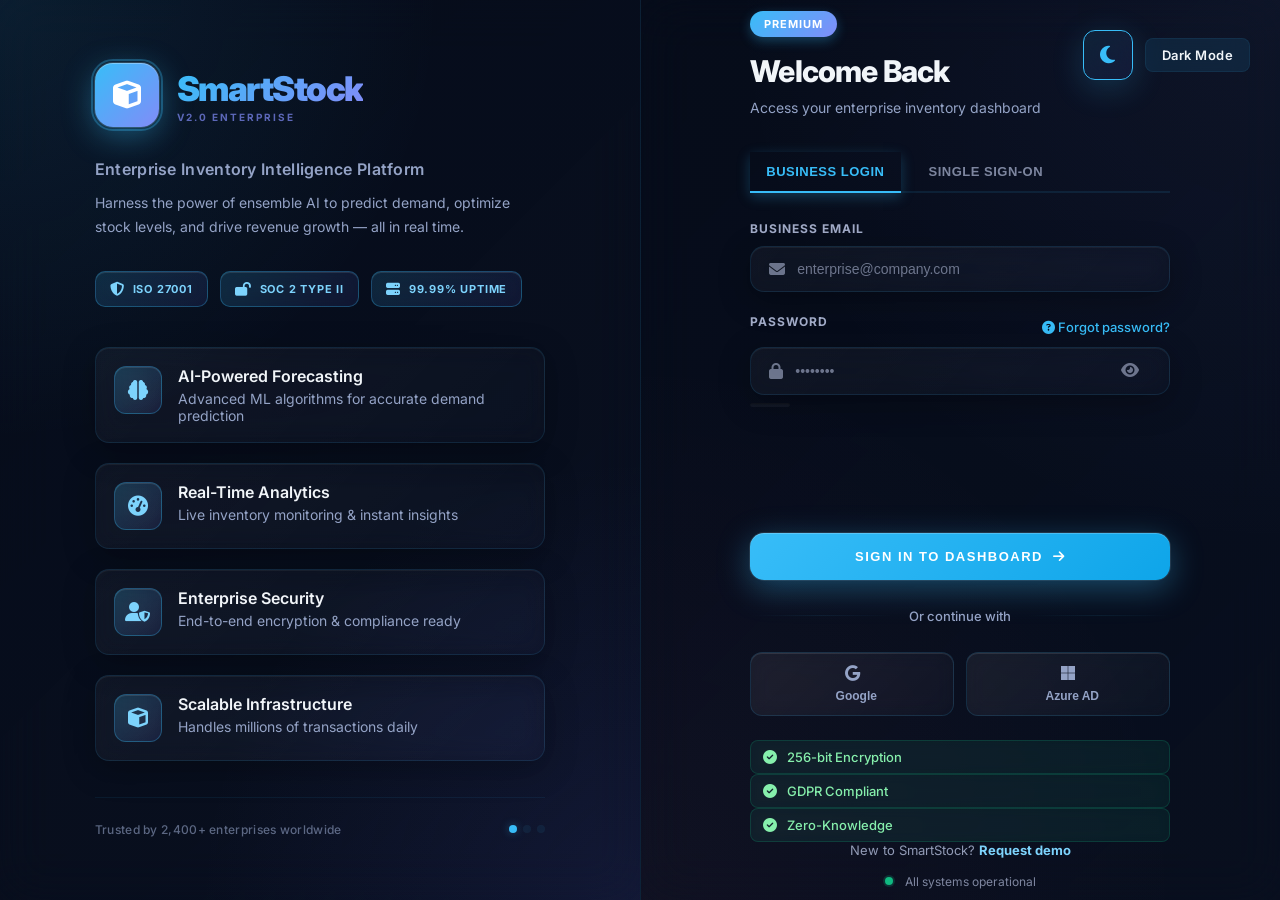
==== frontend/index.html @ 75ac467d "Add files via upload" ====
<!DOCTYPE html>
<html lang="en">
<head>
    <meta charset="UTF-8">
    <meta name="viewport" content="width=device-width, initial-scale=1.0">
    <meta name="description" content="SmartStock - Enterprise Inventory Intelligence Platform. AI-powered forecasting, real-time analytics, and enterprise-grade security for inventory management.">
    <meta name="theme-color" content="#0f172a">
    <title>SmartStock — Enterprise Inventory Intelligence Platform</title>
    <link rel="preconnect" href="https://fonts.googleapis.com">
    <link rel="preconnect" href="https://fonts.gstatic.com" crossorigin>
    <link href="https://fonts.googleapis.com/css2?family=Inter:wght@300;400;500;600;700;800;900&display=swap" rel="stylesheet">
    <link rel="stylesheet" href="style.css">
    <link rel="stylesheet" href="https://cdnjs.cloudflare.com/ajax/libs/font-awesome/6.4.0/css/all.min.css">
</head>
<body>
    <!-- Theme toggle button -->
    <div class="theme-toggle-container" id="themeToggleContainer">
        <button class="theme-toggle-btn" id="themeToggle" title="Toggle Dark/Light Mode" aria-label="Toggle theme">
            <i class="fas fa-sun"></i>
            <i class="fas fa-moon"></i>
        </button>
        <span class="theme-label" id="themeLabel">Light Mode</span>
    </div>

    <!-- Premium animated background with bg.jpg -->
    <div class="animated-bg">
        <div class="bg-image-layer"></div>
        <canvas id="particleCanvas" class="particle-canvas"></canvas>
        <div class="blur-blob blob-1"></div>
        <div class="blur-blob blob-2"></div>
        <div class="blur-blob blob-3"></div>
        <div class="blur-blob blob-4"></div>
    </div>

    <!-- Loading overlay -->
    <div class="loading-overlay" id="loadingOverlay" aria-label="Loading">
        <div class="premium-spinner">
            <div class="spinner-orbit">
                <div class="spinner-ring"></div>
                <div class="spinner-ring ring-2"></div>
                <div class="spinner-ring ring-3"></div>
                <div class="spinner-core"></div>
            </div>
            <div class="spinner-text">SmartStock</div>
            <div class="spinner-subtext">Initializing Intelligence Engine...</div>
        </div>
    </div>

    <!-- Notification toast -->
    <div class="toast-container" id="toastContainer"></div>

    <!-- Main container -->
    <div class="auth-container">
        <!-- Left side - Info section -->
        <div class="auth-info">
            <div class="info-content">
                <div class="logo-section">
                    <div class="logo-icon">
                        <i class="fas fa-cube"></i>
                        <div class="logo-pulse"></div>
                    </div>
                    <div class="logo-text">
                        <h1 class="brand-name">SmartStock</h1>
                        <span class="brand-version">v2.0 Enterprise</span>
                    </div>
                </div>
                
                <p class="brand-tagline">Enterprise Inventory Intelligence Platform</p>
                <p class="brand-description">Harness the power of ensemble AI to predict demand, optimize stock levels, and drive revenue growth — all in real time.</p>
                
                <div class="trust-badges">
                    <div class="badge" id="badgeIso">
                        <i class="fas fa-shield-alt"></i>
                        <span>ISO 27001</span>
                    </div>
                    <div class="badge" id="badgeSoc">
                        <i class="fas fa-lock-open"></i>
                        <span>SOC 2 Type II</span>
                    </div>
                    <div class="badge" id="badgeUptime">
                        <i class="fas fa-server"></i>
                        <span>99.99% Uptime</span>
                    </div>
                </div>
                
                <div class="features-list">
                    <div class="feature-item" id="featureAi">
                        <div class="feature-icon">
                            <i class="fas fa-brain"></i>
                        </div>
                        <div class="feature-text">
                            <h3>AI-Powered Forecasting</h3>
                            <p>Advanced ML algorithms for accurate demand prediction</p>
                        </div>
                    </div>
                    
                    <div class="feature-item" id="featureAnalytics">
                        <div class="feature-icon">
                            <i class="fas fa-tachometer-alt"></i>
                        </div>
                        <div class="feature-text">
                            <h3>Real-Time Analytics</h3>
                            <p>Live inventory monitoring & instant insights</p>
                        </div>
                    </div>
                    
                    <div class="feature-item" id="featureSecurity">
                        <div class="feature-icon">
                            <i class="fas fa-user-shield"></i>
                        </div>
                        <div class="feature-text">
                            <h3>Enterprise Security</h3>
                            <p>End-to-end encryption & compliance ready</p>
                        </div>
                    </div>

                    <div class="feature-item" id="featureScale">
                        <div class="feature-icon">
                            <i class="fas fa-cube"></i>
                        </div>
                        <div class="feature-text">
                            <h3>Scalable Infrastructure</h3>
                            <p>Handles millions of transactions daily</p>
                        </div>
                    </div>
                </div>

                <div class="clients-strip">
                    <span class="clients-label">Trusted by 2,400+ enterprises worldwide</span>
                    <div class="clients-dots">
                        <span class="dot active"></span>
                        <span class="dot"></span>
                        <span class="dot"></span>
                    </div>
                </div>
            </div>
        </div>

        <!-- Right side - Login form -->
        <div class="auth-form-wrapper">
            <div class="auth-form">
                <div class="form-header">
                    <div class="form-header-badge">PREMIUM</div>
                    <h2>Welcome Back</h2>
                    <p>Access your enterprise inventory dashboard</p>
                </div>

                <!-- Form tabs for premium feel -->
                <div class="form-tabs">
                    <button class="tab-btn active" data-tab="login" id="tabLogin">Business Login</button>
                    <button class="tab-btn" data-tab="sso" id="tabSso">Single Sign-On</button>
                </div>

                <form id="loginForm" onsubmit="handleLogin(event)">
                    <!-- Email input with validation -->
                    <div class="form-group">
                        <label for="email" class="form-label">Business Email</label>
                        <div class="input-wrapper">
                            <i class="fas fa-envelope"></i>
                            <input 
                                type="email" 
                                id="email" 
                                class="form-input" 
                                placeholder="enterprise@company.com"
                                required
                                autocomplete="email"
                            >
                            <span class="input-status" id="emailStatus"></span>
                            <span class="input-error" id="emailError"></span>
                        </div>
                    </div>

                    <!-- Password input with strength indicator -->
                    <div class="form-group">
                        <div class="password-header">
                            <label for="password" class="form-label">Password</label>
                            <a href="#" class="forgot-link" id="forgotPassword">
                                <i class="fas fa-question-circle"></i> Forgot password?
                            </a>
                        </div>
                        <div class="input-wrapper">
                            <i class="fas fa-lock"></i>
                            <input 
                                type="password" 
                                id="password" 
                                class="form-input" 
                                placeholder="••••••••"
                                required
                                autocomplete="current-password"
                            >
                            <button type="button" class="toggle-password" onclick="togglePassword()" aria-label="Toggle password visibility">
                                <i class="fas fa-eye"></i>
                            </button>
                            <span class="input-error" id="passwordError"></span>
                        </div>
                        <div class="password-strength" id="passwordStrength">
                            <div class="strength-bar"></div>
                            <span class="strength-text"></span>
                        </div>
                    </div>

                    <!-- 2FA Option -->
                    <div class="form-group checkbox-group">
                        <label class="checkbox-label" for="enable2FA">
                            <input type="checkbox" id="enable2FA" name="enable2fa">
                            <span class="checkbox-custom"></span>
                            <span class="checkbox-text">
                                <span>Enable Two-Factor Authentication</span>
                                <small>Recommended for enterprise security</small>
                            </span>
                        </label>
                    </div>

                    <!-- Remember me -->
                    <div class="form-group checkbox-group">
                        <label class="checkbox-label" for="remember">
                            <input type="checkbox" id="remember" name="remember">
                            <span class="checkbox-custom"></span>
                            Keep me signed in on this device
                        </label>
                    </div>

                    <!-- Login button with premium state -->
                    <button type="submit" class="btn-login" id="loginBtn">
                        <span class="btn-text">Sign In to Dashboard</span>
                        <i class="fas fa-arrow-right"></i>
                        <span class="btn-loading hidden">
                            <i class="fas fa-spinner fa-spin"></i>
                        </span>
                    </button>
                </form>

                <!-- Divider -->
                <div class="divider">
                    <span>Or continue with</span>
                </div>

                <!-- Premium social login -->
                <div class="social-login">
                    <button class="social-btn google-btn" title="Login with Google Enterprise" id="googleLoginBtn">
                        <i class="fab fa-google"></i>
                        <span>Google</span>
                    </button>
                    <button class="social-btn microsoft-btn" title="Login with Microsoft" id="microsoftLoginBtn">
                        <i class="fab fa-microsoft"></i>
                        <span>Azure AD</span>
                    </button>
                </div>

                <!-- Security features -->
                <div class="security-info">
                    <div class="security-item">
                        <i class="fas fa-check-circle"></i>
                        <span>256-bit Encryption</span>
                    </div>
                    <div class="security-item">
                        <i class="fas fa-check-circle"></i>
                        <span>GDPR Compliant</span>
                    </div>
                    <div class="security-item">
                        <i class="fas fa-check-circle"></i>
                        <span>Zero-Knowledge</span>
                    </div>
                </div>

                <!-- Sign up link -->
                <p class="signup-prompt">
                    New to SmartStock? <a href="#" class="signup-link" id="requestDemo">Request demo</a>
                </p>

                <!-- Footer with live status -->
                <div class="form-footer">
                    <span class="status-indicator"></span> All systems operational
                </div>
            </div>
        </div>
    </div>

    <script>
        // ==================== PARTICLE CANVAS ====================
        (function initParticles() {
            const canvas = document.getElementById('particleCanvas');
            if (!canvas) return;
            const ctx = canvas.getContext('2d');
            let particles = [];
            let animationId;

            function resize() {
                canvas.width = window.innerWidth;
                canvas.height = window.innerHeight;
            }
            resize();
            window.addEventListener('resize', resize);

            class Particle {
                constructor() {
                    this.reset();
                }
                reset() {
                    this.x = Math.random() * canvas.width;
                    this.y = Math.random() * canvas.height;
                    this.size = Math.random() * 2 + 0.5;
                    this.speedX = (Math.random() - 0.5) * 0.4;
                    this.speedY = (Math.random() - 0.5) * 0.4;
                    this.opacity = Math.random() * 0.4 + 0.1;
                    this.pulse = Math.random() * Math.PI * 2;
                }
                update() {
                    this.x += this.speedX;
                    this.y += this.speedY;
                    this.pulse += 0.02;
                    this.opacity = 0.15 + Math.sin(this.pulse) * 0.1;
                    if (this.x < 0 || this.x > canvas.width) this.speedX *= -1;
                    if (this.y < 0 || this.y > canvas.height) this.speedY *= -1;
                }
                draw() {
                    ctx.beginPath();
                    ctx.arc(this.x, this.y, this.size, 0, Math.PI * 2);
                    ctx.fillStyle = `rgba(56, 189, 248, ${this.opacity})`;
                    ctx.fill();
                }
            }

            const count = Math.min(80, Math.floor((canvas.width * canvas.height) / 15000));
            for (let i = 0; i < count; i++) particles.push(new Particle());

            function drawLines() {
                for (let i = 0; i < particles.length; i++) {
                    for (let j = i + 1; j < particles.length; j++) {
                        const dx = particles[i].x - particles[j].x;
                        const dy = particles[i].y - particles[j].y;
                        const dist = Math.sqrt(dx * dx + dy * dy);
                        if (dist < 150) {
                            ctx.beginPath();
                            ctx.moveTo(particles[i].x, particles[i].y);
                            ctx.lineTo(particles[j].x, particles[j].y);
                            ctx.strokeStyle = `rgba(56, 189, 248, ${0.06 * (1 - dist / 150)})`;
                            ctx.lineWidth = 0.5;
                            ctx.stroke();
                        }
                    }
                }
            }

            function animate() {
                ctx.clearRect(0, 0, canvas.width, canvas.height);
                particles.forEach(p => { p.update(); p.draw(); });
                drawLines();
                animationId = requestAnimationFrame(animate);
            }
            animate();
        })();

        // ==================== APP INIT ====================
        window.addEventListener('load', () => {
            const overlay = document.getElementById('loadingOverlay');
            overlay.classList.add('fade-out');
            setTimeout(() => {
                overlay.style.display = 'none';
            }, 800);
        });

        // Form tabs functionality
        document.querySelectorAll('.tab-btn').forEach(btn => {
            btn.addEventListener('click', function() {
                document.querySelectorAll('.tab-btn').forEach(b => b.classList.remove('active'));
                this.classList.add('active');
            });
        });

        // Password visibility toggle
        function togglePassword() {
            const passwordInput = document.getElementById('password');
            const toggleBtn = document.querySelector('.toggle-password i');
            
            if (passwordInput.type === 'password') {
                passwordInput.type = 'text';
                toggleBtn.classList.remove('fa-eye');
                toggleBtn.classList.add('fa-eye-slash');
            } else {
                passwordInput.type = 'password';
                toggleBtn.classList.remove('fa-eye-slash');
                toggleBtn.classList.add('fa-eye');
            }
        }

        // Password strength indicator
        document.getElementById('password').addEventListener('input', function() {
            const password = this.value;
            const strength = calculatePasswordStrength(password);
            updateStrengthIndicator(strength);
        });

        function calculatePasswordStrength(password) {
            let strength = 0;
            if (password.length >= 8) strength++;
            if (password.length >= 12) strength++;
            if (/[a-z]/.test(password) && /[A-Z]/.test(password)) strength++;
            if (/[0-9]/.test(password)) strength++;
            if (/[^a-zA-Z0-9]/.test(password)) strength++;
            return strength;
        }

        function updateStrengthIndicator(strength) {
            const strengthEl = document.getElementById('passwordStrength');
            const bar = strengthEl.querySelector('.strength-bar');
            const text = strengthEl.querySelector('.strength-text');
            
            const levels = ['', 'Weak', 'Fair', 'Good', 'Strong', 'Very Strong'];
            const colors = ['', '#ef4444', '#f97316', '#eab308', '#22c55e', '#10b981'];
            
            bar.style.width = (strength * 20) + '%';
            bar.style.background = colors[strength];
            text.textContent = levels[strength];
            text.style.color = colors[strength];
        }

        // Email validation with live feedback
        document.getElementById('email').addEventListener('input', function() {
            const email = this.value;
            const status = document.getElementById('emailStatus');
            
            if (email && /^[^\s@]+@[^\s@]+\.[^\s@]+$/.test(email)) {
                status.innerHTML = '<i class="fas fa-check-circle"></i>';
                status.style.color = '#10b981';
            } else if (email) {
                status.innerHTML = '<i class="fas fa-times-circle"></i>';
                status.style.color = '#ef4444';
            } else {
                status.innerHTML = '';
            }
        });

        // Main login handler with premium validation
        function handleLogin(event) {
            event.preventDefault();
            const email = document.getElementById('email').value;
            const password = document.getElementById('password').value;
            const enable2FA = document.getElementById('enable2FA').checked;
            
            // Reset errors
            document.getElementById('emailError').textContent = '';
            document.getElementById('passwordError').textContent = '';
            
            let isValid = true;
            
            // Validate email
            if (!email || !/^[^\s@]+@[^\s@]+\.[^\s@]+$/.test(email)) {
                document.getElementById('emailError').textContent = 'Please enter a valid business email';
                isValid = false;
            }
            
            // Validate password
            if (!password || password.length < 6) {
                document.getElementById('passwordError').textContent = 'Password must be at least 6 characters';
                isValid = false;
            }
            
            if (isValid) {
                // Add loading state
                const btn = event.target.querySelector('.btn-login');
                const btnText = btn.querySelector('.btn-text');
                const btnLoading = btn.querySelector('.btn-loading');
                
                btn.classList.add('loading');
                btn.disabled = true;
                btnText.classList.add('hidden');
                btnLoading.classList.remove('hidden');
                
                // Show toast notification
                showToast('Authenticating...', 'info');
                
                // Simulate authentication delay
                setTimeout(() => {
                    if (enable2FA) {
                        showToast('2FA Code sent to your email', 'success');
                        // In a real app, show 2FA prompt here
                    }
                    // Redirect to dashboard
                    window.location.href = 'dashboard.html';
                }, 1200);
            }
        }

        // Toast notification system
        function showToast(message, type = 'info') {
            const container = document.getElementById('toastContainer');
            const toast = document.createElement('div');
            
            const icons = {
                success: 'fa-check-circle',
                error: 'fa-exclamation-circle',
                info: 'fa-info-circle',
                warning: 'fa-exclamation-triangle'
            };
            
            toast.className = `toast toast-${type}`;
            toast.innerHTML = `
                <i class="fas ${icons[type]}"></i>
                <span>${message}</span>
            `;
            
            container.appendChild(toast);
            
            setTimeout(() => {
                toast.classList.add('show');
            }, 10);
            
            setTimeout(() => {
                toast.classList.remove('show');
                setTimeout(() => toast.remove(), 300);
            }, 3000);
        }

        // Add input focus effects
        document.querySelectorAll('.form-input').forEach(input => {
            input.addEventListener('focus', function() {
                this.closest('.input-wrapper').classList.add('focused');
            });
            
            input.addEventListener('blur', function() {
                this.closest('.input-wrapper').classList.remove('focused');
            });
        });

        // Premium keyboard interactions
        document.addEventListener('keydown', (e) => {
            if (e.key === 'Enter' && document.activeElement.closest('.form-input')) {
                const form = document.getElementById('loginForm');
                if (form) form.dispatchEvent(new Event('submit'));
            }
        });

        // ==================== THEME TOGGLE FUNCTIONALITY ====================
        const THEMES = ['dark', 'light', 'aurora', 'cyber'];
        const THEME_CONFIG = {
            dark:   { label: 'Dark Mode',   icon: 'fa-moon',       class: null },
            light:  { label: 'Light Mode',  icon: 'fa-sun',        class: 'light-mode' },
            aurora: { label: 'Aurora Mode',  icon: 'fa-star',       class: 'aurora-mode' },
            cyber:  { label: 'Cyber Mode',   icon: 'fa-bolt',       class: 'cyber-mode' }
        };

        // Initialize theme from localStorage
        function initializeTheme() {
            const savedTheme = localStorage.getItem('smartstock-theme') || 'dark';
            applyTheme(savedTheme);
        }

        // Apply theme to the entire page
        function applyTheme(theme) {
            const html = document.documentElement;
            const themeLabel = document.getElementById('themeLabel');
            const toggleBtn = document.getElementById('themeToggle');

            // Remove all theme classes
            Object.values(THEME_CONFIG).forEach(cfg => {
                if (cfg.class) html.classList.remove(cfg.class);
            });

            // Apply new theme class
            const config = THEME_CONFIG[theme];
            if (config.class) html.classList.add(config.class);

            // Update label
            themeLabel.textContent = config.label;

            // Update toggle icon
            toggleBtn.innerHTML = `<i class="fas ${config.icon}"></i>`;

            localStorage.setItem('smartstock-theme', theme);
        }

        // Handle theme toggle button clicks — cycle through themes
        document.getElementById('themeToggle').addEventListener('click', () => {
            const currentTheme = localStorage.getItem('smartstock-theme') || 'dark';
            const currentIndex = THEMES.indexOf(currentTheme);
            const nextIndex = (currentIndex + 1) % THEMES.length;
            const nextTheme = THEMES[nextIndex];
            applyTheme(nextTheme);
            
            // Add a subtle animation effect
            const btn = document.getElementById('themeToggle');
            btn.style.transform = 'scale(0.9) rotate(15deg)';
            setTimeout(() => {
                btn.style.transform = 'scale(1) rotate(0deg)';
            }, 300);
        });

        // Allow keyboard shortcut: Ctrl+Shift+T to toggle theme
        document.addEventListener('keydown', (e) => {
            if (e.ctrlKey && e.shiftKey && e.key === 'T') {
                e.preventDefault();
                document.getElementById('themeToggle').click();
            }
        });

        // Initialize theme on page load
        initializeTheme();

        // ==================== INTERSECTION OBSERVER ANIMATIONS ====================
        const observerOptions = { threshold: 0.1, rootMargin: '0px 0px -40px 0px' };
        const observer = new IntersectionObserver((entries) => {
            entries.forEach(entry => {
                if (entry.isIntersecting) {
                    entry.target.classList.add('animate-in');
                    observer.unobserve(entry.target);
                }
            });
        }, observerOptions);

        document.querySelectorAll('.feature-item, .badge, .security-item').forEach(el => {
            observer.observe(el);
        });
    </script>
</body>
</html>
---- frontend/style.css ----
/* ==================== RESET & GLOBALS ==================== */
* {
    margin: 0;
    padding: 0;
    box-sizing: border-box;
}

:root {
    /* Dark mode colors (default) */
    --primary-color: #38bdf8;
    --primary-dark: #0ea5e9;
    --primary-glow: rgba(56, 189, 248, 0.35);
    --secondary-color: #818cf8;
    --accent-color: #f472b6;
    --background: #060c1a;
    --surface: #0f1729;
    --surface-light: #1a2540;
    --text-primary: #f1f5f9;
    --text-secondary: #94a3c6;
    --border-color: rgba(56, 189, 248, 0.08);
    --success: #10b981;
    --error: #ef4444;
    --transition: all 0.35s cubic-bezier(0.4, 0, 0.2, 1);
    --bg-opacity: 0.35;
    --overlay-opacity: 0.6;
    --blur-intensity: 20px;
    --glass-bg: linear-gradient(135deg, rgba(255,255,255,0.04), rgba(255,255,255,0.01));
    --glass-border: rgba(56, 189, 248, 0.12);
    --card-shadow: 0 8px 32px rgba(0,0,0,0.3), inset 0 1px 0 rgba(255,255,255,0.05);
    --font-display: 'Inter', -apple-system, BlinkMacSystemFont, 'Segoe UI', sans-serif;
}

/* Bright mode colors */
html.light-mode {
    --primary-color: #0ea5e9;
    --primary-dark: #0284c7;
    --primary-glow: rgba(14, 165, 233, 0.25);
    --secondary-color: #6366f1;
    --accent-color: #db2777;
    --background: #f0f4f8;
    --surface: #ffffff;
    --surface-light: #e8edf5;
    --text-primary: #0f172a;
    --text-secondary: #475569;
    --border-color: rgba(0, 0, 0, 0.08);
    --success: #059669;
    --error: #dc2626;
    --bg-opacity: 0.75;
    --overlay-opacity: 0.15;
    --blur-intensity: 10px;
    --glass-bg: linear-gradient(135deg, rgba(255,255,255,0.7), rgba(255,255,255,0.4));
    --glass-border: rgba(14, 165, 233, 0.15);
    --card-shadow: 0 8px 32px rgba(0,0,0,0.08), inset 0 1px 0 rgba(255,255,255,0.9);
}

/* ==================== AURORA THEME ==================== */
html.aurora-mode {
    --primary-color: #a78bfa;
    --primary-dark: #7c3aed;
    --primary-glow: rgba(167, 139, 250, 0.35);
    --secondary-color: #34d399;
    --accent-color: #f9a8d4;
    --background: #0c0a1e;
    --surface: #140f2e;
    --surface-light: #1e1843;
    --text-primary: #ede9fe;
    --text-secondary: #a5b4d4;
    --border-color: rgba(167, 139, 250, 0.1);
    --success: #34d399;
    --error: #fb7185;
    --bg-opacity: 0.3;
    --overlay-opacity: 0.6;
    --blur-intensity: 22px;
    --glass-bg: linear-gradient(135deg, rgba(167,139,250,0.06), rgba(52,211,153,0.02));
    --glass-border: rgba(167, 139, 250, 0.14);
    --card-shadow: 0 8px 32px rgba(0,0,0,0.4), inset 0 1px 0 rgba(167,139,250,0.08);
}

html.aurora-mode .animated-bg {
    background:
        radial-gradient(circle at 20% 50%, rgba(167, 139, 250, 0.1) 0%, transparent 50%),
        radial-gradient(circle at 80% 80%, rgba(52, 211, 153, 0.08) 0%, transparent 50%),
        linear-gradient(135deg, #0c0a1e 0%, #140f2e 50%, #0d1425 100%);
}

html.aurora-mode .blob-1 {
    background: linear-gradient(135deg, #a78bfa, #7c3aed);
}

html.aurora-mode .blob-2 {
    background: linear-gradient(135deg, #34d399, #f9a8d4);
}

html.aurora-mode .blob-3 {
    background: linear-gradient(135deg, #818cf8, #6ee7b7);
}

html.aurora-mode .blob-4 {
    background: linear-gradient(135deg, #f472b6, #a78bfa);
}

html.aurora-mode .brand-name {
    background: linear-gradient(135deg, #a78bfa, #34d399, #f9a8d4);
    background-size: 200% 200%;
    -webkit-background-clip: text;
    background-clip: text;
}

html.aurora-mode .logo-icon {
    background: linear-gradient(135deg, #a78bfa, #34d399);
    box-shadow: 0 8px 32px rgba(167, 139, 250, 0.4), 0 0 0 1px rgba(255,255,255,0.15);
}

html.aurora-mode .logo-pulse {
    border-color: rgba(167, 139, 250, 0.3);
}

html.aurora-mode .btn-login {
    background: linear-gradient(135deg, #a78bfa, #7c3aed, #34d399);
    background-size: 200% 200%;
    box-shadow: 0 8px 32px rgba(167, 139, 250, 0.35), 0 0 0 1px rgba(255,255,255,0.1);
}

html.aurora-mode .btn-login:hover {
    box-shadow: 0 16px 48px rgba(167, 139, 250, 0.45), 0 0 0 1px rgba(255,255,255,0.15);
}

html.aurora-mode .form-header-badge {
    background: linear-gradient(135deg, #a78bfa, #34d399);
    box-shadow: 0 8px 24px rgba(167, 139, 250, 0.35);
}

html.aurora-mode .tab-btn.active {
    color: #a78bfa;
    border-bottom-color: #a78bfa;
    box-shadow: 0 4px 12px rgba(167, 139, 250, 0.25);
}

html.aurora-mode .badge {
    background: linear-gradient(135deg, rgba(167,139,250,0.15), rgba(52,211,153,0.1));
    border-color: rgba(167, 139, 250, 0.3);
    color: #c4b5fd;
}

html.aurora-mode .feature-icon {
    background: linear-gradient(135deg, rgba(167,139,250,0.2), rgba(52,211,153,0.1));
    border-color: rgba(167, 139, 250, 0.3);
    color: #c4b5fd;
}

html.aurora-mode .theme-toggle-btn {
    border-color: var(--primary-color);
    background: linear-gradient(135deg, rgba(167,139,250,0.1), rgba(52,211,153,0.1));
    box-shadow: 0 8px 32px rgba(167, 139, 250, 0.2);
}

html.aurora-mode .auth-info {
    background: linear-gradient(135deg, rgba(12,10,30,0.6) 0%, rgba(20,15,46,0.4) 100%);
    border-right-color: rgba(167, 139, 250, 0.12);
}

html.aurora-mode .auth-form-wrapper {
    background: linear-gradient(135deg, rgba(12,10,30,0.5), rgba(20,15,46,0.3));
}

html.aurora-mode .btn-primary {
    background: linear-gradient(135deg, #a78bfa, #34d399);
    box-shadow: 0 4px 16px rgba(167, 139, 250, 0.3);
}

html.aurora-mode .nav-item.active {
    background: linear-gradient(135deg, rgba(167,139,250,0.2), rgba(52,211,153,0.1));
    border-left-color: #a78bfa;
}

html.aurora-mode .stat-card:hover {
    border-color: rgba(167, 139, 250, 0.4);
    box-shadow: inset 0 1px 2px rgba(255,255,255,0.1), 0 12px 32px rgba(167,139,250,0.15);
}

html.aurora-mode .sidebar-header h2 {
    background: linear-gradient(135deg, #a78bfa, #34d399);
    -webkit-background-clip: text;
    background-clip: text;
}

html.aurora-mode .dashboard-header {
    background: linear-gradient(135deg, rgba(12,10,30,0.7), rgba(20,15,46,0.7));
    border-bottom-color: rgba(167, 139, 250, 0.1);
}

html.aurora-mode .premium-sidebar {
    background: linear-gradient(180deg, rgba(12,10,30,0.5) 0%, rgba(20,15,46,0.5) 100%);
    border-right-color: rgba(167, 139, 250, 0.1);
}

/* ==================== CYBER THEME ==================== */
html.cyber-mode {
    --primary-color: #22d3ee;
    --primary-dark: #06b6d4;
    --primary-glow: rgba(34, 211, 238, 0.35);
    --secondary-color: #fb923c;
    --accent-color: #facc15;
    --background: #030908;
    --surface: #071210;
    --surface-light: #0f1f1c;
    --text-primary: #ecfdf5;
    --text-secondary: #86b5a8;
    --border-color: rgba(34, 211, 238, 0.1);
    --success: #22d3ee;
    --error: #f43f5e;
    --bg-opacity: 0.25;
    --overlay-opacity: 0.65;
    --blur-intensity: 18px;
    --glass-bg: linear-gradient(135deg, rgba(34,211,238,0.05), rgba(251,146,60,0.02));
    --glass-border: rgba(34, 211, 238, 0.12);
    --card-shadow: 0 8px 32px rgba(0,0,0,0.5), inset 0 1px 0 rgba(34,211,238,0.06);
}

html.cyber-mode .animated-bg {
    background:
        radial-gradient(circle at 20% 50%, rgba(34, 211, 238, 0.08) 0%, transparent 50%),
        radial-gradient(circle at 80% 80%, rgba(251, 146, 60, 0.06) 0%, transparent 50%),
        linear-gradient(135deg, #030908 0%, #071210 50%, #091615 100%);
}

html.cyber-mode .blob-1 {
    background: linear-gradient(135deg, #22d3ee, #06b6d4);
}

html.cyber-mode .blob-2 {
    background: linear-gradient(135deg, #fb923c, #facc15);
}

html.cyber-mode .blob-3 {
    background: linear-gradient(135deg, #22d3ee, #34d399);
}

html.cyber-mode .blob-4 {
    background: linear-gradient(135deg, #fb923c, #22d3ee);
}

html.cyber-mode .brand-name {
    background: linear-gradient(135deg, #22d3ee, #fb923c, #facc15);
    background-size: 200% 200%;
    -webkit-background-clip: text;
    background-clip: text;
}

html.cyber-mode .logo-icon {
    background: linear-gradient(135deg, #22d3ee, #fb923c);
    box-shadow: 0 8px 32px rgba(34, 211, 238, 0.4), 0 0 0 1px rgba(255,255,255,0.1);
}

html.cyber-mode .logo-pulse {
    border-color: rgba(34, 211, 238, 0.3);
}

html.cyber-mode .btn-login {
    background: linear-gradient(135deg, #22d3ee, #06b6d4, #fb923c);
    background-size: 200% 200%;
    box-shadow: 0 8px 32px rgba(34, 211, 238, 0.35), 0 0 0 1px rgba(255,255,255,0.1);
}

html.cyber-mode .btn-login:hover {
    box-shadow: 0 16px 48px rgba(34, 211, 238, 0.45), 0 0 0 1px rgba(255,255,255,0.15);
}

html.cyber-mode .form-header-badge {
    background: linear-gradient(135deg, #22d3ee, #fb923c);
    box-shadow: 0 8px 24px rgba(34, 211, 238, 0.35);
}

html.cyber-mode .tab-btn.active {
    color: #22d3ee;
    border-bottom-color: #22d3ee;
    box-shadow: 0 4px 12px rgba(34, 211, 238, 0.25);
}

html.cyber-mode .badge {
    background: linear-gradient(135deg, rgba(34,211,238,0.15), rgba(251,146,60,0.1));
    border-color: rgba(34, 211, 238, 0.3);
    color: #67e8f9;
}

html.cyber-mode .feature-icon {
    background: linear-gradient(135deg, rgba(34,211,238,0.2), rgba(251,146,60,0.1));
    border-color: rgba(34, 211, 238, 0.3);
    color: #67e8f9;
}

html.cyber-mode .theme-toggle-btn {
    border-color: var(--primary-color);
    background: linear-gradient(135deg, rgba(34,211,238,0.1), rgba(251,146,60,0.1));
    box-shadow: 0 8px 32px rgba(34, 211, 238, 0.2);
}

html.cyber-mode .auth-info {
    background: linear-gradient(135deg, rgba(3,9,8,0.6) 0%, rgba(7,18,16,0.4) 100%);
    border-right-color: rgba(34, 211, 238, 0.12);
}

html.cyber-mode .auth-form-wrapper {
    background: linear-gradient(135deg, rgba(3,9,8,0.5), rgba(7,18,16,0.3));
}

html.cyber-mode .btn-primary {
    background: linear-gradient(135deg, #22d3ee, #fb923c);
    box-shadow: 0 4px 16px rgba(34, 211, 238, 0.3);
}

html.cyber-mode .nav-item.active {
    background: linear-gradient(135deg, rgba(34,211,238,0.2), rgba(251,146,60,0.1));
    border-left-color: #22d3ee;
}

html.cyber-mode .stat-card:hover {
    border-color: rgba(34, 211, 238, 0.4);
    box-shadow: inset 0 1px 2px rgba(255,255,255,0.1), 0 12px 32px rgba(34,211,238,0.15);
}

html.cyber-mode .sidebar-header h2 {
    background: linear-gradient(135deg, #22d3ee, #fb923c);
    -webkit-background-clip: text;
    background-clip: text;
}

html.cyber-mode .dashboard-header {
    background: linear-gradient(135deg, rgba(3,9,8,0.7), rgba(7,18,16,0.7));
    border-bottom-color: rgba(34, 211, 238, 0.1);
}

html.cyber-mode .premium-sidebar {
    background: linear-gradient(180deg, rgba(3,9,8,0.5) 0%, rgba(7,18,16,0.5) 100%);
    border-right-color: rgba(34, 211, 238, 0.1);
}

html, body {
    width: 100%;
    height: 100%;
    font-family: var(--font-display);
    background-color: var(--background);
    color: var(--text-primary);
    overflow-x: hidden;
    transition: background-color 0.4s ease, color 0.4s ease;
    -webkit-font-smoothing: antialiased;
    -moz-osx-font-smoothing: grayscale;
    text-rendering: optimizeLegibility;
}

/* Particle Canvas */
.particle-canvas {
    position: absolute;
    top: 0;
    left: 0;
    width: 100%;
    height: 100%;
    z-index: 0;
    pointer-events: none;
}

/* ==================== THEME TOGGLE BUTTON ==================== */
.theme-toggle-container {
    position: fixed;
    top: 30px;
    right: 30px;
    display: flex;
    align-items: center;
    gap: 12px;
    z-index: 1000;
    animation: slideInRight 0.6s cubic-bezier(0.34, 1.56, 0.64, 1);
}

.theme-toggle-btn {
    width: 50px;
    height: 50px;
    border-radius: 12px;
    border: 1.5px solid var(--primary-color);
    background: linear-gradient(135deg, rgba(56, 189, 248, 0.1), rgba(99, 102, 241, 0.1));
    backdrop-filter: blur(var(--blur-intensity));
    cursor: pointer;
    display: flex;
    align-items: center;
    justify-content: center;
    font-size: 20px;
    color: var(--primary-color);
    transition: all 0.4s cubic-bezier(0.34, 1.56, 0.64, 1);
    box-shadow: 0 8px 32px rgba(56, 189, 248, 0.2);
    position: relative;
    overflow: hidden;
}

.theme-toggle-btn i {
    position: absolute;
    transition: all 0.4s cubic-bezier(0.34, 1.56, 0.64, 1);
}

.theme-toggle-btn i.fas-sun {
    opacity: 1;
    transform: scale(1) rotate(0deg);
}

.theme-toggle-btn i.fas-moon {
    opacity: 0;
    transform: scale(0.5) rotate(-90deg);
}

.theme-toggle-btn:hover {
    transform: scale(1.1);
    box-shadow: 0 12px 40px rgba(56, 189, 248, 0.4);
    background: linear-gradient(135deg, rgba(56, 189, 248, 0.2), rgba(99, 102, 241, 0.2));
}

.theme-toggle-btn:active {
    transform: scale(0.95);
}

html.light-mode .theme-toggle-btn i.fas-sun {
    opacity: 0;
    transform: scale(0.5) rotate(90deg);
}

html.light-mode .theme-toggle-btn i.fas-moon {
    opacity: 1;
    transform: scale(1) rotate(0deg);
}

.theme-label {
    font-size: 13px;
    font-weight: 600;
    color: var(--text-primary);
    background: rgba(56, 189, 248, 0.1);
    padding: 8px 16px;
    border-radius: 8px;
    backdrop-filter: blur(10px);
    border: 1px solid var(--border-color);
    white-space: nowrap;
    letter-spacing: 0.5px;
}

/* ==================== ANIMATED BACKGROUND ==================== */
.animated-bg {
    position: fixed;
    top: 0;
    left: 0;
    width: 100%;
    height: 100%;
    background: 
        radial-gradient(circle at 20% 50%, rgba(56, 189, 248, 0.08) 0%, transparent 50%),
        radial-gradient(circle at 80% 80%, rgba(99, 102, 241, 0.08) 0%, transparent 50%),
        linear-gradient(135deg, rgba(15, 23, 42, var(--overlay-opacity)) 0%, rgba(26, 31, 58, var(--overlay-opacity)) 50%, rgba(19, 35, 53, var(--overlay-opacity)) 100%),
        linear-gradient(135deg, #0f172a 0%, #1a1f3a 50%, #132335 100%);
    z-index: -2;
    overflow: hidden;
    transition: background 0.5s;
}

html.light-mode .animated-bg {
    background: 
        radial-gradient(circle at 20% 50%, rgba(14, 165, 233, 0.08) 0%, transparent 50%),
        radial-gradient(circle at 80% 80%, rgba(79, 70, 229, 0.08) 0%, transparent 50%),
        linear-gradient(135deg, rgba(255, 255, 255, var(--overlay-opacity)) 0%, rgba(241, 245, 249, var(--overlay-opacity)) 50%, rgba(226, 232, 240, var(--overlay-opacity)) 100%),
        linear-gradient(135deg, #f8fafc 0%, #f1f5f9 50%, #e2e8f0 100%);
    z-index: -2;
}

.bg-image-layer {
    position: absolute;
    width: 100%;
    height: 100%;
    background: url("Open-Interest.jpg") no-repeat center center/cover;
    background-attachment: fixed;
    opacity: var(--bg-opacity);
    z-index: -1;
    filter: saturate(1.4) brightness(0.9) contrast(1.2) hue-rotate(5deg);
    mix-blend-mode: lighten;
    animation: bgShift 20s ease-in-out infinite;
    transition: opacity 0.5s, filter 0.5s;
}

html.light-mode .bg-image-layer {
    opacity: var(--bg-opacity);
    filter: saturate(1.6) brightness(1.1) contrast(1.1) hue-rotate(-5deg);
    mix-blend-mode: screen;
}

@keyframes bgShift {
    0%, 100% { transform: scale(1) translateZ(0); }
    50% { transform: scale(1.02) translateZ(0); }
}

.blur-blob {
    position: absolute;
    border-radius: 50%;
    filter: blur(80px);
    opacity: 0.2;
    animation: float 8s ease-in-out infinite;
}

.blob-1 {
    width: 300px;
    height: 300px;
    background: linear-gradient(135deg, #38bdf8, #0ea5e9);
    top: -10%;
    left: -5%;
    animation-delay: 0s;
}

.blob-2 {
    width: 250px;
    height: 250px;
    background: linear-gradient(135deg, #6366f1, #ec4899);
    top: 60%;
    right: 5%;
    animation-delay: 2s;
}

.blob-3 {
    width: 200px;
    height: 200px;
    background: linear-gradient(135deg, #10b981, #34d399);
    bottom: -5%;
    left: 30%;
    animation-delay: 4s;
}

.blob-4 {
    width: 180px;
    height: 180px;
    background: linear-gradient(135deg, #f472b6, #818cf8);
    top: 40%;
    left: 45%;
    animation-delay: 6s;
    opacity: 0.12;
}

@keyframes float {
    0%, 100% { transform: translateY(0px); }
    50% { transform: translateY(30px); }
}

@keyframes slideUp {
    from {
        opacity: 0;
        transform: translateY(20px);
    }
    to {
        opacity: 1;
        transform: translateY(0);
    }
}

@keyframes slideInDown {
    from {
        opacity: 0;
        transform: translateY(-30px);
    }
    to {
        opacity: 1;
        transform: translateY(0);
    }
}

@keyframes slideInUp {
    from {
        opacity: 0;
        transform: translateY(30px);
    }
    to {
        opacity: 1;
        transform: translateY(0);
    }
}

@keyframes slideInRight {
    from {
        opacity: 0;
        transform: translateX(30px);
    }
    to {
        opacity: 1;
        transform: translateX(0);
    }
}

@keyframes fadeIn {
    from { opacity: 0; }
    to { opacity: 1; }
}

@keyframes pulse {
    0%, 100% { opacity: 1; }
    50% { opacity: 0.5; }
}

@keyframes glow {
    0%, 100% {
        box-shadow: 0 0 20px rgba(56, 189, 248, 0.3);
    }
    50% {
        box-shadow: 0 0 40px rgba(56, 189, 248, 0.5);
    }
}

@keyframes shimmer {
    0% { left: -100%; }
    100% { left: 100%; }
}

/* ==================== AUTH CONTAINER ==================== */
.auth-container {
    display: flex;
    height: 100vh;
    position: relative;
    z-index: 1;
}

/* Info section */
.auth-info {
    flex: 1;
    display: flex;
    align-items: center;
    justify-content: center;
    padding: 48px;
    background: linear-gradient(135deg, rgba(6, 12, 26, 0.6) 0%, rgba(15, 23, 42, 0.4) 100%);
    backdrop-filter: blur(24px);
    border-right: 1px solid var(--glass-border);
    position: relative;
    overflow: hidden;
    transition: background 0.5s, border-color 0.5s;
}

html.light-mode .auth-info {
    background: linear-gradient(135deg, rgba(255, 255, 255, 0.75) 0%, rgba(241, 245, 249, 0.6) 100%);
    border-right: 1px solid rgba(14, 165, 233, 0.12);
}

.auth-info::before {
    content: '';
    position: absolute;
    top: 0;
    left: 0;
    right: 0;
    bottom: 0;
    background: 
        radial-gradient(circle at 0% 0%, rgba(56, 189, 248, 0.1) 0%, transparent 40%),
        radial-gradient(circle at 100% 100%, rgba(99, 102, 241, 0.1) 0%, transparent 40%);
    pointer-events: none;
    z-index: 0;
    transition: background 0.5s;
}

html.light-mode .auth-info::before {
    background: 
        radial-gradient(circle at 0% 0%, rgba(14, 165, 233, 0.05) 0%, transparent 40%),
        radial-gradient(circle at 100% 100%, rgba(79, 70, 229, 0.05) 0%, transparent 40%);
}

.info-content {
    max-width: 450px;
    position: relative;
    z-index: 1;
}

.logo-section {
    display: flex;
    align-items: center;
    gap: 18px;
    margin-bottom: 32px;
    animation: slideInDown 0.8s cubic-bezier(0.34, 1.56, 0.64, 1);
}

.logo-icon {
    width: 64px;
    height: 64px;
    background: linear-gradient(135deg, #38bdf8, #818cf8);
    border-radius: 18px;
    display: flex;
    align-items: center;
    justify-content: center;
    font-size: 28px;
    color: white;
    box-shadow: 
        0 8px 32px rgba(56, 189, 248, 0.4),
        0 0 0 1px rgba(255, 255, 255, 0.15),
        inset 0 1px 0 rgba(255, 255, 255, 0.3);
    position: relative;
    animation: float 4s ease-in-out infinite;
}

.logo-pulse {
    position: absolute;
    inset: -4px;
    border-radius: 22px;
    border: 2px solid rgba(56, 189, 248, 0.3);
    animation: logoPulse 3s ease-in-out infinite;
}

@keyframes logoPulse {
    0%, 100% { opacity: 0.4; transform: scale(1); }
    50% { opacity: 0; transform: scale(1.15); }
}

.logo-text {
    display: flex;
    flex-direction: column;
    gap: 2px;
}

.brand-name {
    font-size: 34px;
    font-weight: 900;
    background: linear-gradient(135deg, #38bdf8, #818cf8, #f472b6);
    background-size: 200% 200%;
    -webkit-background-clip: text;
    -webkit-text-fill-color: transparent;
    background-clip: text;
    letter-spacing: -1.5px;
    animation: slideInDown 0.8s cubic-bezier(0.34, 1.56, 0.64, 1) 0.1s both, gradientShift 6s ease infinite;
}

@keyframes gradientShift {
    0%, 100% { background-position: 0% 50%; }
    50% { background-position: 100% 50%; }
}

.brand-version {
    font-size: 10px;
    font-weight: 700;
    text-transform: uppercase;
    letter-spacing: 2px;
    color: var(--secondary-color);
    opacity: 0.7;
}

.brand-tagline {
    font-size: 16px;
    color: var(--text-secondary);
    margin-bottom: 12px;
    font-weight: 600;
    letter-spacing: 0.3px;
    animation: slideInUp 0.8s cubic-bezier(0.34, 1.56, 0.64, 1) 0.2s both;
}

.brand-description {
    font-size: 14px;
    color: var(--text-secondary);
    opacity: 0.7;
    line-height: 1.7;
    margin-bottom: 32px;
    animation: slideInUp 0.8s cubic-bezier(0.34, 1.56, 0.64, 1) 0.25s both;
}

.clients-strip {
    margin-top: 36px;
    padding-top: 24px;
    border-top: 1px solid var(--border-color);
    display: flex;
    align-items: center;
    justify-content: space-between;
    animation: slideInUp 0.8s cubic-bezier(0.34, 1.56, 0.64, 1) 0.8s both;
}

.clients-label {
    font-size: 12px;
    color: var(--text-secondary);
    opacity: 0.6;
    font-weight: 500;
    letter-spacing: 0.3px;
}

.clients-dots {
    display: flex;
    gap: 6px;
}

.clients-dots .dot {
    width: 8px;
    height: 8px;
    border-radius: 50%;
    background: var(--border-color);
    transition: var(--transition);
}

.clients-dots .dot.active {
    background: var(--primary-color);
    box-shadow: 0 0 8px var(--primary-glow);
}

.features-list {
    display: flex;
    flex-direction: column;
    gap: 20px;
}

.feature-item {
    display: flex;
    gap: 16px;
    animation: slideUp 0.6s cubic-bezier(0.34, 1.56, 0.64, 1) forwards;
    padding: 18px;
    background: var(--glass-bg);
    border: 1px solid var(--glass-border);
    border-radius: 14px;
    backdrop-filter: blur(12px);
    transition: var(--transition);
    cursor: default;
    box-shadow: var(--card-shadow);
}

.feature-item:nth-child(1) { animation-delay: 0.4s; }
.feature-item:nth-child(2) { animation-delay: 0.5s; }
.feature-item:nth-child(3) { animation-delay: 0.6s; }
.feature-item:nth-child(4) { animation-delay: 0.7s; }

.feature-item:hover {
    background: linear-gradient(135deg, rgba(56, 189, 248, 0.08), rgba(129, 140, 248, 0.05));
    border-color: rgba(56, 189, 248, 0.25);
    transform: translateX(6px) scale(1.01);
    box-shadow: 0 12px 40px rgba(56, 189, 248, 0.12), inset 0 1px 0 rgba(255,255,255,0.08);
}

.feature-item:nth-child(1) { animation-delay: 0.4s; }
.feature-item:nth-child(2) { animation-delay: 0.5s; }
.feature-item:nth-child(3) { animation-delay: 0.6s; }
.feature-item:nth-child(4) { animation-delay: 0.7s; }

.feature-item:hover {
    background: linear-gradient(135deg, rgba(56, 189, 248, 0.1), rgba(99, 102, 241, 0.08));
    border-color: rgba(56, 189, 248, 0.3);
    transform: translateX(8px);
    box-shadow: 0 8px 24px rgba(56, 189, 248, 0.15);
}

.feature-icon {
    width: 48px;
    height: 48px;
    min-width: 48px;
    background: linear-gradient(135deg, rgba(56, 189, 248, 0.2), rgba(99, 102, 241, 0.1));
    border: 1px solid rgba(56, 189, 248, 0.3);
    border-radius: 12px;
    display: flex;
    align-items: center;
    justify-content: center;
    font-size: 20px;
    color: #7dd3fc;
    transition: var(--transition);
    backdrop-filter: blur(10px);
    box-shadow: inset 0 1px 0 rgba(255, 255, 255, 0.1);
}

.feature-item:hover .feature-icon {
    background: linear-gradient(135deg, rgba(56, 189, 248, 0.3), rgba(99, 102, 241, 0.2));
    border-color: #7dd3fc;
    transform: scale(1.1) rotate(5deg);
    box-shadow: 
        inset 0 1px 0 rgba(255, 255, 255, 0.2),
        0 8px 16px rgba(56, 189, 248, 0.25);
}

.feature-text h3 {
    font-size: 16px;
    font-weight: 600;
    margin-bottom: 4px;
    color: var(--text-primary);
}

.feature-text p {
    font-size: 14px;
    color: var(--text-secondary);
}

/* Form wrapper */
.auth-form-wrapper {
    flex: 1;
    display: flex;
    align-items: center;
    justify-content: center;
    padding: 48px;
    background: linear-gradient(135deg, rgba(6, 12, 26, 0.5), rgba(15, 23, 42, 0.3));
    backdrop-filter: blur(24px);
    position: relative;
}

.auth-form-wrapper::before {
    content: '';
    position: absolute;
    top: 0;
    right: 0;
    bottom: 0;
    left: 0;
    background: 
        radial-gradient(circle at 100% 0%, rgba(129, 140, 248, 0.06) 0%, transparent 50%),
        radial-gradient(circle at 0% 100%, rgba(244, 114, 182, 0.04) 0%, transparent 50%);
    pointer-events: none;
}

.auth-form {
    width: 100%;
    max-width: 420px;
    animation: slideInRight 0.8s cubic-bezier(0.34, 1.56, 0.64, 1);
    position: relative;
    z-index: 1;
}

@keyframes slideInRight {
    from {
        opacity: 0;
        transform: translateX(30px);
    }
    to {
        opacity: 1;
        transform: translateX(0);
    }
}

/* ==================== FORM STYLING ==================== */
.form-header {
    margin-bottom: 32px;
    animation: slideUp 0.8s cubic-bezier(0.34, 1.56, 0.64, 1) 0.1s both;
}

.form-header-badge {
    display: inline-block;
    padding: 8px 20px;
    background: linear-gradient(135deg, #38bdf8, #818cf8);
    border-radius: 24px;
    font-size: 10px;
    font-weight: 800;
    color: white;
    text-transform: uppercase;
    letter-spacing: 2px;
    margin-bottom: 18px;
    box-shadow: 
        0 8px 24px rgba(56, 189, 248, 0.35),
        0 0 0 1px rgba(255, 255, 255, 0.15),
        inset 0 1px 0 rgba(255, 255, 255, 0.3);
    animation: pulse 3s ease-in-out infinite;
    position: relative;
    overflow: hidden;
}

.form-header-badge::after {
    content: '';
    position: absolute;
    top: 0;
    left: -100%;
    width: 100%;
    height: 100%;
    background: linear-gradient(90deg, transparent, rgba(255,255,255,0.25), transparent);
    animation: shimmer 3s ease-in-out infinite;
}

.form-header h2 {
    font-size: 30px;
    font-weight: 800;
    margin-bottom: 8px;
    color: var(--text-primary);
    letter-spacing: -0.8px;
}

.form-header p {
    font-size: 14px;
    color: var(--text-secondary);
    font-weight: 400;
    line-height: 1.5;
}

.form-group {
    margin-bottom: 22px;
    animation: slideUp 0.8s cubic-bezier(0.34, 1.56, 0.64, 1) forwards;
    opacity: 0;
}

.form-group:nth-child(1) { animation-delay: 0.2s; }
.form-group:nth-child(2) { animation-delay: 0.3s; }
.form-group:nth-child(3) { animation-delay: 0.4s; }
.form-group:nth-child(4) { animation-delay: 0.5s; }
.form-group:nth-child(5) { animation-delay: 0.6s; }

.form-label {
    display: block;
    font-size: 12px;
    font-weight: 700;
    color: rgba(203, 213, 245, 0.8);
    margin-bottom: 10px;
    text-transform: uppercase;
    letter-spacing: 1px;
}

.password-header {
    display: flex;
    justify-content: space-between;
    align-items: center;
    margin-bottom: 8px;
}

.forgot-link {
    font-size: 13px;
    color: var(--primary-color);
    text-decoration: none;
    transition: var(--transition);
    font-weight: 500;
}

.forgot-link:hover {
    color: var(--primary-dark);
    text-decoration: underline;
}

.input-wrapper {
    position: relative;
    display: flex;
    align-items: center;
    background: var(--glass-bg);
    border: 1.5px solid var(--glass-border);
    border-radius: 14px;
    padding: 14px 18px;
    transition: var(--transition);
    backdrop-filter: blur(12px);
    box-shadow: var(--card-shadow);
}

.input-wrapper:hover {
    background: linear-gradient(135deg, rgba(255, 255, 255, 0.07), rgba(255, 255, 255, 0.02));
    border-color: rgba(56, 189, 248, 0.25);
    box-shadow: 
        0 8px 32px rgba(0,0,0,0.3),
        inset 0 1px 0 rgba(255, 255, 255, 0.08),
        0 0 0 1px rgba(56, 189, 248, 0.05);
}

.input-wrapper.focused {
    background: linear-gradient(135deg, rgba(56, 189, 248, 0.08), rgba(129, 140, 248, 0.04));
    border-color: rgba(56, 189, 248, 0.5);
    box-shadow: 
        0 0 0 4px rgba(56, 189, 248, 0.08),
        0 8px 32px rgba(56, 189, 248, 0.15),
        inset 0 1px 0 rgba(255, 255, 255, 0.1);
}

.input-wrapper i:first-child {
    color: rgba(203, 213, 245, 0.5);
    margin-right: 12px;
    font-size: 16px;
    transition: var(--transition);
}

.input-wrapper.focused i:first-child {
    color: #7dd3fc;
    text-shadow: 0 0 10px rgba(56, 189, 248, 0.3);
}

.form-input {
    flex: 1;
    background: transparent;
    border: none;
    color: var(--text-primary);
    font-size: 14px;
    outline: none;
    font-weight: 500;
}

.form-input::placeholder {
    color: rgba(203, 213, 245, 0.5);
}

.form-input:-webkit-autofill,
.form-input:-webkit-autofill:hover,
.form-input:-webkit-autofill:focus {
    -webkit-box-shadow: 0 0 0 1000px rgba(255, 255, 255, 0.05) inset !important;
    -webkit-text-fill-color: var(--text-primary) !important;
}

.toggle-password {
    background: none;
    border: none;
    color: var(--text-secondary);
    cursor: pointer;
    padding: 0;
    margin-left: 8px;
    font-size: 16px;
    transition: var(--transition);
}

.toggle-password:hover {
    color: var(--primary-color);
}

.input-error {
    position: absolute;
    bottom: -22px;
    left: 0;
    font-size: 11px;
    color: var(--error);
    font-weight: 500;
    letter-spacing: 0.3px;
    display: none;
}

.input-error:not(:empty) {
    display: block;
    animation: slideUp 0.3s ease-out;
}

.input-error:not(:empty)::before {
    content: "⚠ ";
    margin-right: 4px;
    font-weight: 600;
}

/* Checkbox styling */
.checkbox-group {
    margin-bottom: 24px !important;
    animation: slideUp 0.5s ease-out 0.5s backwards;
}

.checkbox-label {
    display: flex;
    align-items: center;
    gap: 12px;
    cursor: pointer;
    font-size: 13px;
    color: rgba(203, 213, 245, 0.7);
    user-select: none;
    transition: var(--transition);
    font-weight: 500;
}

.checkbox-label:hover {
    color: var(--text-primary);
}

.checkbox-label input[type="checkbox"] {
    display: none;
}

.checkbox-custom {
    width: 18px;
    height: 18px;
    min-width: 18px;
    border: 2px solid rgba(56, 189, 248, 0.3);
    border-radius: 6px;
    display: flex;
    align-items: center;
    justify-content: center;
    transition: var(--transition);
    background: rgba(255, 255, 255, 0.03);
}

.checkbox-label:hover .checkbox-custom {
    border-color: rgba(56, 189, 248, 0.5);
    background: rgba(56, 189, 248, 0.08);
}

.checkbox-label input[type="checkbox"]:checked + .checkbox-custom {
    background: linear-gradient(135deg, #38bdf8, #6366f1);
    border-color: #38bdf8;
    box-shadow: 0 0 12px rgba(56, 189, 248, 0.4);
}

.checkbox-label input[type="checkbox"]:checked + .checkbox-custom::after {
    content: "✓";
    color: white;
    font-size: 12px;
    font-weight: bold;
    animation: fadeIn 0.3s ease;
}

/* ==================== BUTTONS ==================== */
.btn-login {
    width: 100%;
    padding: 16px 24px;
    background: linear-gradient(135deg, #38bdf8, #0ea5e9, #818cf8);
    background-size: 200% 200%;
    border: none;
    border-radius: 14px;
    color: white;
    font-size: 13px;
    font-weight: 700;
    cursor: pointer;
    transition: var(--transition);
    display: flex;
    align-items: center;
    justify-content: center;
    gap: 10px;
    box-shadow: 
        0 8px 32px rgba(56, 189, 248, 0.35),
        0 0 0 1px rgba(255, 255, 255, 0.1),
        inset 0 1px 0 rgba(255, 255, 255, 0.2);
    position: relative;
    overflow: hidden;
    text-transform: uppercase;
    letter-spacing: 1.5px;
}

.btn-login::before {
    content: "";
    position: absolute;
    top: 0;
    left: -100%;
    width: 100%;
    height: 100%;
    background: linear-gradient(90deg, transparent, rgba(255, 255, 255, 0.3), transparent);
    transition: left 0.5s;
    z-index: 0;
}

.btn-login:hover {
    background-position: 100% 0;
    transform: translateY(-3px);
    box-shadow: 
        0 16px 48px rgba(56, 189, 248, 0.4),
        0 0 0 1px rgba(255, 255, 255, 0.15),
        inset 0 1px 0 rgba(255, 255, 255, 0.3);
}

.btn-login:hover::before {
    left: 100%;
}

.btn-login:active {
    transform: translateY(-1px);
}

.btn-login.loading {
    pointer-events: none;
    opacity: 0.85;
}

.btn-text {
    position: relative;
    z-index: 1;
}

/* Divider */
.divider {
    display: flex;
    align-items: center;
    margin: 28px 0;
    font-size: 13px;
    color: var(--text-secondary);
    position: relative;
}

.divider::before,
.divider::after {
    content: "";
    flex: 1;
    height: 1px;
    background: linear-gradient(90deg, transparent, var(--border-color), transparent);
}

.divider span {
    padding: 0 16px;
    font-weight: 500;
}

/* Social login */
.social-login {
    display: flex;
    gap: 12px;
    margin-bottom: 24px;
    animation: slideUp 0.8s cubic-bezier(0.34, 1.56, 0.64, 1) 0.7s both;
}

.social-btn {
    flex: 1;
    padding: 12px 16px;
    background: linear-gradient(135deg, rgba(255, 255, 255, 0.06), rgba(255, 255, 255, 0.02));
    border: 1.5px solid rgba(56, 189, 248, 0.15);
    border-radius: 12px;
    color: var(--text-secondary);
    font-size: 16px;
    cursor: pointer;
    transition: var(--transition);
    display: flex;
    align-items: center;
    justify-content: center;
    flex-direction: column;
    gap: 8px;
    backdrop-filter: blur(10px);
    box-shadow: inset 0 1px 0 rgba(255, 255, 255, 0.1);
    font-weight: 500;
}

.social-btn span {
    font-size: 11px;
}

.social-btn:hover {
    background: linear-gradient(135deg, rgba(255, 255, 255, 0.08), rgba(255, 255, 255, 0.03));
    border-color: rgba(56, 189, 248, 0.3);
    transform: translateY(-2px);
    box-shadow: 
        inset 0 1px 0 rgba(255, 255, 255, 0.15),
        0 8px 16px rgba(56, 189, 248, 0.15);
}

.social-btn.google-btn:hover {
    background: linear-gradient(135deg, rgba(219, 39, 119, 0.15), rgba(219, 39, 119, 0.08));
    border-color: rgba(219, 39, 119, 0.3);
    color: #f472b6;
}

.social-btn.microsoft-btn:hover {
    background: linear-gradient(135deg, rgba(59, 130, 246, 0.15), rgba(59, 130, 246, 0.08));
    border-color: rgba(59, 130, 246, 0.3);
    color: #93c5fd;
}

.social-btn.github-btn:hover {
    background: linear-gradient(135deg, rgba(148, 163, 184, 0.15), rgba(148, 163, 184, 0.08));
    border-color: rgba(148, 163, 184, 0.3);
    color: #cbd5e1;
}

/* ==================== FOOTER ELEMENTS ==================== */
.signup-prompt {
    text-align: center;
    font-size: 13px;
    color: rgba(203, 213, 245, 0.7);
    margin-bottom: 16px;
    animation: slideUp 0.8s cubic-bezier(0.34, 1.56, 0.64, 1) 0.8s both;
}

.signup-link {
    color: #7dd3fc;
    text-decoration: none;
    font-weight: 700;
    transition: var(--transition);
    position: relative;
}

.signup-link::after {
    content: '';
    position: absolute;
    bottom: -2px;
    left: 0;
    right: 0;
    height: 2px;
    background: linear-gradient(90deg, #7dd3fc, transparent);
    opacity: 0;
    transition: var(--transition);
}

.signup-link:hover {
    color: #38bdf8;
}

.signup-link:hover::after {
    opacity: 1;
}

.form-footer {
    text-align: center;
    font-size: 12px;
    color: rgba(203, 213, 245, 0.6);
    display: flex;
    align-items: center;
    justify-content: center;
    gap: 6px;
    animation: slideUp 0.8s cubic-bezier(0.34, 1.56, 0.64, 1) 0.9s both;
}

.form-footer i {
    font-size: 10px;
    animation: pulse 2s ease-in-out infinite 0.5s;
}

/* ==================== PREMIUM FEATURES ==================== */
/* Loading Overlay */
.loading-overlay {
    position: fixed;
    top: 0;
    left: 0;
    width: 100%;
    height: 100%;
    background: rgba(6, 12, 26, 0.97);
    backdrop-filter: blur(20px);
    display: flex;
    align-items: center;
    justify-content: center;
    z-index: 9999;
    transition: opacity 0.8s cubic-bezier(0.4, 0, 0.2, 1);
}

.loading-overlay.fade-out {
    opacity: 0;
    pointer-events: none;
}

.premium-spinner {
    display: flex;
    flex-direction: column;
    align-items: center;
    gap: 24px;
}

.spinner-orbit {
    position: relative;
    width: 80px;
    height: 80px;
}

.spinner-ring {
    position: absolute;
    inset: 0;
    border: 3px solid transparent;
    border-top: 3px solid var(--primary-color);
    border-radius: 50%;
    animation: spin 1.2s linear infinite;
    box-shadow: 0 0 20px rgba(56, 189, 248, 0.15);
}

.spinner-ring.ring-2 {
    inset: 8px;
    border-top-color: var(--secondary-color);
    animation-duration: 1.8s;
    animation-direction: reverse;
}

.spinner-ring.ring-3 {
    inset: 16px;
    border-top-color: var(--accent-color);
    animation-duration: 2.4s;
}

.spinner-core {
    position: absolute;
    inset: 24px;
    background: radial-gradient(circle, var(--primary-color), transparent);
    border-radius: 50%;
    opacity: 0.3;
    animation: pulse 2s ease-in-out infinite;
}

@keyframes spin {
    to { transform: rotate(360deg); }
}

.spinner-text {
    font-size: 20px;
    font-weight: 800;
    letter-spacing: -0.5px;
    background: linear-gradient(135deg, var(--primary-color), var(--secondary-color));
    -webkit-background-clip: text;
    -webkit-text-fill-color: transparent;
    background-clip: text;
}

.spinner-subtext {
    font-size: 12px;
    color: var(--text-secondary);
    opacity: 0.5;
    letter-spacing: 1px;
    text-transform: uppercase;
    animation: pulse 2s ease-in-out infinite;
}

/* Animate In (Intersection Observer) */
.feature-item,
.badge,
.security-item {
    opacity: 0;
    transform: translateY(16px);
}

.feature-item.animate-in,
.badge.animate-in,
.security-item.animate-in {
    opacity: 1;
    transform: translateY(0);
    transition: opacity 0.6s ease, transform 0.6s cubic-bezier(0.34, 1.56, 0.64, 1);
}

/* Toast Notifications */
.toast-container {
    position: fixed;
    top: 20px;
    right: 20px;
    z-index: 9998;
    display: flex;
    flex-direction: column;
    gap: 12px;
    pointer-events: none;
}

.toast {
    display: flex;
    align-items: center;
    gap: 12px;
    padding: 14px 18px;
    border-radius: 10px;
    backdrop-filter: blur(12px);
    border: 1px solid var(--border-color);
    font-size: 14px;
    font-weight: 500;
    white-space: nowrap;
    animation: slideInRight 0.3s ease-out;
    pointer-events: none;
    color: #86efac;
    backdrop-filter: blur(8px);
    box-shadow: inset 0 1px 0 rgba(16, 185, 129, 0.2), 0 8px 32px rgba(16, 185, 129, 0.15);
}

.toast-success::before {
    content: "✓";
    margin-right: 8px;
    font-weight: bold;
}

.toast-error {
    background: linear-gradient(135deg, rgba(239, 68, 68, 0.1), rgba(239, 68, 68, 0.05));
    border-color: rgba(239, 68, 68, 0.4);
    color: #fca5a5;
    backdrop-filter: blur(8px);
    box-shadow: inset 0 1px 0 rgba(239, 68, 68, 0.2), 0 8px 32px rgba(239, 68, 68, 0.15);
}

.toast-error::before {
    content: "✕";
    margin-right: 8px;
    font-weight: bold;
}

.toast-info {
    background: linear-gradient(135deg, rgba(56, 189, 248, 0.1), rgba(56, 189, 248, 0.05));
    border-color: rgba(56, 189, 248, 0.4);
    color: #7dd3fc;
    backdrop-filter: blur(8px);
    box-shadow: inset 0 1px 0 rgba(56, 189, 248, 0.2), 0 8px 32px rgba(56, 189, 248, 0.15);
}

.toast-info::before {
    content: "ℹ ";
    margin-right: 8px;
    font-weight: boldba(239, 68, 68, 0.15);
    border-color: rgba(239, 68, 68, 0.3);
    color: #fca5a5;
}

.toast-info {
    background: rgba(56, 189, 248, 0.15);
    border-color: rgba(56, 189, 248, 0.3);
    color: #7dd3fc;
}

@keyframes slideInRight {
    from {
        opacity: 0;
        transform: translateX(100px);
    }
    to {
        opacity: 1;
        transform: translateX(0);
    }
}

@keyframes slideOutRight {
    to {
        opacity: 0;
        transform: translateX(100px);
    }
}

/* Trust Badges */
.trust-badges {
    display: flex;
    gap: 12px;
    margin-bottom: 40px;
    flex-wrap: wrap;
    animation: slideInUp 0.8s cubic-bezier(0.34, 1.56, 0.64, 1) 0.3s both;
}

.badge {
    display: flex;
    align-items: center;
    gap: 8px;
    padding: 10px 14px;
    background: linear-gradient(135deg, rgba(56, 189, 248, 0.15), rgba(99, 102, 241, 0.1));
    border: 1px solid rgba(56, 189, 248, 0.3);
    border-radius: 10px;
    font-size: 11px;
    font-weight: 700;
    color: #7dd3fc;
    text-transform: uppercase;
    letter-spacing: 0.8px;
    backdrop-filter: blur(10px);
    box-shadow: inset 0 1px 0 rgba(255, 255, 255, 0.1);
    transition: var(--transition);
    cursor: default;
}

.badge:hover {
    background: linear-gradient(135deg, rgba(56, 189, 248, 0.25), rgba(99, 102, 241, 0.15));
    border-color: rgba(56, 189, 248, 0.5);
    transform: translateY(-2px);
    box-shadow: 
        inset 0 1px 0 rgba(255, 255, 255, 0.2),
        0 8px 16px rgba(56, 189, 248, 0.2);
}

.badge i {
    font-size: 14px;
}

/* Form Header Badge */
.form-header-badge {
    display: inline-block;
    padding: 6px 14px;
    background: linear-gradient(135deg, var(--primary-color), var(--secondary-color));
    border-radius: 20px;
    font-size: 11px;
    font-weight: 700;
    color: white;
    text-transform: uppercase;
    letter-spacing: 1px;
    margin-bottom: 12px;
    box-shadow: 0 4px 12px rgba(56, 189, 248, 0.3);
}

/* Form Tabs */
.form-tabs {
    display: flex;
    gap: 12px;
    margin-bottom: 28px;
    border-bottom: 2px solid rgba(56, 189, 248, 0.1);
    padding-bottom: 0;
    animation: slideUp 0.8s cubic-bezier(0.34, 1.56, 0.64, 1) 0.15s both;
}

.tab-btn {
    padding: 12px 16px;
    background: transparent;
    border: none;
    color: rgba(203, 213, 245, 0.6);
    font-size: 13px;
    font-weight: 700;
    cursor: pointer;
    transition: var(--transition);
    border-bottom: 2px solid transparent;
    position: relative;
    bottom: -2px;
    text-transform: uppercase;
    letter-spacing: 0.5px;
}

.tab-btn:hover {
    color: #7dd3fc;
}

.tab-btn.active {
    color: #38bdf8;
    border-bottom-color: #38bdf8;
    box-shadow: 0 4px 12px rgba(56, 189, 248, 0.25);
}

/* Password Strength Indicator */
.password-strength {
    margin-top: 8px;
    display: flex;
    align-items: center;
    gap: 8px;
    opacity: 0;
    animation: slideUp 0.4s ease-out 0.3s forwards;
}

.strength-bar {
    height: 4px;
    background: rgba(255, 255, 255, 0.05);
    border-radius: 2px;
    width: 0%;
    transition: all 0.4s cubic-bezier(0.34, 1.56, 0.64, 1);
    min-width: 40px;
    box-shadow: inset 0 1px 2px rgba(0, 0, 0, 0.3);
    position: relative;
    overflow: hidden;
}

.strength-bar::after {
    content: "";
    position: absolute;
    top: 0;
    left: 0;
    height: 100%;
    background: linear-gradient(90deg, transparent, rgba(255, 255, 255, 0.3), transparent);
    animation: shimmer 2s infinite;
}

.strength-text {
    font-size: 10px;
    font-weight: 700;
    text-transform: uppercase;
    letter-spacing: 1px;
    min-width: 80px;
    transition: color 0.4s ease;
    color: rgba(239, 68, 68, 0.7);
}

/* Strength levels */
.strength-weak {
    background: linear-gradient(90deg, #ef4444, #f87171) !important;
}

.strength-weak ~ .strength-text {
    color: #ef4444;
}

.strength-fair {
    background: linear-gradient(90deg, #f59e0b, #fbbf24) !important;
}

.strength-fair ~ .strength-text {
    color: #f59e0b;
}

.strength-good {
    background: linear-gradient(90deg, #3b82f6, #60a5fa) !important;
}

.strength-good ~ .strength-text {
    color: #3b82f6;
}

.strength-strong {
    background: linear-gradient(90deg, #10b981, #34d399) !important;
}

.strength-strong ~ .strength-text {
    color: #10b981;
}

/* Enhanced 2FA Checkbox */
.checkbox-text {
    display: flex;
    flex-direction: column;
    gap: 4px;
}

.checkbox-text span {
    line-height: 1.5;
    font-size: 13px;
    background: linear-gradient(135deg, rgba(203, 213, 245, 1), rgba(203, 213, 245, 0.8));
    -webkit-background-clip: text;
    -webkit-text-fill-color: transparent;
    background-clip: text;
    animation: slideUp 0.5s ease-out 0.5s backwards;
}

.checkbox-text small {
    font-size: 11px;
    color: rgba(203, 213, 245, 0.5);
    font-weight: 400;
    animation: slideUp 0.5s ease-out 0.55s backwards;
}

/* Input Status Indicators */
.input-status {
    position: absolute;
    right: 46px;
    font-size: 16px;
    transition: var(--transition);
    animation: slideUp 0.4s ease-out forwards;
}.glass-card {
    display: flex;
    flex-direction: column;
    gap: 10px;

    padding: 14px;
    margin-top: 24px;
    margin-bottom: 20px;

    background: linear-gradient(
        135deg,
        rgba(16, 185, 129, 0.08),
        rgba(16, 185, 129, 0.02)
    );

    border: 1px solid rgba(16, 185, 129, 0.25);
    border-radius: 12px;

    backdrop-filter: blur(10px);

    box-shadow: 
        inset 0 1px 2px rgba(16, 185, 129, 0.15),
        0 10px 30px rgba(0, 0, 0, 0.3);

    animation: slideUp 0.5s ease-out forwards;

    transition: all 0.3s cubic-bezier(0.34, 1.56, 0.64, 1);
}

.security-item:nth-child(1) { animation-delay: 0.62s; }
.security-item:nth-child(2) { animation-delay: 0.64s; }
.security-item:nth-child(3) { animation-delay: 0.66s; }

.security-item:hover {
    color: #10b981;
    transform: translateX(4px);
    transition: all 0.3s ease;
    letter-spacing: 0.5px;
}

.social-btn:hover span {
    transform: translateX(2px);
}

/* Status Indicator */
.status-indicator {
    display: inline-block;
    width: 8px;
    height: 8px;
    background: radial-gradient(circle, #10b981, #059669);
    border-radius: 50%;
    margin-right: 6px;
    animation: pulse 2s ease-in-out infinite;
    box-shadow: 0 0 0 2px rgba(16, 185, 129, 0.2);
}

.security-item {
    display: flex;
    align-items: center;
    gap: 10px;
    font-size: 13px;
    font-weight: 500;
    color: #86efac;
    padding: 8px 12px;
    border-radius: 8px;
    background: rgba(16, 185, 129, 0.08);
    border: 1px solid rgba(16, 185, 129, 0.2);
    backdrop-filter: blur(6px);
    transition: all 0.3s ease;
}

.security-item i {
    font-size: 14px;
}

/* Enhanced Social Buttons */
.social-btn span {
    margin-left: 8px;
    font-size: 12px;
    font-weight: 600;
}

/* Status Indicator */
.status-indicator {
    display: inline-block;
    width: 8px;
    height: 8px;
    background: var(--success);
    border-radius: 50%;
    margin-right: 6px;
    animation: pulse 2s ease-in-out infinite;
}

@keyframes pulse {
    0%, 100% {
        box-shadow: 0 0 0 0 rgba(16, 185, 129, 0.7);
    }
    50% {
        box-shadow: 0 0 0 8px rgba(16, 185, 129, 0);
    }
}

/* Button loading state */
.btn-login.loading {
    opacity: 0.8;
}

.btn-loading {
    animation: spin 1s linear infinite;
}

/* ==================== PREMIUM DASHBOARD ==================== */
.dashboard-view {
    background-color: var(--background);
}

.dashboard-bg {
    background: linear-gradient(135deg, rgba(10, 14, 26, 0.65) 0%, rgba(20, 24, 37, 0.65) 50%, rgba(13, 22, 32, 0.65) 100%),
                linear-gradient(135deg, #0a0e1a 0%, #141825 50%, #0d1620 100%);
}

/* Dashboard Header */
.dashboard-header {
    position: fixed;
    top: 0;
    left: 0;
    right: 0;
    height: 70px;
    background: linear-gradient(135deg, rgba(15, 23, 42, 0.7), rgba(20, 28, 50, 0.7));
    backdrop-filter: blur(20px);
    border-bottom: 2px solid rgba(56, 189, 248, 0.1);
    display: flex;
    justify-content: space-between;
    align-items: center;
    padding: 0 24px;
    z-index: 100;
    box-shadow: 0 8px 32px rgba(0, 0, 0, 0.3);
    animation: slideDown 0.5s ease-out;
}

@keyframes slideDown {
    from {
        transform: translateY(-70px);
        opacity: 0;
    }
    to {
        transform: translateY(0);
        opacity: 1;
    }
}

.header-left, .header-right {
    display: flex;
    align-items: center;
    gap: 24px;
}

.sidebar-toggle {
    display: none;
    background: transparent;
    border: none;
    color: var(--text-primary);
    font-size: 20px;
    cursor: pointer;
}

.header-logo {
    display: flex;
    align-items: center;
    gap: 12px;
    font-size: 18px;
    font-weight: 700;
    color: var(--primary-color);
    transition: all 0.3s cubic-bezier(0.34, 1.56, 0.64, 1);
    cursor: pointer;
    letter-spacing: 0.5px;
}

.header-logo:hover {
    transform: scale(1.05);
    text-shadow: 0 0 12px rgba(56, 189, 248, 0.4);
}

.search-bar {
    display: flex;
    align-items: center;
    gap: 10px;
    padding: 8px 14px;
    background: linear-gradient(135deg, rgba(56, 189, 248, 0.08), rgba(99, 102, 241, 0.05));
    border: 1.5px solid rgba(56, 189, 248, 0.2);
    border-radius: 10px;
    width: 280px;
    backdrop-filter: blur(8px);
    transition: all 0.3s ease;
}

.search-bar:hover {
    border-color: rgba(56, 189, 248, 0.4);
    background: linear-gradient(135deg, rgba(56, 189, 248, 0.12), rgba(99, 102, 241, 0.08));
    box-shadow: 0 0 12px rgba(56, 189, 248, 0.15);
}

.search-bar:focus-within {
    border-color: rgba(56, 189, 248, 0.6);
    background: linear-gradient(135deg, rgba(56, 189, 248, 0.15), rgba(99, 102, 241, 0.1));
    box-shadow: 0 0 20px rgba(56, 189, 248, 0.25);
}

.search-bar input {
    flex: 1;
    background: transparent;
    border: none;
    color: var(--text-primary);
    outline: none;
    font-size: 14px;
}

.search-bar input::placeholder {
    color: var(--text-secondary);
}

.header-icons {
    display: flex;
    align-items: center;
    gap: 12px;
}

.icon-btn {
    width: 40px;
    height: 40px;
    border-radius: 10px;
    background: rgba(255, 255, 255, 0.05);
    border: 1px solid rgba(56, 189, 248, 0.15);
    transition: all 0.3s cubic-bezier(0.34, 1.56, 0.64, 1);
    cursor: pointer;
    display: flex;
    align-items: center;
    justify-content: center;
    font-size: 18px;
    color: var(--text-primary);
    background: rgba(255, 255, 255, 0.05);
    border: 1px solid var(--border-color);
    color: var(--text-secondary);
    cursor: pointer;
    transition: var(--transition);
    position: relative;
    display: flex;
    align-items: center;
    justify-content: center;
}

.icon-btn:hover {
    background: rgba(56, 189, 248, 0.1);
    border-color: var(--primary-color);
    color: var(--primary-color);
}

.notification-badge {
    position: absolute;
    top: -8px;
    right: -8px;
    width: 20px;
    height: 20px;
    background: var(--error);
    border-radius: 50%;
    font-size: 11px;
    font-weight: 700;
    display: flex;
    align-items: center;
    justify-content: center;
    color: white;
}

.user-profile {
    display: flex;
    align-items: center;
    gap: 10px;
    padding: 0 12px;
    cursor: pointer;
}

.user-profile img {
    width: 32px;
    height: 32px;
    border-radius: 50%;
    object-fit: cover;
}

/* Premium Sidebar */
.premium-sidebar {
    position: fixed;
    left: 0;
    top: 70px;
    width: 280px;
    height: calc(100vh - 70px);
    background: linear-gradient(180deg, rgba(15, 23, 42, 0.5) 0%, rgba(20, 28, 50, 0.5) 100%);
    backdrop-filter: blur(20px);
    border-right: 2px solid rgba(56, 189, 248, 0.1);
    padding: 24px 0;
    overflow-y: auto;
    z-index: 99;
    box-shadow: inset -1px 0 0 rgba(56, 189, 248, 0.05);
    animation: slideInLeft 0.5s ease-out;
}

@keyframes slideInLeft {
    from {
        transform: translateX(-280px);
        opacity: 0;
    }
    to {
        transform: translateX(0);
        opacity: 1;
    }
}

.sidebar-header {
    display: flex;
    justify-content: space-between;
    align-items: center;
    padding: 0 20px;
    margin-bottom: 30px;
}

.sidebar-header h2 {
    font-size: 16px;
    font-weight: 700;
    background: linear-gradient(135deg, rgba(56, 189, 248, 1), rgba(99, 102, 241, 1));
    -webkit-background-clip: text;
    -webkit-text-fill-color: transparent;
    background-clip: text;
    animation: slideInDown 0.5s ease-out;
}

.close-sidebar {
    display: none;
    background: none;
    border: none;
    color: var(--text-secondary);
    font-size: 20px;
    cursor: pointer;
}

.sidebar-nav {
    display: flex;
    flex-direction: column;
    gap: 0;
    margin-bottom: 20px;
}

.nav-section {
    padding: 0 12px;
    margin-bottom: 20px;
}

.nav-section h4 {
    font-size: 12px;
    font-weight: 700;
    text-transform: uppercase;
    color: var(--text-secondary);
    letter-spacing: 0.5px;
    padding: 0 8px;
    margin-bottom: 10px;
}

.nav-item {
    display: flex;
    align-items: center;
    gap: 12px;
    padding: 12px 16px;
    color: rgba(203, 213, 245, 0.6);
    text-decoration: none;
    border-radius: 10px;
    transition: all 0.3s cubic-bezier(0.34, 1.56, 0.64, 1);
    font-weight: 500;
    font-size: 14px;
    position: relative;
    overflow: hidden;
    margin: 4px 8px;
}

.nav-item::before {
    content: "";
    position: absolute;
    left: 0;
    top: 0;
    width: 3px;
    height: 0;
    background: linear-gradient(135deg, #38bdf8, #6366f1);
    transition: height 0.3s ease;
}

.nav-item:hover {
    background: rgba(56, 189, 248, 0.15);
    color: var(--primary-color);
    transform: translateX(4px);
}

.nav-item:hover::before {
    height: 100%;
}

.nav-item.active {
    background: linear-gradient(135deg, rgba(56, 189, 248, 0.2), rgba(99, 102, 241, 0.1));
    color: var(--primary-color);
    border-left: 3px solid var(--primary-color);
    padding-left: 13px;
    box-shadow: inset 0 1px 2px rgba(56, 189, 248, 0.1), inset 0 0 8px rgba(56, 189, 248, 0.05);
}

.logout-btn {
    position: absolute;
    bottom: 20px;
    left: 12px;
    right: 12px;
    padding: 12px 16px;
    background: linear-gradient(135deg, rgba(239, 68, 68, 0.1), rgba(239, 68, 68, 0.05));
    border: 1.5px solid rgba(239, 68, 68, 0.3);
    color: #fca5a5;
    border-radius: 10px;
    cursor: pointer;
    transition: all 0.3s cubic-bezier(0.34, 1.56, 0.64, 1);
    font-weight: 600;
    text-transform: uppercase;
    letter-spacing: 0.5px;
    font-size: 13px;
    backdrop-filter: blur(8px);
}

.logout-btn:hover {
    background: linear-gradient(135deg, rgba(239, 68, 68, 0.2), rgba(239, 68, 68, 0.1));
    border-color: rgba(239, 68, 68, 0.5);
    transform: translateY(-2px);
    box-shadow: inset 0 1px 0 rgba(255, 255, 255, 0.1), 0 8px 20px rgba(239, 68, 68, 0.2);
}

.sidebar-overlay {
    display: none;
    position: fixed;
    top: 70px;
    left: 0;
    right: 0;
    bottom: 0;
    background: rgba(0, 0, 0, 0.5);
    backdrop-filter: blur(4px);
    z-index: 98;
}

.sidebar-overlay.active {
    display: block;
}

/* Main Content Area */
.premium-main {
    margin-left: 280px;
    margin-top: 70px;
    padding: 32px;
    position: relative;
    z-index: 1;
    min-height: calc(100vh - 70px);
}

.page-header {
    display: flex;
    justify-content: space-between;
    align-items: center;
    margin-bottom: 32px;
}

.page-title h1 {
    font-size: 32px;
    font-weight: 700;
    margin-bottom: 4px;
}

.page-title p {
    color: var(--text-secondary);
    font-size: 14px;
}

.page-actions {
    display: flex;
    gap: 12px;
}

.btn-primary, .btn-secondary {
    padding: 12px 20px;
    border-radius: 10px;
    font-weight: 700;
    border: none;
    cursor: pointer;
    transition: all 0.3s cubic-bezier(0.34, 1.56, 0.64, 1);
    display: flex;
    align-items: center;
    gap: 8px;
    font-size: 14px;
    text-transform: uppercase;
    letter-spacing: 0.5px;
}

.btn-primary {
    background: linear-gradient(135deg, var(--primary-color), var(--secondary-color));
    color: white;
    box-shadow: 0 4px 16px rgba(56, 189, 248, 0.3);
    position: relative;
    overflow: hidden;
}

.btn-primary::before {
    content: "";
    position: absolute;
    inset: 0;
    background: linear-gradient(90deg, transparent, rgba(255, 255, 255, 0.3), transparent);
    animation: shimmer 3s infinite;
}

.btn-primary:hover {
    transform: translateY(-3px);
    box-shadow: 0 8px 24px rgba(56, 189, 248, 0.5);
}

.btn-primary:active {
    transform: translateY(-1px);
}

.btn-secondary {
    background: linear-gradient(135deg, rgba(255, 255, 255, 0.08), rgba(255, 255, 255, 0.03));
    border: 1.5px solid rgba(255, 255, 255, 0.15);
    color: var(--text-secondary);
    backdrop-filter: blur(8px);
}

.btn-secondary:hover {
    background: linear-gradient(135deg, rgba(255, 255, 255, 0.12), rgba(255, 255, 255, 0.06));
    border-color: rgba(255, 255, 255, 0.3);
    color: var(--text-primary);
    transform: translateY(-2px);
}

.btn-primary.large {
    padding: 14px 28px;
    font-size: 15px;
}

/* Stats Grid */
.stats-grid {
    display: grid;
    grid-template-columns: repeat(auto-fit, minmax(250px, 1fr));
    gap: 20px;
    margin-bottom: 32px;
}

.stat-card {
    background: linear-gradient(135deg, rgba(56, 189, 248, 0.05), rgba(99, 102, 241, 0.02));
    border: 1.5px solid rgba(56, 189, 248, 0.15);
    border-radius: 14px;
    padding: 24px;
    backdrop-filter: blur(15px);
    display: flex;
    align-items: center;
    gap: 16px;
    transition: all 0.4s cubic-bezier(0.34, 1.56, 0.64, 1);
    box-shadow: inset 0 1px 2px rgba(255, 255, 255, 0.1), 0 4px 16px rgba(0, 0, 0, 0.1);
    position: relative;
    overflow: hidden;
    animation: fadeIn 0.5s ease-out;
}

.stat-card::before {
    content: "";
    position: absolute;
    top: 0;
    left: -100%;
    width: 100%;
    height: 100%;
    background: linear-gradient(90deg, transparent, rgba(255, 255, 255, 0.1), transparent);
    transition: left 0.5s ease;
}

.stat-card:hover::before {
    left: 100%;
}

.stat-card:hover {
    background: linear-gradient(135deg, rgba(56, 189, 248, 0.12), rgba(99, 102, 241, 0.08));
    border-color: rgba(56, 189, 248, 0.4);
    transform: translateY(-6px);
    box-shadow: inset 0 1px 2px rgba(255, 255, 255, 0.15), 0 12px 32px rgba(56, 189, 248, 0.2);
}

.stat-icon {
    width: 60px;
    height: 60px;
    background: linear-gradient(135deg, rgba(56, 189, 248, 0.2), rgba(99, 102, 241, 0.2));
    border-radius: 12px;
    display: flex;
    align-items: center;
    justify-content: center;
    font-size: 24px;
    color: var(--primary-color);
}

.stat-content {
    flex: 1;
}

.stat-label {
    font-size: 13px;
    color: var(--text-secondary);
    text-transform: uppercase;
    letter-spacing: 0.5px;
    margin-bottom: 4px;
    font-weight: 600;
}

.stat-value {
    font-size: 28px;
    font-weight: 700;
    color: var(--text-primary);
    margin-bottom: 4px;
}

.stat-change {
    font-size: 12px;
    font-weight: 500;
}

.stat-change.positive {
    color: var(--success);
}

.stat-change.negative {
    color: var(--error);
}

/* Upload Section */
.upload-section {
    background: linear-gradient(135deg, rgba(56, 189, 248, 0.05), rgba(99, 102, 241, 0.02));
    border: 1.5px solid rgba(56, 189, 248, 0.15);
    border-radius: 14px;
    padding: 32px;
    margin-bottom: 32px;
    text-align: center;
    backdrop-filter: blur(15px);
    box-shadow: inset 0 1px 2px rgba(255, 255, 255, 0.1), 0 4px 16px rgba(0, 0, 0, 0.1);
    animation: slideUp 0.6s ease-out;
}

.upload-section h2 {
    font-size: 20px;
    font-weight: 700;
    margin-bottom: 20px;
}

.premium-drop-zone {
    border: 2px dashed rgba(56, 189, 248, 0.3);
    border-radius: 14px;
    padding: 40px;
    background: linear-gradient(135deg, rgba(56, 189, 248, 0.03), rgba(99, 102, 241, 0.01));
    cursor: pointer;
    transition: all 0.4s cubic-bezier(0.34, 1.56, 0.64, 1);
    margin-bottom: 20px;
    position: relative;
    backdrop-filter: blur(8px);
    overflow: hidden;
    animation: fadeIn 0.5s ease-out;
}

.premium-drop-zone::before {
    content: "";
    position: absolute;
    inset: 0;
    background: linear-gradient(45deg, transparent 30%, rgba(56, 189, 248, 0.1) 50%, transparent 70%);
    background-size: 200% 200%;
    animation: shimmer 3s ease-in-out infinite;
    pointer-events: none;
}

.premium-drop-zone:hover {
    border-color: rgba(56, 189, 248, 0.6);
    background: linear-gradient(135deg, rgba(56, 189, 248, 0.08), rgba(99, 102, 241, 0.04));
    box-shadow: inset 0 0 20px rgba(56, 189, 248, 0.15), 0 8px 24px rgba(56, 189, 248, 0.15);
    transform: translateY(-2px);
}

.drop-zone-content {
    pointer-events: none;
}

.drop-zone-content i {
    font-size: 48px;
    color: var(--primary-color);
    margin-bottom: 12px;
    display: block;
    transition: all 0.3s ease;
    text-shadow: 0 0 12px rgba(56, 189, 248, 0.2);
    animation: pulse 2s ease-in-out infinite;
}

.premium-drop-zone:hover .drop-zone-content i {
    transform: scale(1.1) rotate(5deg);
    text-shadow: 0 0 20px rgba(56, 189, 248, 0.4);
}

.drop-zone-content p {
    font-size: 16px;
    font-weight: 600;
    color: var(--text-primary);
    margin-bottom: 4px;
}

.drop-hint {
    font-size: 13px;
    color: var(--text-secondary);
}

.premium-drop-zone input[type="file"] {
    display: none;
}

/* Results Section */
.results-section {
    animation: slideUp 0.6s ease-out;
}

.results-section.hidden {
    display: none;
}

.kpi-cards {
    display: grid;
    grid-template-columns: repeat(auto-fit, minmax(200px, 1fr));
    gap: 16px;
    margin-bottom: 32px;
}

.kpi-card {
    background: linear-gradient(135deg, rgba(56, 189, 248, 0.05), rgba(99, 102, 241, 0.02));
    border: 1.5px solid rgba(56, 189, 248, 0.15);
    border-radius: 14px;
    padding: 24px;
    backdrop-filter: blur(15px);
    display: flex;
    align-items: center;
    gap: 16px;
    transition: all 0.4s cubic-bezier(0.34, 1.56, 0.64, 1);
    box-shadow: inset 0 1px 2px rgba(255, 255, 255, 0.1), 0 4px 16px rgba(0, 0, 0, 0.1);
    position: relative;
    overflow: hidden;
    animation: slideUp 0.5s ease-out;
}

.kpi-card::after {
    content: "";
    position: absolute;
    inset: 0;
    background: radial-gradient(circle at top right, rgba(56, 189, 248, 0.1), transparent);
    pointer-events: none;
}

.kpi-card:hover {
    background: linear-gradient(135deg, rgba(56, 189, 248, 0.12), rgba(99, 102, 241, 0.08));
    border-color: rgba(56, 189, 248, 0.4);
    transform: translateY(-4px);
    box-shadow: inset 0 1px 2px rgba(255, 255, 255, 0.15), 0 12px 32px rgba(56, 189, 248, 0.2);
}

.kpi-icon {
    font-size: 32px;
}

.kpi-content {
    font-size: 14px;
    color: var(--text-secondary);
}

.kpi-content span {
    display: block;
    font-size: 20px;
    font-weight: 700;
    color: var(--text-primary);
    margin-top: 4px;
}

/* Chart Container */
.chart-container {
    background: linear-gradient(135deg, rgba(56, 189, 248, 0.05), rgba(99, 102, 241, 0.02));
    border: 1.5px solid rgba(56, 189, 248, 0.15);
    border-radius: 14px;
    padding: 24px;
    margin-bottom: 32px;
    backdrop-filter: blur(20px);
    box-shadow: inset 0 1px 2px rgba(255, 255, 255, 0.1), 0 8px 32px rgba(0, 0, 0, 0.1);
    animation: slideUp 0.6s ease-out;
    transition: all 0.3s ease;
}

.chart-container:hover {
    border-color: rgba(56, 189, 248, 0.3);
    box-shadow: inset 0 1px 2px rgba(255, 255, 255, 0.1), 0 16px 48px rgba(56, 189, 248, 0.15);
    transform: translateY(-2px);
}

.chart-container h3 {
    font-size: 16px;
    font-weight: 700;
    margin-bottom: 20px;
    background: linear-gradient(135deg, rgba(56, 189, 248, 1), rgba(99, 102, 241, 1));
    -webkit-background-clip: text;
    -webkit-text-fill-color: transparent;
    background-clip: text;
}

.chart-container canvas {
    max-height: 400px;
}

/* Insights Section */
.insights-section {
    background: linear-gradient(135deg, rgba(56, 189, 248, 0.05), rgba(99, 102, 241, 0.02));
    border: 1.5px solid rgba(56, 189, 248, 0.15);
    border-radius: 14px;
    padding: 24px;
    backdrop-filter: blur(20px);
    box-shadow: inset 0 1px 2px rgba(255, 255, 255, 0.1), 0 8px 32px rgba(0, 0, 0, 0.1);
    animation: slideUp 0.6s ease-out;
    transition: all 0.3s ease;
}

.insights-section:hover {
    border-color: rgba(56, 189, 248, 0.3);
    box-shadow: inset 0 1px 2px rgba(255, 255, 255, 0.1), 0 16px 48px rgba(56, 189, 248, 0.15);
    transform: translateY(-2px);
}

.insights {
    display: flex;
    flex-direction: column;
    gap: 12px;
}

.insights h2 {
    font-size: 18px;
    font-weight: 700;
    margin-bottom: 16px;
}

.insights p {
    padding: 12px 16px;
    background: linear-gradient(135deg, rgba(56, 189, 248, 0.1), rgba(99, 102, 241, 0.05));
    border-left: 4px solid var(--primary-color);
    border-radius: 8px;
    color: var(--text-secondary);
    font-size: 14px;
    line-height: 1.6;
    animation: slideUp 0.4s ease-out;
    transition: all 0.3s cubic-bezier(0.34, 1.56, 0.64, 1);
    backdrop-filter: blur(8px);
    box-shadow: inset 0 1px 2px rgba(56, 189, 248, 0.1);
}

.insights p:hover {
    background: linear-gradient(135deg, rgba(56, 189, 248, 0.15), rgba(99, 102, 241, 0.08));
    transform: translateX(4px);
    border-left-color: rgba(99, 102, 241, 1);
}

/* Loading Premium */
.loader-premium {
    display: flex;
    flex-direction: column;
    align-items: center;
    justify-content: center;
    padding: 60px 20px;
    gap: 20px;
    animation: fadeIn 0.4s ease-out;
}

.loader-premium.hidden {
    display: none;
}

.loader-premium .spinner-ring {
    width: 50px;
    height: 50px;
    border-width: 3px;
}

.loader-premium p {
    font-size: 16px;
    font-weight: 600;
    color: var(--text-secondary);
    animation: pulse 2s ease-in-out infinite;
    letter-spacing: 1px;
}

/* ==================== RESPONSIVE DESIGN ==================== */
@media (max-width: 1024px) {
    .auth-container {
        flex-direction: column;
    }

    .auth-info {
        padding: 30px;
        border-right: none;
        border-bottom: 1px solid var(--border-color);
    }

    .info-content {
        max-width: 100%;
    }

    .features-list {
        flex-direction: row;
        flex-wrap: wrap;
    }

    .feature-item {
        flex: 1;
        min-width: 150px;
    }

    /* Dashboard responsive */
    .premium-main {
        margin-left: 280px;
    }

    .premium-drop-zone {
        padding: 30px;
    }

    .stats-grid {
        grid-template-columns: repeat(2, 1fr);
    }

    .page-header {
        flex-direction: column;
        align-items: flex-start;
    }

    .page-actions {
        width: 100%;
        margin-top: 16px;
    }
}

@media (max-width: 768px) {
    .auth-container {
        flex-direction: column;
    }

    .auth-info {
        display: none;
    }

    .auth-form-wrapper {
        padding: 20px;
        min-height: 100vh;
        justify-content: flex-start;
        padding-top: 40px;
    }

    .auth-form {
        max-width: 100%;
    }

    .form-header h2 {
        font-size: 24px;
    }

    .blur-blob {
        filter: blur(60px);
    }

    .blob-1 {
        width: 200px;
        height: 200px;
    }

    .blob-2 {
        width: 150px;
        height: 150px;
    }

    .blob-3 {
        width: 120px;
        height: 120px;
    }

    /* Dashboard responsive */
    .sidebar-toggle {
        display: block;
    }

    .premium-sidebar {
        width: 100%;
        transform: translateX(-100%);
        transition: transform 0.3s ease;
        max-height: calc(100vh - 70px);
        overflow-y: auto;
    }

    .premium-sidebar.active {
        transform: translateX(0);
    }

    .close-sidebar {
        display: block;
    }

    .premium-main {
        margin-left: 0;
        padding: 20px;
    }

    .search-bar {
        display: none;
    }

    .header-logo {
        gap: 8px;
    }

    .header-logo span {
        display: none;
    }

    .page-header {
        flex-direction: column;
        gap: 16px;
    }

    .page-title h1 {
        font-size: 24px;
    }

    .page-actions {
        width: 100%;
    }

    .page-actions button {
        flex: 1;
    }

    .stats-grid {
        grid-template-columns: 1fr;
    }

    .stats-grid .stat-card {
        flex-direction: column;
        text-align: center;
    }

    .stat-icon {
        width: 50px;
        height: 50px;
        font-size: 20px;
    }

    .stat-value {
        font-size: 24px;
    }

    .upload-section {
        padding: 20px;
    }

    .premium-drop-zone {
        padding: 30px 20px;
    }

    .kpi-cards {
        grid-template-columns: 1fr;
    }

    .chart-container {
        padding: 16px;
    }

    .chart-container canvas {
        max-height: 300px;
    }

    .social-login {
        flex-direction: column;
    }

    .social-btn {
        width: 100%;
    }
}

@media (max-width: 480px) {
    .auth-form-wrapper {
        padding: 16px;
        padding-top: 30px;
    }

    .form-header h2 {
        font-size: 20px;
    }

    .form-header p {
        font-size: 13px;
    }

    .form-group {
        margin-bottom: 16px;
    }

    .input-wrapper {
        padding: 10px 12px;
    }

    .input-wrapper i:first-child {
        font-size: 14px;
        margin-right: 8px;
    }

    .btn-login {
        padding: 11px 16px;
        font-size: 13px;
    }

    .divider {
        margin: 20px 0;
    }

    .social-btn {
        padding: 10px;
        font-size: 16px;
        flex-direction: column;
    }

    /* Dashboard mobile */
    .dashboard-header {
        padding: 0 16px;
    }

    .header-right {
        gap: 8px;
    }

    .icon-btn {
        width: 36px;
        height: 36px;
        font-size: 16px;
    }

    .user-profile {
        gap: 6px;
        padding: 0 8px;
    }

    .user-profile span {
        display: none;
    }

    .user-profile img {
        width: 28px;
        height: 28px;
    }

    .premium-main {
        margin-top: 70px;
    }

    .page-title h1 {
        font-size: 20px;
    }

    .page-title p {
        font-size: 12px;
    }

    .page-actions {
        flex-direction: column;
        gap: 10px;
    }

    .page-actions button {
        width: 100%;
        padding: 10px;
    }

    .stats-grid {
        gap: 12px;
    }

    .stat-card {
        padding: 16px;
    }

    .stat-value {
        font-size: 20px;
    }

    .stat-icon {
        width: 44px;
        height: 44px;
        font-size: 18px;
    }

    .upload-section {
        padding: 16px;
    }

    .premium-drop-zone {
        padding: 24px 16px;
    }

    .drop-zone-content i {
        font-size: 36px;
    }

    .drop-zone-content p {
        font-size: 14px;
    }

    .btn-primary.large {
        padding: 12px 16px;
        font-size: 13px;
    }

    .kpi-cards {
        gap: 12px;
    }

    .kpi-card {
        padding: 16px;
    }

    .chart-container {
        padding: 12px;
    }

    .chart-container h3 {
        font-size: 14px;
    }

    .insights-section {
        padding: 16px;
    }

    .insights p {
        padding: 10px 12px;
        font-size: 12px;
    }

    .trust-badges {
        flex-direction: column;
    }

    .badge {
        width: 100%;
        justify-content: center;
    }

    .form-tabs {
        gap: 8px;
    }

    .tab-btn {
        padding: 10px 12px;
        font-size: 12px;
    }

    .feature-item {
        flex-direction: column;
        align-items: center;
        text-align: center;
    }
}

/* ==================== UTILITY CLASSES ==================== */
.hidden {
    display: none !important;
}

/* ==================== GOD MODE METRICS ==================== */
.metrics-table-section {
    margin-top: 24px;
    padding: 20px;
    background: linear-gradient(135deg, rgba(56, 189, 248, 0.08), rgba(99, 102, 241, 0.03));
    border: 1.5px solid rgba(56, 189, 248, 0.25);
    border-radius: 14px;
    animation: slideUp 0.6s ease-out;
    backdrop-filter: blur(12px);
    box-shadow: inset 0 1px 2px rgba(255, 255, 255, 0.1), 0 4px 16px rgba(0, 0, 0, 0.1);
}

.metrics-table-section h3 {
    font-size: 16px;
    font-weight: 700;
    margin-bottom: 16px;
    background: linear-gradient(135deg, rgba(56, 189, 248, 1), rgba(99, 102, 241, 1));
    -webkit-background-clip: text;
    -webkit-text-fill-color: transparent;
    background-clip: text;
}

.metrics-table-wrapper {
    overflow-x: auto;
    border-radius: 8px;
}

.metrics-table {
    width: 100%;
    border-collapse: collapse;
    background: rgba(255, 255, 255, 0.01);
}

.metrics-table thead {
    background: linear-gradient(135deg, rgba(56, 189, 248, 0.15), rgba(99, 102, 241, 0.08));
}

.metrics-table th {
    padding: 16px 12px;
    text-align: left;
    font-weight: 700;
    font-size: 13px;
    color: var(--primary-color);
    border-bottom: 2px solid rgba(56, 189, 248, 0.3);
    text-transform: uppercase;
    letter-spacing: 0.8px;
    transition: all 0.3s ease;
}

.metrics-table tbody tr {
    transition: all 0.3s cubic-bezier(0.34, 1.56, 0.64, 1);
    animation: slideUp 0.5s ease-out;
    border-bottom: 1px solid rgba(56, 189, 248, 0.1);
}

.metrics-table tbody tr:first-child { animation-delay: 0.1s; }
.metrics-table tbody tr:nth-child(2) { animation-delay: 0.15s; }
.metrics-table tbody tr:nth-child(3) { animation-delay: 0.2s; }
.metrics-table tbody tr:nth-child(n+4) { animation-delay: 0.25s; }

.metrics-table tbody tr:hover {
    background: linear-gradient(135deg, rgba(56, 189, 248, 0.1), rgba(99, 102, 241, 0.05));
    transform: scale(1.01);
}

.metrics-table td {
    padding: 16px 12px;
    font-size: 13px;
    color: var(--text-secondary);
    transition: color 0.3s ease;
}

.metrics-table tbody tr:hover td {
    color: var(--text-primary);
}

.growth-badge {
    display: inline-block;
    padding: 6px 12px;
    border-radius: 8px;
    font-weight: 700;
    font-size: 12px;
    text-transform: uppercase;
    letter-spacing: 0.5px;
    backdrop-filter: blur(8px);
    transition: all 0.3s ease;
    box-shadow: 0 2px 8px rgba(0, 0, 0, 0.15);
}

.growth-badge.positive {
    background: linear-gradient(135deg, rgba(16, 185, 129, 0.25), rgba(16, 185, 129, 0.1));
    color: #86efac;
    border: 1px solid rgba(16, 185, 129, 0.3);
}

.growth-badge.positive:hover {
    transform: translateY(-2px);
    box-shadow: 0 4px 12px rgba(16, 185, 129, 0.25);
}

.growth-badge.negative {
    background: linear-gradient(135deg, rgba(239, 68, 68, 0.25), rgba(239, 68, 68, 0.1));
    color: #fca5a5;
    border: 1px solid rgba(239, 68, 68, 0.3);
}

.growth-badge.negative:hover {
    transform: translateY(-2px);
    box-shadow: 0 4px 12px rgba(239, 68, 68, 0.25);
}

.confidence-badge {
    display: inline-block;
    padding: 6px 12px;
    background: linear-gradient(135deg, rgba(56, 189, 248, 0.25), rgba(56, 189, 248, 0.1));
    color: #7dd3fc;
    border-radius: 8px;
    font-weight: 700;
    font-size: 12px;
    text-transform: uppercase;
    letter-spacing: 0.5px;
    border: 1px solid rgba(56, 189, 248, 0.3);
    backdrop-filter: blur(8px);
    transition: all 0.3s ease;
    box-shadow: 0 2px 8px rgba(0, 0, 0, 0.15);
}

.confidence-badge:hover {
    transform: translateY(-2px);
    box-shadow: 0 4px 12px rgba(56, 189, 248, 0.25);
}

/* Summary Metrics Grid */
.summary-metrics {
    margin-top: 24px;
    padding: 20px;
    background: linear-gradient(135deg, rgba(16, 185, 129, 0.08), rgba(16, 185, 129, 0.03));
    border: 1.5px solid rgba(16, 185, 129, 0.3);
    border-radius: 14px;
    animation: slideUp 0.7s ease-out;
    backdrop-filter: blur(12px);
    box-shadow: inset 0 1px 2px rgba(16, 185, 129, 0.1), 0 4px 16px rgba(0, 0, 0, 0.1);
}

.summary-metrics h3 {
    font-size: 16px;
    font-weight: 700;
    margin-bottom: 16px;
    background: linear-gradient(135deg, rgba(16, 185, 129, 1), rgba(74, 222, 128, 1));
    -webkit-background-clip: text;
    -webkit-text-fill-color: transparent;
    background-clip: text;
}

.metrics-grid {
    display: grid;
    grid-template-columns: repeat(auto-fit, minmax(150px, 1fr));
    gap: 12px;
}

.metric-card {
    padding: 16px;
    background: linear-gradient(135deg, rgba(16, 185, 129, 0.1), rgba(16, 185, 129, 0.03));
    border: 1.5px solid rgba(16, 185, 129, 0.25);
    border-radius: 12px;
    text-align: center;
    transition: all 0.3s cubic-bezier(0.34, 1.56, 0.64, 1);
    backdrop-filter: blur(8px);
    box-shadow: inset 0 1px 2px rgba(16, 185, 129, 0.1);
    animation: slideUp 0.5s ease-out;
}

.metric-card:nth-child(1) { animation-delay: 0.1s; }
.metric-card:nth-child(2) { animation-delay: 0.15s; }
.metric-card:nth-child(3) { animation-delay: 0.2s; }
.metric-card:nth-child(4) { animation-delay: 0.25s; }

.metric-card:hover {
    background: linear-gradient(135deg, rgba(16, 185, 129, 0.15), rgba(16, 185, 129, 0.08));
    border-color: rgba(16, 185, 129, 0.5);
    transform: translateY(-4px);
    box-shadow: inset 0 1px 2px rgba(16, 185, 129, 0.15), 0 8px 24px rgba(16, 185, 129, 0.2);
}

.metric-label {
    font-size: 12px;
    color: var(--text-secondary);
    text-transform: uppercase;
    letter-spacing: 0.8px;
    font-weight: 700;
    margin-bottom: 8px;
    animation: slideUp 0.5s ease-out 0.2s backwards;
}

.metric-value {
    font-size: 28px;
    font-weight: 900;
    color: var(--primary-color);
    transition: all 0.3s ease;
    animation: slideUp 0.5s ease-out 0.25s backwards;
}

.metric-card:hover .metric-value {
    transform: scale(1.1);
    text-shadow: 0 0 12px rgba(56, 189, 248, 0.3);
}

/* Insight items with animation */
.insight-item {
    padding: 12px 16px !important;
    background: rgba(56, 189, 248, 0.1);
    border-left: 3px solid var(--primary-color);
    border-radius: 6px;
    color: var(--text-secondary);
    font-size: 13px;
    line-height: 1.6;
    margin-bottom: 12px;
    animation: slideUp 0.4s ease-out;
}

.insight-item:hover {
    background: rgba(56, 189, 248, 0.15);
    transform: translateX(4px);
}

/* Toast notifications enhanced */
.toast {
    opacity: 0;
    transition: opacity 0.3s;
}

.toast.show {
    opacity: 1;
}

.hero span {
    color: #38bdf8;
}

.hero p {
    margin-top: 15px;
    color: #cbd5f5;
}

.hero-buttons {
    margin-top: 25px;
}

/* AI CARD */
.ai-card {
    margin: 40px auto;
    width: 500px;
    padding: 20px;
    border-radius: 16px;

    background: rgba(255,255,255,0.05);
    backdrop-filter: blur(12px);
    border: 1px solid rgba(255,255,255,0.1);

    box-shadow: 0 10px 40px rgba(0,0,0,0.5);
}

.user {
    color: #94a3b8;
}

.ai {
    margin-top: 10px;
    color: white;
}

/* HOW SECTION */
.how {
    text-align: center;
    padding: 60px;
}

.steps {
    display: flex;
    justify-content: center;
    gap: 30px;
    margin-top: 20px;
}

.step {
    padding: 20px;
    border-radius: 12px;

    background: rgba(255,255,255,0.05);
    backdrop-filter: blur(10px);

    transition: 0.3s;
}

.step:hover {
    transform: translateY(-5px);
    box-shadow: 0 0 20px rgba(56,189,248,0.3);
}

/* FEATURES */
.features {
    text-align: center;
    padding: 60px;
}

.feature-grid {
    display: grid;
    grid-template-columns: repeat(2, 220px);
    gap: 20px;
    justify-content: center;
}

.feature-card {
    padding: 20px;
    border-radius: 12px;

    background: rgba(255,255,255,0.05);
    backdrop-filter: blur(10px);

    transition: 0.3s;
}

.feature-card:hover {
    transform: translateY(-5px);
    box-shadow: 0 0 25px rgba(99,102,241,0.5);
}

/* SIDEBAR */
.sidebar {
    width: 230px;
    background: rgba(2,6,23,0.9);
    border-right: 1px solid #1e293b;
    padding: 20px;
    height: 100vh;
}

.sidebar h2 {
    color: #38bdf8;
}

.sidebar ul {
    list-style: none;
    margin-top: 20px;
}

.sidebar li {
    padding: 10px;
    cursor: pointer;
    border-radius: 8px;
    transition: 0.3s;
}

.sidebar li:hover,
.sidebar .active {
    background: rgba(56,189,248,0.2);
}

/* MAIN DASHBOARD */
.main {
    flex: 1;
    padding: 40px;
}

/* DRAG DROP */
.drop-zone {
    border: 2px dashed #38bdf8;
    padding: 30px;
    text-align: center;
    border-radius: 12px;
    margin-bottom: 20px;
    cursor: pointer;
    transition: 0.3s;
}

.drop-zone:hover {
    background: rgba(56,189,248,0.1);
}

/* CARDS */
.cards {
    display: flex;
    gap: 20px;
}

.card {
    padding: 20px;
    border-radius: 12px;
    flex: 1;

    background: rgba(255,255,255,0.05);
    backdrop-filter: blur(10px);

    transition: 0.3s;
}

.card:hover {
    transform: translateY(-5px);
    box-shadow: 0 0 20px #38bdf8;
}

/* LOADER */
.loader {
    margin: 20px 0;
    animation: pulse 1s infinite;
}

@keyframes pulse {
    0% { opacity: 0.3; }
    50% { opacity: 1; }
    100% { opacity: 0.3; }
}

/* CHART */
canvas {
    margin-top: 30px;
    padding: 20px;
    border-radius: 12px;
    background: rgba(0,0,0,0.4);
}

/* INSIGHTS */
.insights {
    margin-top: 20px;
}

.insights p {
    background: rgba(255,255,255,0.05);
    padding: 10px;
    border-radius: 8px;
    margin: 5px 0;
    animation: fadeIn 0.5s ease-in;
}

@keyframes fadeIn {
    from { opacity: 0; transform: translateY(10px); }
    to { opacity: 1; transform: translateY(0); }
}
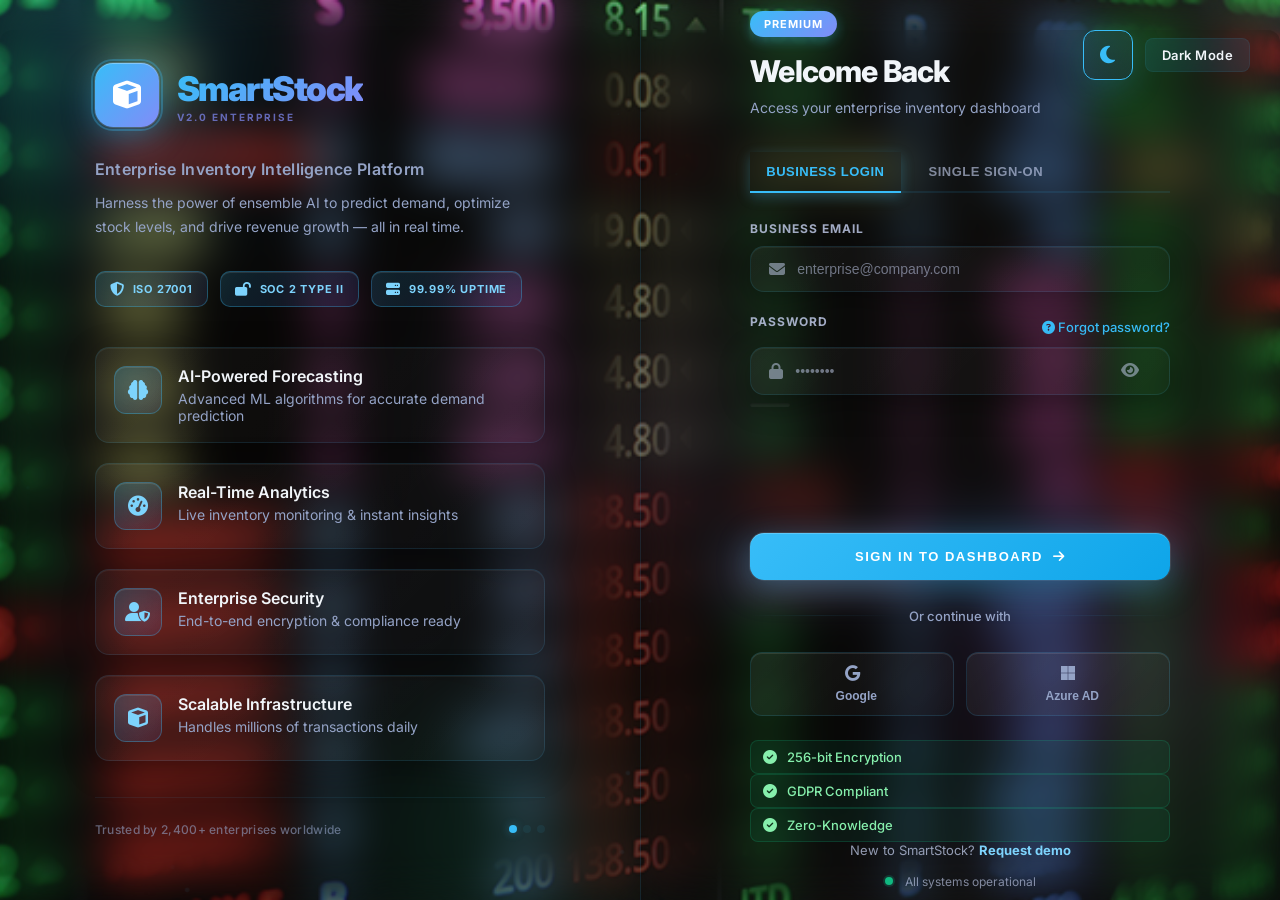
==== commit c573495b: "Add files via upload" ====
--- a/frontend/index.html
+++ b/frontend/index.html
@@ -1,616 +1,616 @@
-<!DOCTYPE html>
-<html lang="en">
-<head>
-    <meta charset="UTF-8">
-    <meta name="viewport" content="width=device-width, initial-scale=1.0">
-    <meta name="description" content="SmartStock - Enterprise Inventory Intelligence Platform. AI-powered forecasting, real-time analytics, and enterprise-grade security for inventory management.">
-    <meta name="theme-color" content="#0f172a">
-    <title>SmartStock — Enterprise Inventory Intelligence Platform</title>
-    <link rel="preconnect" href="https://fonts.googleapis.com">
-    <link rel="preconnect" href="https://fonts.gstatic.com" crossorigin>
-    <link href="https://fonts.googleapis.com/css2?family=Inter:wght@300;400;500;600;700;800;900&display=swap" rel="stylesheet">
-    <link rel="stylesheet" href="style.css">
-    <link rel="stylesheet" href="https://cdnjs.cloudflare.com/ajax/libs/font-awesome/6.4.0/css/all.min.css">
-</head>
-<body>
-    <!-- Theme toggle button -->
-    <div class="theme-toggle-container" id="themeToggleContainer">
-        <button class="theme-toggle-btn" id="themeToggle" title="Toggle Dark/Light Mode" aria-label="Toggle theme">
-            <i class="fas fa-sun"></i>
-            <i class="fas fa-moon"></i>
-        </button>
-        <span class="theme-label" id="themeLabel">Light Mode</span>
-    </div>
-
-    <!-- Premium animated background with bg.jpg -->
-    <div class="animated-bg">
-        <div class="bg-image-layer"></div>
-        <canvas id="particleCanvas" class="particle-canvas"></canvas>
-        <div class="blur-blob blob-1"></div>
-        <div class="blur-blob blob-2"></div>
-        <div class="blur-blob blob-3"></div>
-        <div class="blur-blob blob-4"></div>
-    </div>
-
-    <!-- Loading overlay -->
-    <div class="loading-overlay" id="loadingOverlay" aria-label="Loading">
-        <div class="premium-spinner">
-            <div class="spinner-orbit">
-                <div class="spinner-ring"></div>
-                <div class="spinner-ring ring-2"></div>
-                <div class="spinner-ring ring-3"></div>
-                <div class="spinner-core"></div>
-            </div>
-            <div class="spinner-text">SmartStock</div>
-            <div class="spinner-subtext">Initializing Intelligence Engine...</div>
-        </div>
-    </div>
-
-    <!-- Notification toast -->
-    <div class="toast-container" id="toastContainer"></div>
-
-    <!-- Main container -->
-    <div class="auth-container">
-        <!-- Left side - Info section -->
-        <div class="auth-info">
-            <div class="info-content">
-                <div class="logo-section">
-                    <div class="logo-icon">
-                        <i class="fas fa-cube"></i>
-                        <div class="logo-pulse"></div>
-                    </div>
-                    <div class="logo-text">
-                        <h1 class="brand-name">SmartStock</h1>
-                        <span class="brand-version">v2.0 Enterprise</span>
-                    </div>
-                </div>
-                
-                <p class="brand-tagline">Enterprise Inventory Intelligence Platform</p>
-                <p class="brand-description">Harness the power of ensemble AI to predict demand, optimize stock levels, and drive revenue growth — all in real time.</p>
-                
-                <div class="trust-badges">
-                    <div class="badge" id="badgeIso">
-                        <i class="fas fa-shield-alt"></i>
-                        <span>ISO 27001</span>
-                    </div>
-                    <div class="badge" id="badgeSoc">
-                        <i class="fas fa-lock-open"></i>
-                        <span>SOC 2 Type II</span>
-                    </div>
-                    <div class="badge" id="badgeUptime">
-                        <i class="fas fa-server"></i>
-                        <span>99.99% Uptime</span>
-                    </div>
-                </div>
-                
-                <div class="features-list">
-                    <div class="feature-item" id="featureAi">
-                        <div class="feature-icon">
-                            <i class="fas fa-brain"></i>
-                        </div>
-                        <div class="feature-text">
-                            <h3>AI-Powered Forecasting</h3>
-                            <p>Advanced ML algorithms for accurate demand prediction</p>
-                        </div>
-                    </div>
-                    
-                    <div class="feature-item" id="featureAnalytics">
-                        <div class="feature-icon">
-                            <i class="fas fa-tachometer-alt"></i>
-                        </div>
-                        <div class="feature-text">
-                            <h3>Real-Time Analytics</h3>
-                            <p>Live inventory monitoring & instant insights</p>
-                        </div>
-                    </div>
-                    
-                    <div class="feature-item" id="featureSecurity">
-                        <div class="feature-icon">
-                            <i class="fas fa-user-shield"></i>
-                        </div>
-                        <div class="feature-text">
-                            <h3>Enterprise Security</h3>
-                            <p>End-to-end encryption & compliance ready</p>
-                        </div>
-                    </div>
-
-                    <div class="feature-item" id="featureScale">
-                        <div class="feature-icon">
-                            <i class="fas fa-cube"></i>
-                        </div>
-                        <div class="feature-text">
-                            <h3>Scalable Infrastructure</h3>
-                            <p>Handles millions of transactions daily</p>
-                        </div>
-                    </div>
-                </div>
-
-                <div class="clients-strip">
-                    <span class="clients-label">Trusted by 2,400+ enterprises worldwide</span>
-                    <div class="clients-dots">
-                        <span class="dot active"></span>
-                        <span class="dot"></span>
-                        <span class="dot"></span>
-                    </div>
-                </div>
-            </div>
-        </div>
-
-        <!-- Right side - Login form -->
-        <div class="auth-form-wrapper">
-            <div class="auth-form">
-                <div class="form-header">
-                    <div class="form-header-badge">PREMIUM</div>
-                    <h2>Welcome Back</h2>
-                    <p>Access your enterprise inventory dashboard</p>
-                </div>
-
-                <!-- Form tabs for premium feel -->
-                <div class="form-tabs">
-                    <button class="tab-btn active" data-tab="login" id="tabLogin">Business Login</button>
-                    <button class="tab-btn" data-tab="sso" id="tabSso">Single Sign-On</button>
-                </div>
-
-                <form id="loginForm" onsubmit="handleLogin(event)">
-                    <!-- Email input with validation -->
-                    <div class="form-group">
-                        <label for="email" class="form-label">Business Email</label>
-                        <div class="input-wrapper">
-                            <i class="fas fa-envelope"></i>
-                            <input 
-                                type="email" 
-                                id="email" 
-                                class="form-input" 
-                                placeholder="enterprise@company.com"
-                                required
-                                autocomplete="email"
-                            >
-                            <span class="input-status" id="emailStatus"></span>
-                            <span class="input-error" id="emailError"></span>
-                        </div>
-                    </div>
-
-                    <!-- Password input with strength indicator -->
-                    <div class="form-group">
-                        <div class="password-header">
-                            <label for="password" class="form-label">Password</label>
-                            <a href="#" class="forgot-link" id="forgotPassword">
-                                <i class="fas fa-question-circle"></i> Forgot password?
-                            </a>
-                        </div>
-                        <div class="input-wrapper">
-                            <i class="fas fa-lock"></i>
-                            <input 
-                                type="password" 
-                                id="password" 
-                                class="form-input" 
-                                placeholder="••••••••"
-                                required
-                                autocomplete="current-password"
-                            >
-                            <button type="button" class="toggle-password" onclick="togglePassword()" aria-label="Toggle password visibility">
-                                <i class="fas fa-eye"></i>
-                            </button>
-                            <span class="input-error" id="passwordError"></span>
-                        </div>
-                        <div class="password-strength" id="passwordStrength">
-                            <div class="strength-bar"></div>
-                            <span class="strength-text"></span>
-                        </div>
-                    </div>
-
-                    <!-- 2FA Option -->
-                    <div class="form-group checkbox-group">
-                        <label class="checkbox-label" for="enable2FA">
-                            <input type="checkbox" id="enable2FA" name="enable2fa">
-                            <span class="checkbox-custom"></span>
-                            <span class="checkbox-text">
-                                <span>Enable Two-Factor Authentication</span>
-                                <small>Recommended for enterprise security</small>
-                            </span>
-                        </label>
-                    </div>
-
-                    <!-- Remember me -->
-                    <div class="form-group checkbox-group">
-                        <label class="checkbox-label" for="remember">
-                            <input type="checkbox" id="remember" name="remember">
-                            <span class="checkbox-custom"></span>
-                            Keep me signed in on this device
-                        </label>
-                    </div>
-
-                    <!-- Login button with premium state -->
-                    <button type="submit" class="btn-login" id="loginBtn">
-                        <span class="btn-text">Sign In to Dashboard</span>
-                        <i class="fas fa-arrow-right"></i>
-                        <span class="btn-loading hidden">
-                            <i class="fas fa-spinner fa-spin"></i>
-                        </span>
-                    </button>
-                </form>
-
-                <!-- Divider -->
-                <div class="divider">
-                    <span>Or continue with</span>
-                </div>
-
-                <!-- Premium social login -->
-                <div class="social-login">
-                    <button class="social-btn google-btn" title="Login with Google Enterprise" id="googleLoginBtn">
-                        <i class="fab fa-google"></i>
-                        <span>Google</span>
-                    </button>
-                    <button class="social-btn microsoft-btn" title="Login with Microsoft" id="microsoftLoginBtn">
-                        <i class="fab fa-microsoft"></i>
-                        <span>Azure AD</span>
-                    </button>
-                </div>
-
-                <!-- Security features -->
-                <div class="security-info">
-                    <div class="security-item">
-                        <i class="fas fa-check-circle"></i>
-                        <span>256-bit Encryption</span>
-                    </div>
-                    <div class="security-item">
-                        <i class="fas fa-check-circle"></i>
-                        <span>GDPR Compliant</span>
-                    </div>
-                    <div class="security-item">
-                        <i class="fas fa-check-circle"></i>
-                        <span>Zero-Knowledge</span>
-                    </div>
-                </div>
-
-                <!-- Sign up link -->
-                <p class="signup-prompt">
-                    New to SmartStock? <a href="#" class="signup-link" id="requestDemo">Request demo</a>
-                </p>
-
-                <!-- Footer with live status -->
-                <div class="form-footer">
-                    <span class="status-indicator"></span> All systems operational
-                </div>
-            </div>
-        </div>
-    </div>
-
-    <script>
-        // ==================== PARTICLE CANVAS ====================
-        (function initParticles() {
-            const canvas = document.getElementById('particleCanvas');
-            if (!canvas) return;
-            const ctx = canvas.getContext('2d');
-            let particles = [];
-            let animationId;
-
-            function resize() {
-                canvas.width = window.innerWidth;
-                canvas.height = window.innerHeight;
-            }
-            resize();
-            window.addEventListener('resize', resize);
-
-            class Particle {
-                constructor() {
-                    this.reset();
-                }
-                reset() {
-                    this.x = Math.random() * canvas.width;
-                    this.y = Math.random() * canvas.height;
-                    this.size = Math.random() * 2 + 0.5;
-                    this.speedX = (Math.random() - 0.5) * 0.4;
-                    this.speedY = (Math.random() - 0.5) * 0.4;
-                    this.opacity = Math.random() * 0.4 + 0.1;
-                    this.pulse = Math.random() * Math.PI * 2;
-                }
-                update() {
-                    this.x += this.speedX;
-                    this.y += this.speedY;
-                    this.pulse += 0.02;
-                    this.opacity = 0.15 + Math.sin(this.pulse) * 0.1;
-                    if (this.x < 0 || this.x > canvas.width) this.speedX *= -1;
-                    if (this.y < 0 || this.y > canvas.height) this.speedY *= -1;
-                }
-                draw() {
-                    ctx.beginPath();
-                    ctx.arc(this.x, this.y, this.size, 0, Math.PI * 2);
-                    ctx.fillStyle = `rgba(56, 189, 248, ${this.opacity})`;
-                    ctx.fill();
-                }
-            }
-
-            const count = Math.min(80, Math.floor((canvas.width * canvas.height) / 15000));
-            for (let i = 0; i < count; i++) particles.push(new Particle());
-
-            function drawLines() {
-                for (let i = 0; i < particles.length; i++) {
-                    for (let j = i + 1; j < particles.length; j++) {
-                        const dx = particles[i].x - particles[j].x;
-                        const dy = particles[i].y - particles[j].y;
-                        const dist = Math.sqrt(dx * dx + dy * dy);
-                        if (dist < 150) {
-                            ctx.beginPath();
-                            ctx.moveTo(particles[i].x, particles[i].y);
-                            ctx.lineTo(particles[j].x, particles[j].y);
-                            ctx.strokeStyle = `rgba(56, 189, 248, ${0.06 * (1 - dist / 150)})`;
-                            ctx.lineWidth = 0.5;
-                            ctx.stroke();
-                        }
-                    }
-                }
-            }
-
-            function animate() {
-                ctx.clearRect(0, 0, canvas.width, canvas.height);
-                particles.forEach(p => { p.update(); p.draw(); });
-                drawLines();
-                animationId = requestAnimationFrame(animate);
-            }
-            animate();
-        })();
-
-        // ==================== APP INIT ====================
-        window.addEventListener('load', () => {
-            const overlay = document.getElementById('loadingOverlay');
-            overlay.classList.add('fade-out');
-            setTimeout(() => {
-                overlay.style.display = 'none';
-            }, 800);
-        });
-
-        // Form tabs functionality
-        document.querySelectorAll('.tab-btn').forEach(btn => {
-            btn.addEventListener('click', function() {
-                document.querySelectorAll('.tab-btn').forEach(b => b.classList.remove('active'));
-                this.classList.add('active');
-            });
-        });
-
-        // Password visibility toggle
-        function togglePassword() {
-            const passwordInput = document.getElementById('password');
-            const toggleBtn = document.querySelector('.toggle-password i');
-            
-            if (passwordInput.type === 'password') {
-                passwordInput.type = 'text';
-                toggleBtn.classList.remove('fa-eye');
-                toggleBtn.classList.add('fa-eye-slash');
-            } else {
-                passwordInput.type = 'password';
-                toggleBtn.classList.remove('fa-eye-slash');
-                toggleBtn.classList.add('fa-eye');
-            }
-        }
-
-        // Password strength indicator
-        document.getElementById('password').addEventListener('input', function() {
-            const password = this.value;
-            const strength = calculatePasswordStrength(password);
-            updateStrengthIndicator(strength);
-        });
-
-        function calculatePasswordStrength(password) {
-            let strength = 0;
-            if (password.length >= 8) strength++;
-            if (password.length >= 12) strength++;
-            if (/[a-z]/.test(password) && /[A-Z]/.test(password)) strength++;
-            if (/[0-9]/.test(password)) strength++;
-            if (/[^a-zA-Z0-9]/.test(password)) strength++;
-            return strength;
-        }
-
-        function updateStrengthIndicator(strength) {
-            const strengthEl = document.getElementById('passwordStrength');
-            const bar = strengthEl.querySelector('.strength-bar');
-            const text = strengthEl.querySelector('.strength-text');
-            
-            const levels = ['', 'Weak', 'Fair', 'Good', 'Strong', 'Very Strong'];
-            const colors = ['', '#ef4444', '#f97316', '#eab308', '#22c55e', '#10b981'];
-            
-            bar.style.width = (strength * 20) + '%';
-            bar.style.background = colors[strength];
-            text.textContent = levels[strength];
-            text.style.color = colors[strength];
-        }
-
-        // Email validation with live feedback
-        document.getElementById('email').addEventListener('input', function() {
-            const email = this.value;
-            const status = document.getElementById('emailStatus');
-            
-            if (email && /^[^\s@]+@[^\s@]+\.[^\s@]+$/.test(email)) {
-                status.innerHTML = '<i class="fas fa-check-circle"></i>';
-                status.style.color = '#10b981';
-            } else if (email) {
-                status.innerHTML = '<i class="fas fa-times-circle"></i>';
-                status.style.color = '#ef4444';
-            } else {
-                status.innerHTML = '';
-            }
-        });
-
-        // Main login handler with premium validation
-        function handleLogin(event) {
-            event.preventDefault();
-            const email = document.getElementById('email').value;
-            const password = document.getElementById('password').value;
-            const enable2FA = document.getElementById('enable2FA').checked;
-            
-            // Reset errors
-            document.getElementById('emailError').textContent = '';
-            document.getElementById('passwordError').textContent = '';
-            
-            let isValid = true;
-            
-            // Validate email
-            if (!email || !/^[^\s@]+@[^\s@]+\.[^\s@]+$/.test(email)) {
-                document.getElementById('emailError').textContent = 'Please enter a valid business email';
-                isValid = false;
-            }
-            
-            // Validate password
-            if (!password || password.length < 6) {
-                document.getElementById('passwordError').textContent = 'Password must be at least 6 characters';
-                isValid = false;
-            }
-            
-            if (isValid) {
-                // Add loading state
-                const btn = event.target.querySelector('.btn-login');
-                const btnText = btn.querySelector('.btn-text');
-                const btnLoading = btn.querySelector('.btn-loading');
-                
-                btn.classList.add('loading');
-                btn.disabled = true;
-                btnText.classList.add('hidden');
-                btnLoading.classList.remove('hidden');
-                
-                // Show toast notification
-                showToast('Authenticating...', 'info');
-                
-                // Simulate authentication delay
-                setTimeout(() => {
-                    if (enable2FA) {
-                        showToast('2FA Code sent to your email', 'success');
-                        // In a real app, show 2FA prompt here
-                    }
-                    // Redirect to dashboard
-                    window.location.href = 'dashboard.html';
-                }, 1200);
-            }
-        }
-
-        // Toast notification system
-        function showToast(message, type = 'info') {
-            const container = document.getElementById('toastContainer');
-            const toast = document.createElement('div');
-            
-            const icons = {
-                success: 'fa-check-circle',
-                error: 'fa-exclamation-circle',
-                info: 'fa-info-circle',
-                warning: 'fa-exclamation-triangle'
-            };
-            
-            toast.className = `toast toast-${type}`;
-            toast.innerHTML = `
-                <i class="fas ${icons[type]}"></i>
-                <span>${message}</span>
-            `;
-            
-            container.appendChild(toast);
-            
-            setTimeout(() => {
-                toast.classList.add('show');
-            }, 10);
-            
-            setTimeout(() => {
-                toast.classList.remove('show');
-                setTimeout(() => toast.remove(), 300);
-            }, 3000);
-        }
-
-        // Add input focus effects
-        document.querySelectorAll('.form-input').forEach(input => {
-            input.addEventListener('focus', function() {
-                this.closest('.input-wrapper').classList.add('focused');
-            });
-            
-            input.addEventListener('blur', function() {
-                this.closest('.input-wrapper').classList.remove('focused');
-            });
-        });
-
-        // Premium keyboard interactions
-        document.addEventListener('keydown', (e) => {
-            if (e.key === 'Enter' && document.activeElement.closest('.form-input')) {
-                const form = document.getElementById('loginForm');
-                if (form) form.dispatchEvent(new Event('submit'));
-            }
-        });
-
-        // ==================== THEME TOGGLE FUNCTIONALITY ====================
-        const THEMES = ['dark', 'light', 'aurora', 'cyber'];
-        const THEME_CONFIG = {
-            dark:   { label: 'Dark Mode',   icon: 'fa-moon',       class: null },
-            light:  { label: 'Light Mode',  icon: 'fa-sun',        class: 'light-mode' },
-            aurora: { label: 'Aurora Mode',  icon: 'fa-star',       class: 'aurora-mode' },
-            cyber:  { label: 'Cyber Mode',   icon: 'fa-bolt',       class: 'cyber-mode' }
-        };
-
-        // Initialize theme from localStorage
-        function initializeTheme() {
-            const savedTheme = localStorage.getItem('smartstock-theme') || 'dark';
-            applyTheme(savedTheme);
-        }
-
-        // Apply theme to the entire page
-        function applyTheme(theme) {
-            const html = document.documentElement;
-            const themeLabel = document.getElementById('themeLabel');
-            const toggleBtn = document.getElementById('themeToggle');
-
-            // Remove all theme classes
-            Object.values(THEME_CONFIG).forEach(cfg => {
-                if (cfg.class) html.classList.remove(cfg.class);
-            });
-
-            // Apply new theme class
-            const config = THEME_CONFIG[theme];
-            if (config.class) html.classList.add(config.class);
-
-            // Update label
-            themeLabel.textContent = config.label;
-
-            // Update toggle icon
-            toggleBtn.innerHTML = `<i class="fas ${config.icon}"></i>`;
-
-            localStorage.setItem('smartstock-theme', theme);
-        }
-
-        // Handle theme toggle button clicks — cycle through themes
-        document.getElementById('themeToggle').addEventListener('click', () => {
-            const currentTheme = localStorage.getItem('smartstock-theme') || 'dark';
-            const currentIndex = THEMES.indexOf(currentTheme);
-            const nextIndex = (currentIndex + 1) % THEMES.length;
-            const nextTheme = THEMES[nextIndex];
-            applyTheme(nextTheme);
-            
-            // Add a subtle animation effect
-            const btn = document.getElementById('themeToggle');
-            btn.style.transform = 'scale(0.9) rotate(15deg)';
-            setTimeout(() => {
-                btn.style.transform = 'scale(1) rotate(0deg)';
-            }, 300);
-        });
-
-        // Allow keyboard shortcut: Ctrl+Shift+T to toggle theme
-        document.addEventListener('keydown', (e) => {
-            if (e.ctrlKey && e.shiftKey && e.key === 'T') {
-                e.preventDefault();
-                document.getElementById('themeToggle').click();
-            }
-        });
-
-        // Initialize theme on page load
-        initializeTheme();
-
-        // ==================== INTERSECTION OBSERVER ANIMATIONS ====================
-        const observerOptions = { threshold: 0.1, rootMargin: '0px 0px -40px 0px' };
-        const observer = new IntersectionObserver((entries) => {
-            entries.forEach(entry => {
-                if (entry.isIntersecting) {
-                    entry.target.classList.add('animate-in');
-                    observer.unobserve(entry.target);
-                }
-            });
-        }, observerOptions);
-
-        document.querySelectorAll('.feature-item, .badge, .security-item').forEach(el => {
-            observer.observe(el);
-        });
-    </script>
-</body>
+<!DOCTYPE html>
+<html lang="en">
+<head>
+    <meta charset="UTF-8">
+    <meta name="viewport" content="width=device-width, initial-scale=1.0">
+    <meta name="description" content="SmartStock - Enterprise Inventory Intelligence Platform. AI-powered forecasting, real-time analytics, and enterprise-grade security for inventory management.">
+    <meta name="theme-color" content="#0f172a">
+    <title>SmartStock — Enterprise Inventory Intelligence Platform</title>
+    <link rel="preconnect" href="https://fonts.googleapis.com">
+    <link rel="preconnect" href="https://fonts.gstatic.com" crossorigin>
+    <link href="https://fonts.googleapis.com/css2?family=Inter:wght@300;400;500;600;700;800;900&display=swap" rel="stylesheet">
+    <link rel="stylesheet" href="style.css">
+    <link rel="stylesheet" href="https://cdnjs.cloudflare.com/ajax/libs/font-awesome/6.4.0/css/all.min.css">
+</head>
+<body>
+    <!-- Theme toggle button -->
+    <div class="theme-toggle-container" id="themeToggleContainer">
+        <button class="theme-toggle-btn" id="themeToggle" title="Toggle Dark/Light Mode" aria-label="Toggle theme">
+            <i class="fas fa-sun"></i>
+            <i class="fas fa-moon"></i>
+        </button>
+        <span class="theme-label" id="themeLabel">Light Mode</span>
+    </div>
+
+    <!-- Premium animated background with bg.jpg -->
+    <div class="animated-bg">
+        <div class="bg-image-layer"></div>
+        <canvas id="particleCanvas" class="particle-canvas"></canvas>
+        <div class="blur-blob blob-1"></div>
+        <div class="blur-blob blob-2"></div>
+        <div class="blur-blob blob-3"></div>
+        <div class="blur-blob blob-4"></div>
+    </div>
+
+    <!-- Loading overlay -->
+    <div class="loading-overlay" id="loadingOverlay" aria-label="Loading">
+        <div class="premium-spinner">
+            <div class="spinner-orbit">
+                <div class="spinner-ring"></div>
+                <div class="spinner-ring ring-2"></div>
+                <div class="spinner-ring ring-3"></div>
+                <div class="spinner-core"></div>
+            </div>
+            <div class="spinner-text">SmartStock</div>
+            <div class="spinner-subtext">Initializing Intelligence Engine...</div>
+        </div>
+    </div>
+
+    <!-- Notification toast -->
+    <div class="toast-container" id="toastContainer"></div>
+
+    <!-- Main container -->
+    <div class="auth-container">
+        <!-- Left side - Info section -->
+        <div class="auth-info">
+            <div class="info-content">
+                <div class="logo-section">
+                    <div class="logo-icon">
+                        <i class="fas fa-cube"></i>
+                        <div class="logo-pulse"></div>
+                    </div>
+                    <div class="logo-text">
+                        <h1 class="brand-name">SmartStock</h1>
+                        <span class="brand-version">v2.0 Enterprise</span>
+                    </div>
+                </div>
+                
+                <p class="brand-tagline">Enterprise Inventory Intelligence Platform</p>
+                <p class="brand-description">Harness the power of ensemble AI to predict demand, optimize stock levels, and drive revenue growth — all in real time.</p>
+                
+                <div class="trust-badges">
+                    <div class="badge" id="badgeIso">
+                        <i class="fas fa-shield-alt"></i>
+                        <span>ISO 27001</span>
+                    </div>
+                    <div class="badge" id="badgeSoc">
+                        <i class="fas fa-lock-open"></i>
+                        <span>SOC 2 Type II</span>
+                    </div>
+                    <div class="badge" id="badgeUptime">
+                        <i class="fas fa-server"></i>
+                        <span>99.99% Uptime</span>
+                    </div>
+                </div>
+                
+                <div class="features-list">
+                    <div class="feature-item" id="featureAi">
+                        <div class="feature-icon">
+                            <i class="fas fa-brain"></i>
+                        </div>
+                        <div class="feature-text">
+                            <h3>AI-Powered Forecasting</h3>
+                            <p>Advanced ML algorithms for accurate demand prediction</p>
+                        </div>
+                    </div>
+                    
+                    <div class="feature-item" id="featureAnalytics">
+                        <div class="feature-icon">
+                            <i class="fas fa-tachometer-alt"></i>
+                        </div>
+                        <div class="feature-text">
+                            <h3>Real-Time Analytics</h3>
+                            <p>Live inventory monitoring & instant insights</p>
+                        </div>
+                    </div>
+                    
+                    <div class="feature-item" id="featureSecurity">
+                        <div class="feature-icon">
+                            <i class="fas fa-user-shield"></i>
+                        </div>
+                        <div class="feature-text">
+                            <h3>Enterprise Security</h3>
+                            <p>End-to-end encryption & compliance ready</p>
+                        </div>
+                    </div>
+
+                    <div class="feature-item" id="featureScale">
+                        <div class="feature-icon">
+                            <i class="fas fa-cube"></i>
+                        </div>
+                        <div class="feature-text">
+                            <h3>Scalable Infrastructure</h3>
+                            <p>Handles millions of transactions daily</p>
+                        </div>
+                    </div>
+                </div>
+
+                <div class="clients-strip">
+                    <span class="clients-label">Trusted by 2,400+ enterprises worldwide</span>
+                    <div class="clients-dots">
+                        <span class="dot active"></span>
+                        <span class="dot"></span>
+                        <span class="dot"></span>
+                    </div>
+                </div>
+            </div>
+        </div>
+
+        <!-- Right side - Login form -->
+        <div class="auth-form-wrapper">
+            <div class="auth-form">
+                <div class="form-header">
+                    <div class="form-header-badge">PREMIUM</div>
+                    <h2>Welcome Back</h2>
+                    <p>Access your enterprise inventory dashboard</p>
+                </div>
+
+                <!-- Form tabs for premium feel -->
+                <div class="form-tabs">
+                    <button class="tab-btn active" data-tab="login" id="tabLogin">Business Login</button>
+                    <button class="tab-btn" data-tab="sso" id="tabSso">Single Sign-On</button>
+                </div>
+
+                <form id="loginForm" onsubmit="handleLogin(event)">
+                    <!-- Email input with validation -->
+                    <div class="form-group">
+                        <label for="email" class="form-label">Business Email</label>
+                        <div class="input-wrapper">
+                            <i class="fas fa-envelope"></i>
+                            <input 
+                                type="email" 
+                                id="email" 
+                                class="form-input" 
+                                placeholder="enterprise@company.com"
+                                required
+                                autocomplete="email"
+                            >
+                            <span class="input-status" id="emailStatus"></span>
+                            <span class="input-error" id="emailError"></span>
+                        </div>
+                    </div>
+
+                    <!-- Password input with strength indicator -->
+                    <div class="form-group">
+                        <div class="password-header">
+                            <label for="password" class="form-label">Password</label>
+                            <a href="#" class="forgot-link" id="forgotPassword">
+                                <i class="fas fa-question-circle"></i> Forgot password?
+                            </a>
+                        </div>
+                        <div class="input-wrapper">
+                            <i class="fas fa-lock"></i>
+                            <input 
+                                type="password" 
+                                id="password" 
+                                class="form-input" 
+                                placeholder="••••••••"
+                                required
+                                autocomplete="current-password"
+                            >
+                            <button type="button" class="toggle-password" onclick="togglePassword()" aria-label="Toggle password visibility">
+                                <i class="fas fa-eye"></i>
+                            </button>
+                            <span class="input-error" id="passwordError"></span>
+                        </div>
+                        <div class="password-strength" id="passwordStrength">
+                            <div class="strength-bar"></div>
+                            <span class="strength-text"></span>
+                        </div>
+                    </div>
+
+                    <!-- 2FA Option -->
+                    <div class="form-group checkbox-group">
+                        <label class="checkbox-label" for="enable2FA">
+                            <input type="checkbox" id="enable2FA" name="enable2fa">
+                            <span class="checkbox-custom"></span>
+                            <span class="checkbox-text">
+                                <span>Enable Two-Factor Authentication</span>
+                                <small>Recommended for enterprise security</small>
+                            </span>
+                        </label>
+                    </div>
+
+                    <!-- Remember me -->
+                    <div class="form-group checkbox-group">
+                        <label class="checkbox-label" for="remember">
+                            <input type="checkbox" id="remember" name="remember">
+                            <span class="checkbox-custom"></span>
+                            Keep me signed in on this device
+                        </label>
+                    </div>
+
+                    <!-- Login button with premium state -->
+                    <button type="submit" class="btn-login" id="loginBtn">
+                        <span class="btn-text">Sign In to Dashboard</span>
+                        <i class="fas fa-arrow-right"></i>
+                        <span class="btn-loading hidden">
+                            <i class="fas fa-spinner fa-spin"></i>
+                        </span>
+                    </button>
+                </form>
+
+                <!-- Divider -->
+                <div class="divider">
+                    <span>Or continue with</span>
+                </div>
+
+                <!-- Premium social login -->
+                <div class="social-login">
+                    <button class="social-btn google-btn" title="Login with Google Enterprise" id="googleLoginBtn">
+                        <i class="fab fa-google"></i>
+                        <span>Google</span>
+                    </button>
+                    <button class="social-btn microsoft-btn" title="Login with Microsoft" id="microsoftLoginBtn">
+                        <i class="fab fa-microsoft"></i>
+                        <span>Azure AD</span>
+                    </button>
+                </div>
+
+                <!-- Security features -->
+                <div class="security-info">
+                    <div class="security-item">
+                        <i class="fas fa-check-circle"></i>
+                        <span>256-bit Encryption</span>
+                    </div>
+                    <div class="security-item">
+                        <i class="fas fa-check-circle"></i>
+                        <span>GDPR Compliant</span>
+                    </div>
+                    <div class="security-item">
+                        <i class="fas fa-check-circle"></i>
+                        <span>Zero-Knowledge</span>
+                    </div>
+                </div>
+
+                <!-- Sign up link -->
+                <p class="signup-prompt">
+                    New to SmartStock? <a href="#" class="signup-link" id="requestDemo">Request demo</a>
+                </p>
+
+                <!-- Footer with live status -->
+                <div class="form-footer">
+                    <span class="status-indicator"></span> All systems operational
+                </div>
+            </div>
+        </div>
+    </div>
+
+    <script>
+        // ==================== PARTICLE CANVAS ====================
+        (function initParticles() {
+            const canvas = document.getElementById('particleCanvas');
+            if (!canvas) return;
+            const ctx = canvas.getContext('2d');
+            let particles = [];
+            let animationId;
+
+            function resize() {
+                canvas.width = window.innerWidth;
+                canvas.height = window.innerHeight;
+            }
+            resize();
+            window.addEventListener('resize', resize);
+
+            class Particle {
+                constructor() {
+                    this.reset();
+                }
+                reset() {
+                    this.x = Math.random() * canvas.width;
+                    this.y = Math.random() * canvas.height;
+                    this.size = Math.random() * 2 + 0.5;
+                    this.speedX = (Math.random() - 0.5) * 0.4;
+                    this.speedY = (Math.random() - 0.5) * 0.4;
+                    this.opacity = Math.random() * 0.4 + 0.1;
+                    this.pulse = Math.random() * Math.PI * 2;
+                }
+                update() {
+                    this.x += this.speedX;
+                    this.y += this.speedY;
+                    this.pulse += 0.02;
+                    this.opacity = 0.15 + Math.sin(this.pulse) * 0.1;
+                    if (this.x < 0 || this.x > canvas.width) this.speedX *= -1;
+                    if (this.y < 0 || this.y > canvas.height) this.speedY *= -1;
+                }
+                draw() {
+                    ctx.beginPath();
+                    ctx.arc(this.x, this.y, this.size, 0, Math.PI * 2);
+                    ctx.fillStyle = `rgba(56, 189, 248, ${this.opacity})`;
+                    ctx.fill();
+                }
+            }
+
+            const count = Math.min(80, Math.floor((canvas.width * canvas.height) / 15000));
+            for (let i = 0; i < count; i++) particles.push(new Particle());
+
+            function drawLines() {
+                for (let i = 0; i < particles.length; i++) {
+                    for (let j = i + 1; j < particles.length; j++) {
+                        const dx = particles[i].x - particles[j].x;
+                        const dy = particles[i].y - particles[j].y;
+                        const dist = Math.sqrt(dx * dx + dy * dy);
+                        if (dist < 150) {
+                            ctx.beginPath();
+                            ctx.moveTo(particles[i].x, particles[i].y);
+                            ctx.lineTo(particles[j].x, particles[j].y);
+                            ctx.strokeStyle = `rgba(56, 189, 248, ${0.06 * (1 - dist / 150)})`;
+                            ctx.lineWidth = 0.5;
+                            ctx.stroke();
+                        }
+                    }
+                }
+            }
+
+            function animate() {
+                ctx.clearRect(0, 0, canvas.width, canvas.height);
+                particles.forEach(p => { p.update(); p.draw(); });
+                drawLines();
+                animationId = requestAnimationFrame(animate);
+            }
+            animate();
+        })();
+
+        // ==================== APP INIT ====================
+        window.addEventListener('load', () => {
+            const overlay = document.getElementById('loadingOverlay');
+            overlay.classList.add('fade-out');
+            setTimeout(() => {
+                overlay.style.display = 'none';
+            }, 800);
+        });
+
+        // Form tabs functionality
+        document.querySelectorAll('.tab-btn').forEach(btn => {
+            btn.addEventListener('click', function() {
+                document.querySelectorAll('.tab-btn').forEach(b => b.classList.remove('active'));
+                this.classList.add('active');
+            });
+        });
+
+        // Password visibility toggle
+        function togglePassword() {
+            const passwordInput = document.getElementById('password');
+            const toggleBtn = document.querySelector('.toggle-password i');
+            
+            if (passwordInput.type === 'password') {
+                passwordInput.type = 'text';
+                toggleBtn.classList.remove('fa-eye');
+                toggleBtn.classList.add('fa-eye-slash');
+            } else {
+                passwordInput.type = 'password';
+                toggleBtn.classList.remove('fa-eye-slash');
+                toggleBtn.classList.add('fa-eye');
+            }
+        }
+
+        // Password strength indicator
+        document.getElementById('password').addEventListener('input', function() {
+            const password = this.value;
+            const strength = calculatePasswordStrength(password);
+            updateStrengthIndicator(strength);
+        });
+
+        function calculatePasswordStrength(password) {
+            let strength = 0;
+            if (password.length >= 8) strength++;
+            if (password.length >= 12) strength++;
+            if (/[a-z]/.test(password) && /[A-Z]/.test(password)) strength++;
+            if (/[0-9]/.test(password)) strength++;
+            if (/[^a-zA-Z0-9]/.test(password)) strength++;
+            return strength;
+        }
+
+        function updateStrengthIndicator(strength) {
+            const strengthEl = document.getElementById('passwordStrength');
+            const bar = strengthEl.querySelector('.strength-bar');
+            const text = strengthEl.querySelector('.strength-text');
+            
+            const levels = ['', 'Weak', 'Fair', 'Good', 'Strong', 'Very Strong'];
+            const colors = ['', '#ef4444', '#f97316', '#eab308', '#22c55e', '#10b981'];
+            
+            bar.style.width = (strength * 20) + '%';
+            bar.style.background = colors[strength];
+            text.textContent = levels[strength];
+            text.style.color = colors[strength];
+        }
+
+        // Email validation with live feedback
+        document.getElementById('email').addEventListener('input', function() {
+            const email = this.value;
+            const status = document.getElementById('emailStatus');
+            
+            if (email && /^[^\s@]+@[^\s@]+\.[^\s@]+$/.test(email)) {
+                status.innerHTML = '<i class="fas fa-check-circle"></i>';
+                status.style.color = '#10b981';
+            } else if (email) {
+                status.innerHTML = '<i class="fas fa-times-circle"></i>';
+                status.style.color = '#ef4444';
+            } else {
+                status.innerHTML = '';
+            }
+        });
+
+        // Main login handler with premium validation
+        function handleLogin(event) {
+            event.preventDefault();
+            const email = document.getElementById('email').value;
+            const password = document.getElementById('password').value;
+            const enable2FA = document.getElementById('enable2FA').checked;
+            
+            // Reset errors
+            document.getElementById('emailError').textContent = '';
+            document.getElementById('passwordError').textContent = '';
+            
+            let isValid = true;
+            
+            // Validate email
+            if (!email || !/^[^\s@]+@[^\s@]+\.[^\s@]+$/.test(email)) {
+                document.getElementById('emailError').textContent = 'Please enter a valid business email';
+                isValid = false;
+            }
+            
+            // Validate password
+            if (!password || password.length < 6) {
+                document.getElementById('passwordError').textContent = 'Password must be at least 6 characters';
+                isValid = false;
+            }
+            
+            if (isValid) {
+                // Add loading state
+                const btn = event.target.querySelector('.btn-login');
+                const btnText = btn.querySelector('.btn-text');
+                const btnLoading = btn.querySelector('.btn-loading');
+                
+                btn.classList.add('loading');
+                btn.disabled = true;
+                btnText.classList.add('hidden');
+                btnLoading.classList.remove('hidden');
+                
+                // Show toast notification
+                showToast('Authenticating...', 'info');
+                
+                // Simulate authentication delay
+                setTimeout(() => {
+                    if (enable2FA) {
+                        showToast('2FA Code sent to your email', 'success');
+                        // In a real app, show 2FA prompt here
+                    }
+                    // Redirect to dashboard
+                    window.location.href = 'dashboard.html';
+                }, 1200);
+            }
+        }
+
+        // Toast notification system
+        function showToast(message, type = 'info') {
+            const container = document.getElementById('toastContainer');
+            const toast = document.createElement('div');
+            
+            const icons = {
+                success: 'fa-check-circle',
+                error: 'fa-exclamation-circle',
+                info: 'fa-info-circle',
+                warning: 'fa-exclamation-triangle'
+            };
+            
+            toast.className = `toast toast-${type}`;
+            toast.innerHTML = `
+                <i class="fas ${icons[type]}"></i>
+                <span>${message}</span>
+            `;
+            
+            container.appendChild(toast);
+            
+            setTimeout(() => {
+                toast.classList.add('show');
+            }, 10);
+            
+            setTimeout(() => {
+                toast.classList.remove('show');
+                setTimeout(() => toast.remove(), 300);
+            }, 3000);
+        }
+
+        // Add input focus effects
+        document.querySelectorAll('.form-input').forEach(input => {
+            input.addEventListener('focus', function() {
+                this.closest('.input-wrapper').classList.add('focused');
+            });
+            
+            input.addEventListener('blur', function() {
+                this.closest('.input-wrapper').classList.remove('focused');
+            });
+        });
+
+        // Premium keyboard interactions
+        document.addEventListener('keydown', (e) => {
+            if (e.key === 'Enter' && document.activeElement.closest('.form-input')) {
+                const form = document.getElementById('loginForm');
+                if (form) form.dispatchEvent(new Event('submit'));
+            }
+        });
+
+        // ==================== THEME TOGGLE FUNCTIONALITY ====================
+        const THEMES = ['dark', 'light', 'aurora', 'cyber'];
+        const THEME_CONFIG = {
+            dark:   { label: 'Dark Mode',   icon: 'fa-moon',       class: null },
+            light:  { label: 'Light Mode',  icon: 'fa-sun',        class: 'light-mode' },
+            aurora: { label: 'Aurora Mode',  icon: 'fa-star',       class: 'aurora-mode' },
+            cyber:  { label: 'Cyber Mode',   icon: 'fa-bolt',       class: 'cyber-mode' }
+        };
+
+        // Initialize theme from localStorage
+        function initializeTheme() {
+            const savedTheme = localStorage.getItem('smartstock-theme') || 'dark';
+            applyTheme(savedTheme);
+        }
+
+        // Apply theme to the entire page
+        function applyTheme(theme) {
+            const html = document.documentElement;
+            const themeLabel = document.getElementById('themeLabel');
+            const toggleBtn = document.getElementById('themeToggle');
+
+            // Remove all theme classes
+            Object.values(THEME_CONFIG).forEach(cfg => {
+                if (cfg.class) html.classList.remove(cfg.class);
+            });
+
+            // Apply new theme class
+            const config = THEME_CONFIG[theme];
+            if (config.class) html.classList.add(config.class);
+
+            // Update label
+            themeLabel.textContent = config.label;
+
+            // Update toggle icon
+            toggleBtn.innerHTML = `<i class="fas ${config.icon}"></i>`;
+
+            localStorage.setItem('smartstock-theme', theme);
+        }
+
+        // Handle theme toggle button clicks — cycle through themes
+        document.getElementById('themeToggle').addEventListener('click', () => {
+            const currentTheme = localStorage.getItem('smartstock-theme') || 'dark';
+            const currentIndex = THEMES.indexOf(currentTheme);
+            const nextIndex = (currentIndex + 1) % THEMES.length;
+            const nextTheme = THEMES[nextIndex];
+            applyTheme(nextTheme);
+            
+            // Add a subtle animation effect
+            const btn = document.getElementById('themeToggle');
+            btn.style.transform = 'scale(0.9) rotate(15deg)';
+            setTimeout(() => {
+                btn.style.transform = 'scale(1) rotate(0deg)';
+            }, 300);
+        });
+
+        // Allow keyboard shortcut: Ctrl+Shift+T to toggle theme
+        document.addEventListener('keydown', (e) => {
+            if (e.ctrlKey && e.shiftKey && e.key === 'T') {
+                e.preventDefault();
+                document.getElementById('themeToggle').click();
+            }
+        });
+
+        // Initialize theme on page load
+        initializeTheme();
+
+        // ==================== INTERSECTION OBSERVER ANIMATIONS ====================
+        const observerOptions = { threshold: 0.1, rootMargin: '0px 0px -40px 0px' };
+        const observer = new IntersectionObserver((entries) => {
+            entries.forEach(entry => {
+                if (entry.isIntersecting) {
+                    entry.target.classList.add('animate-in');
+                    observer.unobserve(entry.target);
+                }
+            });
+        }, observerOptions);
+
+        document.querySelectorAll('.feature-item, .badge, .security-item').forEach(el => {
+            observer.observe(el);
+        });
+    </script>
+</body>
 </html>
--- a/frontend/style.css
+++ b/frontend/style.css
@@ -1,3479 +1,3474 @@
-/* ==================== RESET & GLOBALS ==================== */
-* {
-    margin: 0;
-    padding: 0;
-    box-sizing: border-box;
-}
-
-:root {
-    /* Dark mode colors (default) */
-    --primary-color: #38bdf8;
-    --primary-dark: #0ea5e9;
-    --primary-glow: rgba(56, 189, 248, 0.35);
-    --secondary-color: #818cf8;
-    --accent-color: #f472b6;
-    --background: #060c1a;
-    --surface: #0f1729;
-    --surface-light: #1a2540;
-    --text-primary: #f1f5f9;
-    --text-secondary: #94a3c6;
-    --border-color: rgba(56, 189, 248, 0.08);
-    --success: #10b981;
-    --error: #ef4444;
-    --transition: all 0.35s cubic-bezier(0.4, 0, 0.2, 1);
-    --bg-opacity: 0.35;
-    --overlay-opacity: 0.6;
-    --blur-intensity: 20px;
-    --glass-bg: linear-gradient(135deg, rgba(255,255,255,0.04), rgba(255,255,255,0.01));
-    --glass-border: rgba(56, 189, 248, 0.12);
-    --card-shadow: 0 8px 32px rgba(0,0,0,0.3), inset 0 1px 0 rgba(255,255,255,0.05);
-    --font-display: 'Inter', -apple-system, BlinkMacSystemFont, 'Segoe UI', sans-serif;
-}
-
-/* Bright mode colors */
-html.light-mode {
-    --primary-color: #0ea5e9;
-    --primary-dark: #0284c7;
-    --primary-glow: rgba(14, 165, 233, 0.25);
-    --secondary-color: #6366f1;
-    --accent-color: #db2777;
-    --background: #f0f4f8;
-    --surface: #ffffff;
-    --surface-light: #e8edf5;
-    --text-primary: #0f172a;
-    --text-secondary: #475569;
-    --border-color: rgba(0, 0, 0, 0.08);
-    --success: #059669;
-    --error: #dc2626;
-    --bg-opacity: 0.75;
-    --overlay-opacity: 0.15;
-    --blur-intensity: 10px;
-    --glass-bg: linear-gradient(135deg, rgba(255,255,255,0.7), rgba(255,255,255,0.4));
-    --glass-border: rgba(14, 165, 233, 0.15);
-    --card-shadow: 0 8px 32px rgba(0,0,0,0.08), inset 0 1px 0 rgba(255,255,255,0.9);
-}
-
-/* ==================== AURORA THEME ==================== */
-html.aurora-mode {
-    --primary-color: #a78bfa;
-    --primary-dark: #7c3aed;
-    --primary-glow: rgba(167, 139, 250, 0.35);
-    --secondary-color: #34d399;
-    --accent-color: #f9a8d4;
-    --background: #0c0a1e;
-    --surface: #140f2e;
-    --surface-light: #1e1843;
-    --text-primary: #ede9fe;
-    --text-secondary: #a5b4d4;
-    --border-color: rgba(167, 139, 250, 0.1);
-    --success: #34d399;
-    --error: #fb7185;
-    --bg-opacity: 0.3;
-    --overlay-opacity: 0.6;
-    --blur-intensity: 22px;
-    --glass-bg: linear-gradient(135deg, rgba(167,139,250,0.06), rgba(52,211,153,0.02));
-    --glass-border: rgba(167, 139, 250, 0.14);
-    --card-shadow: 0 8px 32px rgba(0,0,0,0.4), inset 0 1px 0 rgba(167,139,250,0.08);
-}
-
-html.aurora-mode .animated-bg {
-    background:
-        radial-gradient(circle at 20% 50%, rgba(167, 139, 250, 0.1) 0%, transparent 50%),
-        radial-gradient(circle at 80% 80%, rgba(52, 211, 153, 0.08) 0%, transparent 50%),
-        linear-gradient(135deg, #0c0a1e 0%, #140f2e 50%, #0d1425 100%);
-}
-
-html.aurora-mode .blob-1 {
-    background: linear-gradient(135deg, #a78bfa, #7c3aed);
-}
-
-html.aurora-mode .blob-2 {
-    background: linear-gradient(135deg, #34d399, #f9a8d4);
-}
-
-html.aurora-mode .blob-3 {
-    background: linear-gradient(135deg, #818cf8, #6ee7b7);
-}
-
-html.aurora-mode .blob-4 {
-    background: linear-gradient(135deg, #f472b6, #a78bfa);
-}
-
-html.aurora-mode .brand-name {
-    background: linear-gradient(135deg, #a78bfa, #34d399, #f9a8d4);
-    background-size: 200% 200%;
-    -webkit-background-clip: text;
-    background-clip: text;
-}
-
-html.aurora-mode .logo-icon {
-    background: linear-gradient(135deg, #a78bfa, #34d399);
-    box-shadow: 0 8px 32px rgba(167, 139, 250, 0.4), 0 0 0 1px rgba(255,255,255,0.15);
-}
-
-html.aurora-mode .logo-pulse {
-    border-color: rgba(167, 139, 250, 0.3);
-}
-
-html.aurora-mode .btn-login {
-    background: linear-gradient(135deg, #a78bfa, #7c3aed, #34d399);
-    background-size: 200% 200%;
-    box-shadow: 0 8px 32px rgba(167, 139, 250, 0.35), 0 0 0 1px rgba(255,255,255,0.1);
-}
-
-html.aurora-mode .btn-login:hover {
-    box-shadow: 0 16px 48px rgba(167, 139, 250, 0.45), 0 0 0 1px rgba(255,255,255,0.15);
-}
-
-html.aurora-mode .form-header-badge {
-    background: linear-gradient(135deg, #a78bfa, #34d399);
-    box-shadow: 0 8px 24px rgba(167, 139, 250, 0.35);
-}
-
-html.aurora-mode .tab-btn.active {
-    color: #a78bfa;
-    border-bottom-color: #a78bfa;
-    box-shadow: 0 4px 12px rgba(167, 139, 250, 0.25);
-}
-
-html.aurora-mode .badge {
-    background: linear-gradient(135deg, rgba(167,139,250,0.15), rgba(52,211,153,0.1));
-    border-color: rgba(167, 139, 250, 0.3);
-    color: #c4b5fd;
-}
-
-html.aurora-mode .feature-icon {
-    background: linear-gradient(135deg, rgba(167,139,250,0.2), rgba(52,211,153,0.1));
-    border-color: rgba(167, 139, 250, 0.3);
-    color: #c4b5fd;
-}
-
-html.aurora-mode .theme-toggle-btn {
-    border-color: var(--primary-color);
-    background: linear-gradient(135deg, rgba(167,139,250,0.1), rgba(52,211,153,0.1));
-    box-shadow: 0 8px 32px rgba(167, 139, 250, 0.2);
-}
-
-html.aurora-mode .auth-info {
-    background: linear-gradient(135deg, rgba(12,10,30,0.6) 0%, rgba(20,15,46,0.4) 100%);
-    border-right-color: rgba(167, 139, 250, 0.12);
-}
-
-html.aurora-mode .auth-form-wrapper {
-    background: linear-gradient(135deg, rgba(12,10,30,0.5), rgba(20,15,46,0.3));
-}
-
-html.aurora-mode .btn-primary {
-    background: linear-gradient(135deg, #a78bfa, #34d399);
-    box-shadow: 0 4px 16px rgba(167, 139, 250, 0.3);
-}
-
-html.aurora-mode .nav-item.active {
-    background: linear-gradient(135deg, rgba(167,139,250,0.2), rgba(52,211,153,0.1));
-    border-left-color: #a78bfa;
-}
-
-html.aurora-mode .stat-card:hover {
-    border-color: rgba(167, 139, 250, 0.4);
-    box-shadow: inset 0 1px 2px rgba(255,255,255,0.1), 0 12px 32px rgba(167,139,250,0.15);
-}
-
-html.aurora-mode .sidebar-header h2 {
-    background: linear-gradient(135deg, #a78bfa, #34d399);
-    -webkit-background-clip: text;
-    background-clip: text;
-}
-
-html.aurora-mode .dashboard-header {
-    background: linear-gradient(135deg, rgba(12,10,30,0.7), rgba(20,15,46,0.7));
-    border-bottom-color: rgba(167, 139, 250, 0.1);
-}
-
-html.aurora-mode .premium-sidebar {
-    background: linear-gradient(180deg, rgba(12,10,30,0.5) 0%, rgba(20,15,46,0.5) 100%);
-    border-right-color: rgba(167, 139, 250, 0.1);
-}
-
-/* ==================== CYBER THEME ==================== */
-html.cyber-mode {
-    --primary-color: #22d3ee;
-    --primary-dark: #06b6d4;
-    --primary-glow: rgba(34, 211, 238, 0.35);
-    --secondary-color: #fb923c;
-    --accent-color: #facc15;
-    --background: #030908;
-    --surface: #071210;
-    --surface-light: #0f1f1c;
-    --text-primary: #ecfdf5;
-    --text-secondary: #86b5a8;
-    --border-color: rgba(34, 211, 238, 0.1);
-    --success: #22d3ee;
-    --error: #f43f5e;
-    --bg-opacity: 0.25;
-    --overlay-opacity: 0.65;
-    --blur-intensity: 18px;
-    --glass-bg: linear-gradient(135deg, rgba(34,211,238,0.05), rgba(251,146,60,0.02));
-    --glass-border: rgba(34, 211, 238, 0.12);
-    --card-shadow: 0 8px 32px rgba(0,0,0,0.5), inset 0 1px 0 rgba(34,211,238,0.06);
-}
-
-html.cyber-mode .animated-bg {
-    background:
-        radial-gradient(circle at 20% 50%, rgba(34, 211, 238, 0.08) 0%, transparent 50%),
-        radial-gradient(circle at 80% 80%, rgba(251, 146, 60, 0.06) 0%, transparent 50%),
-        linear-gradient(135deg, #030908 0%, #071210 50%, #091615 100%);
-}
-
-html.cyber-mode .blob-1 {
-    background: linear-gradient(135deg, #22d3ee, #06b6d4);
-}
-
-html.cyber-mode .blob-2 {
-    background: linear-gradient(135deg, #fb923c, #facc15);
-}
-
-html.cyber-mode .blob-3 {
-    background: linear-gradient(135deg, #22d3ee, #34d399);
-}
-
-html.cyber-mode .blob-4 {
-    background: linear-gradient(135deg, #fb923c, #22d3ee);
-}
-
-html.cyber-mode .brand-name {
-    background: linear-gradient(135deg, #22d3ee, #fb923c, #facc15);
-    background-size: 200% 200%;
-    -webkit-background-clip: text;
-    background-clip: text;
-}
-
-html.cyber-mode .logo-icon {
-    background: linear-gradient(135deg, #22d3ee, #fb923c);
-    box-shadow: 0 8px 32px rgba(34, 211, 238, 0.4), 0 0 0 1px rgba(255,255,255,0.1);
-}
-
-html.cyber-mode .logo-pulse {
-    border-color: rgba(34, 211, 238, 0.3);
-}
-
-html.cyber-mode .btn-login {
-    background: linear-gradient(135deg, #22d3ee, #06b6d4, #fb923c);
-    background-size: 200% 200%;
-    box-shadow: 0 8px 32px rgba(34, 211, 238, 0.35), 0 0 0 1px rgba(255,255,255,0.1);
-}
-
-html.cyber-mode .btn-login:hover {
-    box-shadow: 0 16px 48px rgba(34, 211, 238, 0.45), 0 0 0 1px rgba(255,255,255,0.15);
-}
-
-html.cyber-mode .form-header-badge {
-    background: linear-gradient(135deg, #22d3ee, #fb923c);
-    box-shadow: 0 8px 24px rgba(34, 211, 238, 0.35);
-}
-
-html.cyber-mode .tab-btn.active {
-    color: #22d3ee;
-    border-bottom-color: #22d3ee;
-    box-shadow: 0 4px 12px rgba(34, 211, 238, 0.25);
-}
-
-html.cyber-mode .badge {
-    background: linear-gradient(135deg, rgba(34,211,238,0.15), rgba(251,146,60,0.1));
-    border-color: rgba(34, 211, 238, 0.3);
-    color: #67e8f9;
-}
-
-html.cyber-mode .feature-icon {
-    background: linear-gradient(135deg, rgba(34,211,238,0.2), rgba(251,146,60,0.1));
-    border-color: rgba(34, 211, 238, 0.3);
-    color: #67e8f9;
-}
-
-html.cyber-mode .theme-toggle-btn {
-    border-color: var(--primary-color);
-    background: linear-gradient(135deg, rgba(34,211,238,0.1), rgba(251,146,60,0.1));
-    box-shadow: 0 8px 32px rgba(34, 211, 238, 0.2);
-}
-
-html.cyber-mode .auth-info {
-    background: linear-gradient(135deg, rgba(3,9,8,0.6) 0%, rgba(7,18,16,0.4) 100%);
-    border-right-color: rgba(34, 211, 238, 0.12);
-}
-
-html.cyber-mode .auth-form-wrapper {
-    background: linear-gradient(135deg, rgba(3,9,8,0.5), rgba(7,18,16,0.3));
-}
-
-html.cyber-mode .btn-primary {
-    background: linear-gradient(135deg, #22d3ee, #fb923c);
-    box-shadow: 0 4px 16px rgba(34, 211, 238, 0.3);
-}
-
-html.cyber-mode .nav-item.active {
-    background: linear-gradient(135deg, rgba(34,211,238,0.2), rgba(251,146,60,0.1));
-    border-left-color: #22d3ee;
-}
-
-html.cyber-mode .stat-card:hover {
-    border-color: rgba(34, 211, 238, 0.4);
-    box-shadow: inset 0 1px 2px rgba(255,255,255,0.1), 0 12px 32px rgba(34,211,238,0.15);
-}
-
-html.cyber-mode .sidebar-header h2 {
-    background: linear-gradient(135deg, #22d3ee, #fb923c);
-    -webkit-background-clip: text;
-    background-clip: text;
-}
-
-html.cyber-mode .dashboard-header {
-    background: linear-gradient(135deg, rgba(3,9,8,0.7), rgba(7,18,16,0.7));
-    border-bottom-color: rgba(34, 211, 238, 0.1);
-}
-
-html.cyber-mode .premium-sidebar {
-    background: linear-gradient(180deg, rgba(3,9,8,0.5) 0%, rgba(7,18,16,0.5) 100%);
-    border-right-color: rgba(34, 211, 238, 0.1);
-}
-
-html, body {
-    width: 100%;
-    height: 100%;
-    font-family: var(--font-display);
-    background-color: var(--background);
-    color: var(--text-primary);
-    overflow-x: hidden;
-    transition: background-color 0.4s ease, color 0.4s ease;
-    -webkit-font-smoothing: antialiased;
-    -moz-osx-font-smoothing: grayscale;
-    text-rendering: optimizeLegibility;
-}
-
-/* Particle Canvas */
-.particle-canvas {
-    position: absolute;
-    top: 0;
-    left: 0;
-    width: 100%;
-    height: 100%;
-    z-index: 0;
-    pointer-events: none;
-}
-
-/* ==================== THEME TOGGLE BUTTON ==================== */
-.theme-toggle-container {
-    position: fixed;
-    top: 30px;
-    right: 30px;
-    display: flex;
-    align-items: center;
-    gap: 12px;
-    z-index: 1000;
-    animation: slideInRight 0.6s cubic-bezier(0.34, 1.56, 0.64, 1);
-}
-
-.theme-toggle-btn {
-    width: 50px;
-    height: 50px;
-    border-radius: 12px;
-    border: 1.5px solid var(--primary-color);
-    background: linear-gradient(135deg, rgba(56, 189, 248, 0.1), rgba(99, 102, 241, 0.1));
-    backdrop-filter: blur(var(--blur-intensity));
-    cursor: pointer;
-    display: flex;
-    align-items: center;
-    justify-content: center;
-    font-size: 20px;
-    color: var(--primary-color);
-    transition: all 0.4s cubic-bezier(0.34, 1.56, 0.64, 1);
-    box-shadow: 0 8px 32px rgba(56, 189, 248, 0.2);
-    position: relative;
-    overflow: hidden;
-}
-
-.theme-toggle-btn i {
-    position: absolute;
-    transition: all 0.4s cubic-bezier(0.34, 1.56, 0.64, 1);
-}
-
-.theme-toggle-btn i.fas-sun {
-    opacity: 1;
-    transform: scale(1) rotate(0deg);
-}
-
-.theme-toggle-btn i.fas-moon {
-    opacity: 0;
-    transform: scale(0.5) rotate(-90deg);
-}
-
-.theme-toggle-btn:hover {
-    transform: scale(1.1);
-    box-shadow: 0 12px 40px rgba(56, 189, 248, 0.4);
-    background: linear-gradient(135deg, rgba(56, 189, 248, 0.2), rgba(99, 102, 241, 0.2));
-}
-
-.theme-toggle-btn:active {
-    transform: scale(0.95);
-}
-
-html.light-mode .theme-toggle-btn i.fas-sun {
-    opacity: 0;
-    transform: scale(0.5) rotate(90deg);
-}
-
-html.light-mode .theme-toggle-btn i.fas-moon {
-    opacity: 1;
-    transform: scale(1) rotate(0deg);
-}
-
-.theme-label {
-    font-size: 13px;
-    font-weight: 600;
-    color: var(--text-primary);
-    background: rgba(56, 189, 248, 0.1);
-    padding: 8px 16px;
-    border-radius: 8px;
-    backdrop-filter: blur(10px);
-    border: 1px solid var(--border-color);
-    white-space: nowrap;
-    letter-spacing: 0.5px;
-}
-
-/* ==================== ANIMATED BACKGROUND ==================== */
-.animated-bg {
-    position: fixed;
-    top: 0;
-    left: 0;
-    width: 100%;
-    height: 100%;
-    background: 
-        radial-gradient(circle at 20% 50%, rgba(56, 189, 248, 0.08) 0%, transparent 50%),
-        radial-gradient(circle at 80% 80%, rgba(99, 102, 241, 0.08) 0%, transparent 50%),
-        linear-gradient(135deg, rgba(15, 23, 42, var(--overlay-opacity)) 0%, rgba(26, 31, 58, var(--overlay-opacity)) 50%, rgba(19, 35, 53, var(--overlay-opacity)) 100%),
-        linear-gradient(135deg, #0f172a 0%, #1a1f3a 50%, #132335 100%);
-    z-index: -2;
-    overflow: hidden;
-    transition: background 0.5s;
-}
-
-html.light-mode .animated-bg {
-    background: 
-        radial-gradient(circle at 20% 50%, rgba(14, 165, 233, 0.08) 0%, transparent 50%),
-        radial-gradient(circle at 80% 80%, rgba(79, 70, 229, 0.08) 0%, transparent 50%),
-        linear-gradient(135deg, rgba(255, 255, 255, var(--overlay-opacity)) 0%, rgba(241, 245, 249, var(--overlay-opacity)) 50%, rgba(226, 232, 240, var(--overlay-opacity)) 100%),
-        linear-gradient(135deg, #f8fafc 0%, #f1f5f9 50%, #e2e8f0 100%);
-    z-index: -2;
-}
-
-.bg-image-layer {
-    position: absolute;
-    width: 100%;
-    height: 100%;
-    background: url("Open-Interest.jpg") no-repeat center center/cover;
-    background-attachment: fixed;
-    opacity: var(--bg-opacity);
-    z-index: -1;
-    filter: saturate(1.4) brightness(0.9) contrast(1.2) hue-rotate(5deg);
-    mix-blend-mode: lighten;
-    animation: bgShift 20s ease-in-out infinite;
-    transition: opacity 0.5s, filter 0.5s;
-}
-
-html.light-mode .bg-image-layer {
-    opacity: var(--bg-opacity);
-    filter: saturate(1.6) brightness(1.1) contrast(1.1) hue-rotate(-5deg);
-    mix-blend-mode: screen;
-}
-
-@keyframes bgShift {
-    0%, 100% { transform: scale(1) translateZ(0); }
-    50% { transform: scale(1.02) translateZ(0); }
-}
-
-.blur-blob {
-    position: absolute;
-    border-radius: 50%;
-    filter: blur(80px);
-    opacity: 0.2;
-    animation: float 8s ease-in-out infinite;
-}
-
-.blob-1 {
-    width: 300px;
-    height: 300px;
-    background: linear-gradient(135deg, #38bdf8, #0ea5e9);
-    top: -10%;
-    left: -5%;
-    animation-delay: 0s;
-}
-
-.blob-2 {
-    width: 250px;
-    height: 250px;
-    background: linear-gradient(135deg, #6366f1, #ec4899);
-    top: 60%;
-    right: 5%;
-    animation-delay: 2s;
-}
-
-.blob-3 {
-    width: 200px;
-    height: 200px;
-    background: linear-gradient(135deg, #10b981, #34d399);
-    bottom: -5%;
-    left: 30%;
-    animation-delay: 4s;
-}
-
-.blob-4 {
-    width: 180px;
-    height: 180px;
-    background: linear-gradient(135deg, #f472b6, #818cf8);
-    top: 40%;
-    left: 45%;
-    animation-delay: 6s;
-    opacity: 0.12;
-}
-
-@keyframes float {
-    0%, 100% { transform: translateY(0px); }
-    50% { transform: translateY(30px); }
-}
-
-@keyframes slideUp {
-    from {
-        opacity: 0;
-        transform: translateY(20px);
-    }
-    to {
-        opacity: 1;
-        transform: translateY(0);
-    }
-}
-
-@keyframes slideInDown {
-    from {
-        opacity: 0;
-        transform: translateY(-30px);
-    }
-    to {
-        opacity: 1;
-        transform: translateY(0);
-    }
-}
-
-@keyframes slideInUp {
-    from {
-        opacity: 0;
-        transform: translateY(30px);
-    }
-    to {
-        opacity: 1;
-        transform: translateY(0);
-    }
-}
-
-@keyframes slideInRight {
-    from {
-        opacity: 0;
-        transform: translateX(30px);
-    }
-    to {
-        opacity: 1;
-        transform: translateX(0);
-    }
-}
-
-@keyframes fadeIn {
-    from { opacity: 0; }
-    to { opacity: 1; }
-}
-
-@keyframes pulse {
-    0%, 100% { opacity: 1; }
-    50% { opacity: 0.5; }
-}
-
-@keyframes glow {
-    0%, 100% {
-        box-shadow: 0 0 20px rgba(56, 189, 248, 0.3);
-    }
-    50% {
-        box-shadow: 0 0 40px rgba(56, 189, 248, 0.5);
-    }
-}
-
-@keyframes shimmer {
-    0% { left: -100%; }
-    100% { left: 100%; }
-}
-
-/* ==================== AUTH CONTAINER ==================== */
-.auth-container {
-    display: flex;
-    height: 100vh;
-    position: relative;
-    z-index: 1;
-}
-
-/* Info section */
-.auth-info {
-    flex: 1;
-    display: flex;
-    align-items: center;
-    justify-content: center;
-    padding: 48px;
-    background: linear-gradient(135deg, rgba(6, 12, 26, 0.6) 0%, rgba(15, 23, 42, 0.4) 100%);
-    backdrop-filter: blur(24px);
-    border-right: 1px solid var(--glass-border);
-    position: relative;
-    overflow: hidden;
-    transition: background 0.5s, border-color 0.5s;
-}
-
-html.light-mode .auth-info {
-    background: linear-gradient(135deg, rgba(255, 255, 255, 0.75) 0%, rgba(241, 245, 249, 0.6) 100%);
-    border-right: 1px solid rgba(14, 165, 233, 0.12);
-}
-
-.auth-info::before {
-    content: '';
-    position: absolute;
-    top: 0;
-    left: 0;
-    right: 0;
-    bottom: 0;
-    background: 
-        radial-gradient(circle at 0% 0%, rgba(56, 189, 248, 0.1) 0%, transparent 40%),
-        radial-gradient(circle at 100% 100%, rgba(99, 102, 241, 0.1) 0%, transparent 40%);
-    pointer-events: none;
-    z-index: 0;
-    transition: background 0.5s;
-}
-
-html.light-mode .auth-info::before {
-    background: 
-        radial-gradient(circle at 0% 0%, rgba(14, 165, 233, 0.05) 0%, transparent 40%),
-        radial-gradient(circle at 100% 100%, rgba(79, 70, 229, 0.05) 0%, transparent 40%);
-}
-
-.info-content {
-    max-width: 450px;
-    position: relative;
-    z-index: 1;
-}
-
-.logo-section {
-    display: flex;
-    align-items: center;
-    gap: 18px;
-    margin-bottom: 32px;
-    animation: slideInDown 0.8s cubic-bezier(0.34, 1.56, 0.64, 1);
-}
-
-.logo-icon {
-    width: 64px;
-    height: 64px;
-    background: linear-gradient(135deg, #38bdf8, #818cf8);
-    border-radius: 18px;
-    display: flex;
-    align-items: center;
-    justify-content: center;
-    font-size: 28px;
-    color: white;
-    box-shadow: 
-        0 8px 32px rgba(56, 189, 248, 0.4),
-        0 0 0 1px rgba(255, 255, 255, 0.15),
-        inset 0 1px 0 rgba(255, 255, 255, 0.3);
-    position: relative;
-    animation: float 4s ease-in-out infinite;
-}
-
-.logo-pulse {
-    position: absolute;
-    inset: -4px;
-    border-radius: 22px;
-    border: 2px solid rgba(56, 189, 248, 0.3);
-    animation: logoPulse 3s ease-in-out infinite;
-}
-
-@keyframes logoPulse {
-    0%, 100% { opacity: 0.4; transform: scale(1); }
-    50% { opacity: 0; transform: scale(1.15); }
-}
-
-.logo-text {
-    display: flex;
-    flex-direction: column;
-    gap: 2px;
-}
-
-.brand-name {
-    font-size: 34px;
-    font-weight: 900;
-    background: linear-gradient(135deg, #38bdf8, #818cf8, #f472b6);
-    background-size: 200% 200%;
-    -webkit-background-clip: text;
-    -webkit-text-fill-color: transparent;
-    background-clip: text;
-    letter-spacing: -1.5px;
-    animation: slideInDown 0.8s cubic-bezier(0.34, 1.56, 0.64, 1) 0.1s both, gradientShift 6s ease infinite;
-}
-
-@keyframes gradientShift {
-    0%, 100% { background-position: 0% 50%; }
-    50% { background-position: 100% 50%; }
-}
-
-.brand-version {
-    font-size: 10px;
-    font-weight: 700;
-    text-transform: uppercase;
-    letter-spacing: 2px;
-    color: var(--secondary-color);
-    opacity: 0.7;
-}
-
-.brand-tagline {
-    font-size: 16px;
-    color: var(--text-secondary);
-    margin-bottom: 12px;
-    font-weight: 600;
-    letter-spacing: 0.3px;
-    animation: slideInUp 0.8s cubic-bezier(0.34, 1.56, 0.64, 1) 0.2s both;
-}
-
-.brand-description {
-    font-size: 14px;
-    color: var(--text-secondary);
-    opacity: 0.7;
-    line-height: 1.7;
-    margin-bottom: 32px;
-    animation: slideInUp 0.8s cubic-bezier(0.34, 1.56, 0.64, 1) 0.25s both;
-}
-
-.clients-strip {
-    margin-top: 36px;
-    padding-top: 24px;
-    border-top: 1px solid var(--border-color);
-    display: flex;
-    align-items: center;
-    justify-content: space-between;
-    animation: slideInUp 0.8s cubic-bezier(0.34, 1.56, 0.64, 1) 0.8s both;
-}
-
-.clients-label {
-    font-size: 12px;
-    color: var(--text-secondary);
-    opacity: 0.6;
-    font-weight: 500;
-    letter-spacing: 0.3px;
-}
-
-.clients-dots {
-    display: flex;
-    gap: 6px;
-}
-
-.clients-dots .dot {
-    width: 8px;
-    height: 8px;
-    border-radius: 50%;
-    background: var(--border-color);
-    transition: var(--transition);
-}
-
-.clients-dots .dot.active {
-    background: var(--primary-color);
-    box-shadow: 0 0 8px var(--primary-glow);
-}
-
-.features-list {
-    display: flex;
-    flex-direction: column;
-    gap: 20px;
-}
-
-.feature-item {
-    display: flex;
-    gap: 16px;
-    animation: slideUp 0.6s cubic-bezier(0.34, 1.56, 0.64, 1) forwards;
-    padding: 18px;
-    background: var(--glass-bg);
-    border: 1px solid var(--glass-border);
-    border-radius: 14px;
-    backdrop-filter: blur(12px);
-    transition: var(--transition);
-    cursor: default;
-    box-shadow: var(--card-shadow);
-}
-
-.feature-item:nth-child(1) { animation-delay: 0.4s; }
-.feature-item:nth-child(2) { animation-delay: 0.5s; }
-.feature-item:nth-child(3) { animation-delay: 0.6s; }
-.feature-item:nth-child(4) { animation-delay: 0.7s; }
-
-.feature-item:hover {
-    background: linear-gradient(135deg, rgba(56, 189, 248, 0.08), rgba(129, 140, 248, 0.05));
-    border-color: rgba(56, 189, 248, 0.25);
-    transform: translateX(6px) scale(1.01);
-    box-shadow: 0 12px 40px rgba(56, 189, 248, 0.12), inset 0 1px 0 rgba(255,255,255,0.08);
-}
-
-.feature-item:nth-child(1) { animation-delay: 0.4s; }
-.feature-item:nth-child(2) { animation-delay: 0.5s; }
-.feature-item:nth-child(3) { animation-delay: 0.6s; }
-.feature-item:nth-child(4) { animation-delay: 0.7s; }
-
-.feature-item:hover {
-    background: linear-gradient(135deg, rgba(56, 189, 248, 0.1), rgba(99, 102, 241, 0.08));
-    border-color: rgba(56, 189, 248, 0.3);
-    transform: translateX(8px);
-    box-shadow: 0 8px 24px rgba(56, 189, 248, 0.15);
-}
-
-.feature-icon {
-    width: 48px;
-    height: 48px;
-    min-width: 48px;
-    background: linear-gradient(135deg, rgba(56, 189, 248, 0.2), rgba(99, 102, 241, 0.1));
-    border: 1px solid rgba(56, 189, 248, 0.3);
-    border-radius: 12px;
-    display: flex;
-    align-items: center;
-    justify-content: center;
-    font-size: 20px;
-    color: #7dd3fc;
-    transition: var(--transition);
-    backdrop-filter: blur(10px);
-    box-shadow: inset 0 1px 0 rgba(255, 255, 255, 0.1);
-}
-
-.feature-item:hover .feature-icon {
-    background: linear-gradient(135deg, rgba(56, 189, 248, 0.3), rgba(99, 102, 241, 0.2));
-    border-color: #7dd3fc;
-    transform: scale(1.1) rotate(5deg);
-    box-shadow: 
-        inset 0 1px 0 rgba(255, 255, 255, 0.2),
-        0 8px 16px rgba(56, 189, 248, 0.25);
-}
-
-.feature-text h3 {
-    font-size: 16px;
-    font-weight: 600;
-    margin-bottom: 4px;
-    color: var(--text-primary);
-}
-
-.feature-text p {
-    font-size: 14px;
-    color: var(--text-secondary);
-}
-
-/* Form wrapper */
-.auth-form-wrapper {
-    flex: 1;
-    display: flex;
-    align-items: center;
-    justify-content: center;
-    padding: 48px;
-    background: linear-gradient(135deg, rgba(6, 12, 26, 0.5), rgba(15, 23, 42, 0.3));
-    backdrop-filter: blur(24px);
-    position: relative;
-}
-
-.auth-form-wrapper::before {
-    content: '';
-    position: absolute;
-    top: 0;
-    right: 0;
-    bottom: 0;
-    left: 0;
-    background: 
-        radial-gradient(circle at 100% 0%, rgba(129, 140, 248, 0.06) 0%, transparent 50%),
-        radial-gradient(circle at 0% 100%, rgba(244, 114, 182, 0.04) 0%, transparent 50%);
-    pointer-events: none;
-}
-
-.auth-form {
-    width: 100%;
-    max-width: 420px;
-    animation: slideInRight 0.8s cubic-bezier(0.34, 1.56, 0.64, 1);
-    position: relative;
-    z-index: 1;
-}
-
-@keyframes slideInRight {
-    from {
-        opacity: 0;
-        transform: translateX(30px);
-    }
-    to {
-        opacity: 1;
-        transform: translateX(0);
-    }
-}
-
-/* ==================== FORM STYLING ==================== */
-.form-header {
-    margin-bottom: 32px;
-    animation: slideUp 0.8s cubic-bezier(0.34, 1.56, 0.64, 1) 0.1s both;
-}
-
-.form-header-badge {
-    display: inline-block;
-    padding: 8px 20px;
-    background: linear-gradient(135deg, #38bdf8, #818cf8);
-    border-radius: 24px;
-    font-size: 10px;
-    font-weight: 800;
-    color: white;
-    text-transform: uppercase;
-    letter-spacing: 2px;
-    margin-bottom: 18px;
-    box-shadow: 
-        0 8px 24px rgba(56, 189, 248, 0.35),
-        0 0 0 1px rgba(255, 255, 255, 0.15),
-        inset 0 1px 0 rgba(255, 255, 255, 0.3);
-    animation: pulse 3s ease-in-out infinite;
-    position: relative;
-    overflow: hidden;
-}
-
-.form-header-badge::after {
-    content: '';
-    position: absolute;
-    top: 0;
-    left: -100%;
-    width: 100%;
-    height: 100%;
-    background: linear-gradient(90deg, transparent, rgba(255,255,255,0.25), transparent);
-    animation: shimmer 3s ease-in-out infinite;
-}
-
-.form-header h2 {
-    font-size: 30px;
-    font-weight: 800;
-    margin-bottom: 8px;
-    color: var(--text-primary);
-    letter-spacing: -0.8px;
-}
-
-.form-header p {
-    font-size: 14px;
-    color: var(--text-secondary);
-    font-weight: 400;
-    line-height: 1.5;
-}
-
-.form-group {
-    margin-bottom: 22px;
-    animation: slideUp 0.8s cubic-bezier(0.34, 1.56, 0.64, 1) forwards;
-    opacity: 0;
-}
-
-.form-group:nth-child(1) { animation-delay: 0.2s; }
-.form-group:nth-child(2) { animation-delay: 0.3s; }
-.form-group:nth-child(3) { animation-delay: 0.4s; }
-.form-group:nth-child(4) { animation-delay: 0.5s; }
-.form-group:nth-child(5) { animation-delay: 0.6s; }
-
-.form-label {
-    display: block;
-    font-size: 12px;
-    font-weight: 700;
-    color: rgba(203, 213, 245, 0.8);
-    margin-bottom: 10px;
-    text-transform: uppercase;
-    letter-spacing: 1px;
-}
-
-.password-header {
-    display: flex;
-    justify-content: space-between;
-    align-items: center;
-    margin-bottom: 8px;
-}
-
-.forgot-link {
-    font-size: 13px;
-    color: var(--primary-color);
-    text-decoration: none;
-    transition: var(--transition);
-    font-weight: 500;
-}
-
-.forgot-link:hover {
-    color: var(--primary-dark);
-    text-decoration: underline;
-}
-
-.input-wrapper {
-    position: relative;
-    display: flex;
-    align-items: center;
-    background: var(--glass-bg);
-    border: 1.5px solid var(--glass-border);
-    border-radius: 14px;
-    padding: 14px 18px;
-    transition: var(--transition);
-    backdrop-filter: blur(12px);
-    box-shadow: var(--card-shadow);
-}
-
-.input-wrapper:hover {
-    background: linear-gradient(135deg, rgba(255, 255, 255, 0.07), rgba(255, 255, 255, 0.02));
-    border-color: rgba(56, 189, 248, 0.25);
-    box-shadow: 
-        0 8px 32px rgba(0,0,0,0.3),
-        inset 0 1px 0 rgba(255, 255, 255, 0.08),
-        0 0 0 1px rgba(56, 189, 248, 0.05);
-}
-
-.input-wrapper.focused {
-    background: linear-gradient(135deg, rgba(56, 189, 248, 0.08), rgba(129, 140, 248, 0.04));
-    border-color: rgba(56, 189, 248, 0.5);
-    box-shadow: 
-        0 0 0 4px rgba(56, 189, 248, 0.08),
-        0 8px 32px rgba(56, 189, 248, 0.15),
-        inset 0 1px 0 rgba(255, 255, 255, 0.1);
-}
-
-.input-wrapper i:first-child {
-    color: rgba(203, 213, 245, 0.5);
-    margin-right: 12px;
-    font-size: 16px;
-    transition: var(--transition);
-}
-
-.input-wrapper.focused i:first-child {
-    color: #7dd3fc;
-    text-shadow: 0 0 10px rgba(56, 189, 248, 0.3);
-}
-
-.form-input {
-    flex: 1;
-    background: transparent;
-    border: none;
-    color: var(--text-primary);
-    font-size: 14px;
-    outline: none;
-    font-weight: 500;
-}
-
-.form-input::placeholder {
-    color: rgba(203, 213, 245, 0.5);
-}
-
-.form-input:-webkit-autofill,
-.form-input:-webkit-autofill:hover,
-.form-input:-webkit-autofill:focus {
-    -webkit-box-shadow: 0 0 0 1000px rgba(255, 255, 255, 0.05) inset !important;
-    -webkit-text-fill-color: var(--text-primary) !important;
-}
-
-.toggle-password {
-    background: none;
-    border: none;
-    color: var(--text-secondary);
-    cursor: pointer;
-    padding: 0;
-    margin-left: 8px;
-    font-size: 16px;
-    transition: var(--transition);
-}
-
-.toggle-password:hover {
-    color: var(--primary-color);
-}
-
-.input-error {
-    position: absolute;
-    bottom: -22px;
-    left: 0;
-    font-size: 11px;
-    color: var(--error);
-    font-weight: 500;
-    letter-spacing: 0.3px;
-    display: none;
-}
-
-.input-error:not(:empty) {
-    display: block;
-    animation: slideUp 0.3s ease-out;
-}
-
-.input-error:not(:empty)::before {
-    content: "⚠ ";
-    margin-right: 4px;
-    font-weight: 600;
-}
-
-/* Checkbox styling */
-.checkbox-group {
-    margin-bottom: 24px !important;
-    animation: slideUp 0.5s ease-out 0.5s backwards;
-}
-
-.checkbox-label {
-    display: flex;
-    align-items: center;
-    gap: 12px;
-    cursor: pointer;
-    font-size: 13px;
-    color: rgba(203, 213, 245, 0.7);
-    user-select: none;
-    transition: var(--transition);
-    font-weight: 500;
-}
-
-.checkbox-label:hover {
-    color: var(--text-primary);
-}
-
-.checkbox-label input[type="checkbox"] {
-    display: none;
-}
-
-.checkbox-custom {
-    width: 18px;
-    height: 18px;
-    min-width: 18px;
-    border: 2px solid rgba(56, 189, 248, 0.3);
-    border-radius: 6px;
-    display: flex;
-    align-items: center;
-    justify-content: center;
-    transition: var(--transition);
-    background: rgba(255, 255, 255, 0.03);
-}
-
-.checkbox-label:hover .checkbox-custom {
-    border-color: rgba(56, 189, 248, 0.5);
-    background: rgba(56, 189, 248, 0.08);
-}
-
-.checkbox-label input[type="checkbox"]:checked + .checkbox-custom {
-    background: linear-gradient(135deg, #38bdf8, #6366f1);
-    border-color: #38bdf8;
-    box-shadow: 0 0 12px rgba(56, 189, 248, 0.4);
-}
-
-.checkbox-label input[type="checkbox"]:checked + .checkbox-custom::after {
-    content: "✓";
-    color: white;
-    font-size: 12px;
-    font-weight: bold;
-    animation: fadeIn 0.3s ease;
-}
-
-/* ==================== BUTTONS ==================== */
-.btn-login {
-    width: 100%;
-    padding: 16px 24px;
-    background: linear-gradient(135deg, #38bdf8, #0ea5e9, #818cf8);
-    background-size: 200% 200%;
-    border: none;
-    border-radius: 14px;
-    color: white;
-    font-size: 13px;
-    font-weight: 700;
-    cursor: pointer;
-    transition: var(--transition);
-    display: flex;
-    align-items: center;
-    justify-content: center;
-    gap: 10px;
-    box-shadow: 
-        0 8px 32px rgba(56, 189, 248, 0.35),
-        0 0 0 1px rgba(255, 255, 255, 0.1),
-        inset 0 1px 0 rgba(255, 255, 255, 0.2);
-    position: relative;
-    overflow: hidden;
-    text-transform: uppercase;
-    letter-spacing: 1.5px;
-}
-
-.btn-login::before {
-    content: "";
-    position: absolute;
-    top: 0;
-    left: -100%;
-    width: 100%;
-    height: 100%;
-    background: linear-gradient(90deg, transparent, rgba(255, 255, 255, 0.3), transparent);
-    transition: left 0.5s;
-    z-index: 0;
-}
-
-.btn-login:hover {
-    background-position: 100% 0;
-    transform: translateY(-3px);
-    box-shadow: 
-        0 16px 48px rgba(56, 189, 248, 0.4),
-        0 0 0 1px rgba(255, 255, 255, 0.15),
-        inset 0 1px 0 rgba(255, 255, 255, 0.3);
-}
-
-.btn-login:hover::before {
-    left: 100%;
-}
-
-.btn-login:active {
-    transform: translateY(-1px);
-}
-
-.btn-login.loading {
-    pointer-events: none;
-    opacity: 0.85;
-}
-
-.btn-text {
-    position: relative;
-    z-index: 1;
-}
-
-/* Divider */
-.divider {
-    display: flex;
-    align-items: center;
-    margin: 28px 0;
-    font-size: 13px;
-    color: var(--text-secondary);
-    position: relative;
-}
-
-.divider::before,
-.divider::after {
-    content: "";
-    flex: 1;
-    height: 1px;
-    background: linear-gradient(90deg, transparent, var(--border-color), transparent);
-}
-
-.divider span {
-    padding: 0 16px;
-    font-weight: 500;
-}
-
-/* Social login */
-.social-login {
-    display: flex;
-    gap: 12px;
-    margin-bottom: 24px;
-    animation: slideUp 0.8s cubic-bezier(0.34, 1.56, 0.64, 1) 0.7s both;
-}
-
-.social-btn {
-    flex: 1;
-    padding: 12px 16px;
-    background: linear-gradient(135deg, rgba(255, 255, 255, 0.06), rgba(255, 255, 255, 0.02));
-    border: 1.5px solid rgba(56, 189, 248, 0.15);
-    border-radius: 12px;
-    color: var(--text-secondary);
-    font-size: 16px;
-    cursor: pointer;
-    transition: var(--transition);
-    display: flex;
-    align-items: center;
-    justify-content: center;
-    flex-direction: column;
-    gap: 8px;
-    backdrop-filter: blur(10px);
-    box-shadow: inset 0 1px 0 rgba(255, 255, 255, 0.1);
-    font-weight: 500;
-}
-
-.social-btn span {
-    font-size: 11px;
-}
-
-.social-btn:hover {
-    background: linear-gradient(135deg, rgba(255, 255, 255, 0.08), rgba(255, 255, 255, 0.03));
-    border-color: rgba(56, 189, 248, 0.3);
-    transform: translateY(-2px);
-    box-shadow: 
-        inset 0 1px 0 rgba(255, 255, 255, 0.15),
-        0 8px 16px rgba(56, 189, 248, 0.15);
-}
-
-.social-btn.google-btn:hover {
-    background: linear-gradient(135deg, rgba(219, 39, 119, 0.15), rgba(219, 39, 119, 0.08));
-    border-color: rgba(219, 39, 119, 0.3);
-    color: #f472b6;
-}
-
-.social-btn.microsoft-btn:hover {
-    background: linear-gradient(135deg, rgba(59, 130, 246, 0.15), rgba(59, 130, 246, 0.08));
-    border-color: rgba(59, 130, 246, 0.3);
-    color: #93c5fd;
-}
-
-.social-btn.github-btn:hover {
-    background: linear-gradient(135deg, rgba(148, 163, 184, 0.15), rgba(148, 163, 184, 0.08));
-    border-color: rgba(148, 163, 184, 0.3);
-    color: #cbd5e1;
-}
-
-/* ==================== FOOTER ELEMENTS ==================== */
-.signup-prompt {
-    text-align: center;
-    font-size: 13px;
-    color: rgba(203, 213, 245, 0.7);
-    margin-bottom: 16px;
-    animation: slideUp 0.8s cubic-bezier(0.34, 1.56, 0.64, 1) 0.8s both;
-}
-
-.signup-link {
-    color: #7dd3fc;
-    text-decoration: none;
-    font-weight: 700;
-    transition: var(--transition);
-    position: relative;
-}
-
-.signup-link::after {
-    content: '';
-    position: absolute;
-    bottom: -2px;
-    left: 0;
-    right: 0;
-    height: 2px;
-    background: linear-gradient(90deg, #7dd3fc, transparent);
-    opacity: 0;
-    transition: var(--transition);
-}
-
-.signup-link:hover {
-    color: #38bdf8;
-}
-
-.signup-link:hover::after {
-    opacity: 1;
-}
-
-.form-footer {
-    text-align: center;
-    font-size: 12px;
-    color: rgba(203, 213, 245, 0.6);
-    display: flex;
-    align-items: center;
-    justify-content: center;
-    gap: 6px;
-    animation: slideUp 0.8s cubic-bezier(0.34, 1.56, 0.64, 1) 0.9s both;
-}
-
-.form-footer i {
-    font-size: 10px;
-    animation: pulse 2s ease-in-out infinite 0.5s;
-}
-
-/* ==================== PREMIUM FEATURES ==================== */
-/* Loading Overlay */
-.loading-overlay {
-    position: fixed;
-    top: 0;
-    left: 0;
-    width: 100%;
-    height: 100%;
-    background: rgba(6, 12, 26, 0.97);
-    backdrop-filter: blur(20px);
-    display: flex;
-    align-items: center;
-    justify-content: center;
-    z-index: 9999;
-    transition: opacity 0.8s cubic-bezier(0.4, 0, 0.2, 1);
-}
-
-.loading-overlay.fade-out {
-    opacity: 0;
-    pointer-events: none;
-}
-
-.premium-spinner {
-    display: flex;
-    flex-direction: column;
-    align-items: center;
-    gap: 24px;
-}
-
-.spinner-orbit {
-    position: relative;
-    width: 80px;
-    height: 80px;
-}
-
-.spinner-ring {
-    position: absolute;
-    inset: 0;
-    border: 3px solid transparent;
-    border-top: 3px solid var(--primary-color);
-    border-radius: 50%;
-    animation: spin 1.2s linear infinite;
-    box-shadow: 0 0 20px rgba(56, 189, 248, 0.15);
-}
-
-.spinner-ring.ring-2 {
-    inset: 8px;
-    border-top-color: var(--secondary-color);
-    animation-duration: 1.8s;
-    animation-direction: reverse;
-}
-
-.spinner-ring.ring-3 {
-    inset: 16px;
-    border-top-color: var(--accent-color);
-    animation-duration: 2.4s;
-}
-
-.spinner-core {
-    position: absolute;
-    inset: 24px;
-    background: radial-gradient(circle, var(--primary-color), transparent);
-    border-radius: 50%;
-    opacity: 0.3;
-    animation: pulse 2s ease-in-out infinite;
-}
-
-@keyframes spin {
-    to { transform: rotate(360deg); }
-}
-
-.spinner-text {
-    font-size: 20px;
-    font-weight: 800;
-    letter-spacing: -0.5px;
-    background: linear-gradient(135deg, var(--primary-color), var(--secondary-color));
-    -webkit-background-clip: text;
-    -webkit-text-fill-color: transparent;
-    background-clip: text;
-}
-
-.spinner-subtext {
-    font-size: 12px;
-    color: var(--text-secondary);
-    opacity: 0.5;
-    letter-spacing: 1px;
-    text-transform: uppercase;
-    animation: pulse 2s ease-in-out infinite;
-}
-
-/* Animate In (Intersection Observer) */
-.feature-item,
-.badge,
-.security-item {
-    opacity: 0;
-    transform: translateY(16px);
-}
-
-.feature-item.animate-in,
-.badge.animate-in,
-.security-item.animate-in {
-    opacity: 1;
-    transform: translateY(0);
-    transition: opacity 0.6s ease, transform 0.6s cubic-bezier(0.34, 1.56, 0.64, 1);
-}
-
-/* Toast Notifications */
-.toast-container {
-    position: fixed;
-    top: 20px;
-    right: 20px;
-    z-index: 9998;
-    display: flex;
-    flex-direction: column;
-    gap: 12px;
-    pointer-events: none;
-}
-
-.toast {
-    display: flex;
-    align-items: center;
-    gap: 12px;
-    padding: 14px 18px;
-    border-radius: 10px;
-    backdrop-filter: blur(12px);
-    border: 1px solid var(--border-color);
-    font-size: 14px;
-    font-weight: 500;
-    white-space: nowrap;
-    animation: slideInRight 0.3s ease-out;
-    pointer-events: none;
-    color: #86efac;
-    backdrop-filter: blur(8px);
-    box-shadow: inset 0 1px 0 rgba(16, 185, 129, 0.2), 0 8px 32px rgba(16, 185, 129, 0.15);
-}
-
-.toast-success::before {
-    content: "✓";
-    margin-right: 8px;
-    font-weight: bold;
-}
-
-.toast-error {
-    background: linear-gradient(135deg, rgba(239, 68, 68, 0.1), rgba(239, 68, 68, 0.05));
-    border-color: rgba(239, 68, 68, 0.4);
-    color: #fca5a5;
-    backdrop-filter: blur(8px);
-    box-shadow: inset 0 1px 0 rgba(239, 68, 68, 0.2), 0 8px 32px rgba(239, 68, 68, 0.15);
-}
-
-.toast-error::before {
-    content: "✕";
-    margin-right: 8px;
-    font-weight: bold;
-}
-
-.toast-info {
-    background: linear-gradient(135deg, rgba(56, 189, 248, 0.1), rgba(56, 189, 248, 0.05));
-    border-color: rgba(56, 189, 248, 0.4);
-    color: #7dd3fc;
-    backdrop-filter: blur(8px);
-    box-shadow: inset 0 1px 0 rgba(56, 189, 248, 0.2), 0 8px 32px rgba(56, 189, 248, 0.15);
-}
-
-.toast-info::before {
-    content: "ℹ ";
-    margin-right: 8px;
-    font-weight: boldba(239, 68, 68, 0.15);
-    border-color: rgba(239, 68, 68, 0.3);
-    color: #fca5a5;
-}
-
-.toast-info {
-    background: rgba(56, 189, 248, 0.15);
-    border-color: rgba(56, 189, 248, 0.3);
-    color: #7dd3fc;
-}
-
-@keyframes slideInRight {
-    from {
-        opacity: 0;
-        transform: translateX(100px);
-    }
-    to {
-        opacity: 1;
-        transform: translateX(0);
-    }
-}
-
-@keyframes slideOutRight {
-    to {
-        opacity: 0;
-        transform: translateX(100px);
-    }
-}
-
-/* Trust Badges */
-.trust-badges {
-    display: flex;
-    gap: 12px;
-    margin-bottom: 40px;
-    flex-wrap: wrap;
-    animation: slideInUp 0.8s cubic-bezier(0.34, 1.56, 0.64, 1) 0.3s both;
-}
-
-.badge {
-    display: flex;
-    align-items: center;
-    gap: 8px;
-    padding: 10px 14px;
-    background: linear-gradient(135deg, rgba(56, 189, 248, 0.15), rgba(99, 102, 241, 0.1));
-    border: 1px solid rgba(56, 189, 248, 0.3);
-    border-radius: 10px;
-    font-size: 11px;
-    font-weight: 700;
-    color: #7dd3fc;
-    text-transform: uppercase;
-    letter-spacing: 0.8px;
-    backdrop-filter: blur(10px);
-    box-shadow: inset 0 1px 0 rgba(255, 255, 255, 0.1);
-    transition: var(--transition);
-    cursor: default;
-}
-
-.badge:hover {
-    background: linear-gradient(135deg, rgba(56, 189, 248, 0.25), rgba(99, 102, 241, 0.15));
-    border-color: rgba(56, 189, 248, 0.5);
-    transform: translateY(-2px);
-    box-shadow: 
-        inset 0 1px 0 rgba(255, 255, 255, 0.2),
-        0 8px 16px rgba(56, 189, 248, 0.2);
-}
-
-.badge i {
-    font-size: 14px;
-}
-
-/* Form Header Badge */
-.form-header-badge {
-    display: inline-block;
-    padding: 6px 14px;
-    background: linear-gradient(135deg, var(--primary-color), var(--secondary-color));
-    border-radius: 20px;
-    font-size: 11px;
-    font-weight: 700;
-    color: white;
-    text-transform: uppercase;
-    letter-spacing: 1px;
-    margin-bottom: 12px;
-    box-shadow: 0 4px 12px rgba(56, 189, 248, 0.3);
-}
-
-/* Form Tabs */
-.form-tabs {
-    display: flex;
-    gap: 12px;
-    margin-bottom: 28px;
-    border-bottom: 2px solid rgba(56, 189, 248, 0.1);
-    padding-bottom: 0;
-    animation: slideUp 0.8s cubic-bezier(0.34, 1.56, 0.64, 1) 0.15s both;
-}
-
-.tab-btn {
-    padding: 12px 16px;
-    background: transparent;
-    border: none;
-    color: rgba(203, 213, 245, 0.6);
-    font-size: 13px;
-    font-weight: 700;
-    cursor: pointer;
-    transition: var(--transition);
-    border-bottom: 2px solid transparent;
-    position: relative;
-    bottom: -2px;
-    text-transform: uppercase;
-    letter-spacing: 0.5px;
-}
-
-.tab-btn:hover {
-    color: #7dd3fc;
-}
-
-.tab-btn.active {
-    color: #38bdf8;
-    border-bottom-color: #38bdf8;
-    box-shadow: 0 4px 12px rgba(56, 189, 248, 0.25);
-}
-
-/* Password Strength Indicator */
-.password-strength {
-    margin-top: 8px;
-    display: flex;
-    align-items: center;
-    gap: 8px;
-    opacity: 0;
-    animation: slideUp 0.4s ease-out 0.3s forwards;
-}
-
-.strength-bar {
-    height: 4px;
-    background: rgba(255, 255, 255, 0.05);
-    border-radius: 2px;
-    width: 0%;
-    transition: all 0.4s cubic-bezier(0.34, 1.56, 0.64, 1);
-    min-width: 40px;
-    box-shadow: inset 0 1px 2px rgba(0, 0, 0, 0.3);
-    position: relative;
-    overflow: hidden;
-}
-
-.strength-bar::after {
-    content: "";
-    position: absolute;
-    top: 0;
-    left: 0;
-    height: 100%;
-    background: linear-gradient(90deg, transparent, rgba(255, 255, 255, 0.3), transparent);
-    animation: shimmer 2s infinite;
-}
-
-.strength-text {
-    font-size: 10px;
-    font-weight: 700;
-    text-transform: uppercase;
-    letter-spacing: 1px;
-    min-width: 80px;
-    transition: color 0.4s ease;
-    color: rgba(239, 68, 68, 0.7);
-}
-
-/* Strength levels */
-.strength-weak {
-    background: linear-gradient(90deg, #ef4444, #f87171) !important;
-}
-
-.strength-weak ~ .strength-text {
-    color: #ef4444;
-}
-
-.strength-fair {
-    background: linear-gradient(90deg, #f59e0b, #fbbf24) !important;
-}
-
-.strength-fair ~ .strength-text {
-    color: #f59e0b;
-}
-
-.strength-good {
-    background: linear-gradient(90deg, #3b82f6, #60a5fa) !important;
-}
-
-.strength-good ~ .strength-text {
-    color: #3b82f6;
-}
-
-.strength-strong {
-    background: linear-gradient(90deg, #10b981, #34d399) !important;
-}
-
-.strength-strong ~ .strength-text {
-    color: #10b981;
-}
-
-/* Enhanced 2FA Checkbox */
-.checkbox-text {
-    display: flex;
-    flex-direction: column;
-    gap: 4px;
-}
-
-.checkbox-text span {
-    line-height: 1.5;
-    font-size: 13px;
-    background: linear-gradient(135deg, rgba(203, 213, 245, 1), rgba(203, 213, 245, 0.8));
-    -webkit-background-clip: text;
-    -webkit-text-fill-color: transparent;
-    background-clip: text;
-    animation: slideUp 0.5s ease-out 0.5s backwards;
-}
-
-.checkbox-text small {
-    font-size: 11px;
-    color: rgba(203, 213, 245, 0.5);
-    font-weight: 400;
-    animation: slideUp 0.5s ease-out 0.55s backwards;
-}
-
-/* Input Status Indicators */
-.input-status {
-    position: absolute;
-    right: 46px;
-    font-size: 16px;
-    transition: var(--transition);
-    animation: slideUp 0.4s ease-out forwards;
-}.glass-card {
-    display: flex;
-    flex-direction: column;
-    gap: 10px;
-
-    padding: 14px;
-    margin-top: 24px;
-    margin-bottom: 20px;
-
-    background: linear-gradient(
-        135deg,
-        rgba(16, 185, 129, 0.08),
-        rgba(16, 185, 129, 0.02)
-    );
-
-    border: 1px solid rgba(16, 185, 129, 0.25);
-    border-radius: 12px;
-
-    backdrop-filter: blur(10px);
-
-    box-shadow: 
-        inset 0 1px 2px rgba(16, 185, 129, 0.15),
-        0 10px 30px rgba(0, 0, 0, 0.3);
-
-    animation: slideUp 0.5s ease-out forwards;
-
-    transition: all 0.3s cubic-bezier(0.34, 1.56, 0.64, 1);
-}
-
-.security-item:nth-child(1) { animation-delay: 0.62s; }
-.security-item:nth-child(2) { animation-delay: 0.64s; }
-.security-item:nth-child(3) { animation-delay: 0.66s; }
-
-.security-item:hover {
-    color: #10b981;
-    transform: translateX(4px);
-    transition: all 0.3s ease;
-    letter-spacing: 0.5px;
-}
-
-.social-btn:hover span {
-    transform: translateX(2px);
-}
-
-/* Status Indicator */
-.status-indicator {
-    display: inline-block;
-    width: 8px;
-    height: 8px;
-    background: radial-gradient(circle, #10b981, #059669);
-    border-radius: 50%;
-    margin-right: 6px;
-    animation: pulse 2s ease-in-out infinite;
-    box-shadow: 0 0 0 2px rgba(16, 185, 129, 0.2);
-}
-
-.security-item {
-    display: flex;
-    align-items: center;
-    gap: 10px;
-    font-size: 13px;
-    font-weight: 500;
-    color: #86efac;
-    padding: 8px 12px;
-    border-radius: 8px;
-    background: rgba(16, 185, 129, 0.08);
-    border: 1px solid rgba(16, 185, 129, 0.2);
-    backdrop-filter: blur(6px);
-    transition: all 0.3s ease;
-}
-
-.security-item i {
-    font-size: 14px;
-}
-
-/* Enhanced Social Buttons */
-.social-btn span {
-    margin-left: 8px;
-    font-size: 12px;
-    font-weight: 600;
-}
-
-/* Status Indicator */
-.status-indicator {
-    display: inline-block;
-    width: 8px;
-    height: 8px;
-    background: var(--success);
-    border-radius: 50%;
-    margin-right: 6px;
-    animation: pulse 2s ease-in-out infinite;
-}
-
-@keyframes pulse {
-    0%, 100% {
-        box-shadow: 0 0 0 0 rgba(16, 185, 129, 0.7);
-    }
-    50% {
-        box-shadow: 0 0 0 8px rgba(16, 185, 129, 0);
-    }
-}
-
-/* Button loading state */
-.btn-login.loading {
-    opacity: 0.8;
-}
-
-.btn-loading {
-    animation: spin 1s linear infinite;
-}
-
-/* ==================== PREMIUM DASHBOARD ==================== */
-.dashboard-view {
-    background-color: var(--background);
-}
-
-.dashboard-bg {
-    background: linear-gradient(135deg, rgba(10, 14, 26, 0.65) 0%, rgba(20, 24, 37, 0.65) 50%, rgba(13, 22, 32, 0.65) 100%),
-                linear-gradient(135deg, #0a0e1a 0%, #141825 50%, #0d1620 100%);
-}
-
-/* Dashboard Header */
-.dashboard-header {
-    position: fixed;
-    top: 0;
-    left: 0;
-    right: 0;
-    height: 70px;
-    background: linear-gradient(135deg, rgba(15, 23, 42, 0.7), rgba(20, 28, 50, 0.7));
-    backdrop-filter: blur(20px);
-    border-bottom: 2px solid rgba(56, 189, 248, 0.1);
-    display: flex;
-    justify-content: space-between;
-    align-items: center;
-    padding: 0 24px;
-    z-index: 100;
-    box-shadow: 0 8px 32px rgba(0, 0, 0, 0.3);
-    animation: slideDown 0.5s ease-out;
-}
-
-@keyframes slideDown {
-    from {
-        transform: translateY(-70px);
-        opacity: 0;
-    }
-    to {
-        transform: translateY(0);
-        opacity: 1;
-    }
-}
-
-.header-left, .header-right {
-    display: flex;
-    align-items: center;
-    gap: 24px;
-}
-
-.sidebar-toggle {
-    display: none;
-    background: transparent;
-    border: none;
-    color: var(--text-primary);
-    font-size: 20px;
-    cursor: pointer;
-}
-
-.header-logo {
-    display: flex;
-    align-items: center;
-    gap: 12px;
-    font-size: 18px;
-    font-weight: 700;
-    color: var(--primary-color);
-    transition: all 0.3s cubic-bezier(0.34, 1.56, 0.64, 1);
-    cursor: pointer;
-    letter-spacing: 0.5px;
-}
-
-.header-logo:hover {
-    transform: scale(1.05);
-    text-shadow: 0 0 12px rgba(56, 189, 248, 0.4);
-}
-
-.search-bar {
-    display: flex;
-    align-items: center;
-    gap: 10px;
-    padding: 8px 14px;
-    background: linear-gradient(135deg, rgba(56, 189, 248, 0.08), rgba(99, 102, 241, 0.05));
-    border: 1.5px solid rgba(56, 189, 248, 0.2);
-    border-radius: 10px;
-    width: 280px;
-    backdrop-filter: blur(8px);
-    transition: all 0.3s ease;
-}
-
-.search-bar:hover {
-    border-color: rgba(56, 189, 248, 0.4);
-    background: linear-gradient(135deg, rgba(56, 189, 248, 0.12), rgba(99, 102, 241, 0.08));
-    box-shadow: 0 0 12px rgba(56, 189, 248, 0.15);
-}
-
-.search-bar:focus-within {
-    border-color: rgba(56, 189, 248, 0.6);
-    background: linear-gradient(135deg, rgba(56, 189, 248, 0.15), rgba(99, 102, 241, 0.1));
-    box-shadow: 0 0 20px rgba(56, 189, 248, 0.25);
-}
-
-.search-bar input {
-    flex: 1;
-    background: transparent;
-    border: none;
-    color: var(--text-primary);
-    outline: none;
-    font-size: 14px;
-}
-
-.search-bar input::placeholder {
-    color: var(--text-secondary);
-}
-
-.header-icons {
-    display: flex;
-    align-items: center;
-    gap: 12px;
-}
-
-.icon-btn {
-    width: 40px;
-    height: 40px;
-    border-radius: 10px;
-    background: rgba(255, 255, 255, 0.05);
-    border: 1px solid rgba(56, 189, 248, 0.15);
-    transition: all 0.3s cubic-bezier(0.34, 1.56, 0.64, 1);
-    cursor: pointer;
-    display: flex;
-    align-items: center;
-    justify-content: center;
-    font-size: 18px;
-    color: var(--text-primary);
-    background: rgba(255, 255, 255, 0.05);
-    border: 1px solid var(--border-color);
-    color: var(--text-secondary);
-    cursor: pointer;
-    transition: var(--transition);
-    position: relative;
-    display: flex;
-    align-items: center;
-    justify-content: center;
-}
-
-.icon-btn:hover {
-    background: rgba(56, 189, 248, 0.1);
-    border-color: var(--primary-color);
-    color: var(--primary-color);
-}
-
-.notification-badge {
-    position: absolute;
-    top: -8px;
-    right: -8px;
-    width: 20px;
-    height: 20px;
-    background: var(--error);
-    border-radius: 50%;
-    font-size: 11px;
-    font-weight: 700;
-    display: flex;
-    align-items: center;
-    justify-content: center;
-    color: white;
-}
-
-.user-profile {
-    display: flex;
-    align-items: center;
-    gap: 10px;
-    padding: 0 12px;
-    cursor: pointer;
-}
-
-.user-profile img {
-    width: 32px;
-    height: 32px;
-    border-radius: 50%;
-    object-fit: cover;
-}
-
-/* Premium Sidebar */
-.premium-sidebar {
-    position: fixed;
-    left: 0;
-    top: 70px;
-    width: 280px;
-    height: calc(100vh - 70px);
-    background: linear-gradient(180deg, rgba(15, 23, 42, 0.5) 0%, rgba(20, 28, 50, 0.5) 100%);
-    backdrop-filter: blur(20px);
-    border-right: 2px solid rgba(56, 189, 248, 0.1);
-    padding: 24px 0;
-    overflow-y: auto;
-    z-index: 99;
-    box-shadow: inset -1px 0 0 rgba(56, 189, 248, 0.05);
-    animation: slideInLeft 0.5s ease-out;
-}
-
-@keyframes slideInLeft {
-    from {
-        transform: translateX(-280px);
-        opacity: 0;
-    }
-    to {
-        transform: translateX(0);
-        opacity: 1;
-    }
-}
-
-.sidebar-header {
-    display: flex;
-    justify-content: space-between;
-    align-items: center;
-    padding: 0 20px;
-    margin-bottom: 30px;
-}
-
-.sidebar-header h2 {
-    font-size: 16px;
-    font-weight: 700;
-    background: linear-gradient(135deg, rgba(56, 189, 248, 1), rgba(99, 102, 241, 1));
-    -webkit-background-clip: text;
-    -webkit-text-fill-color: transparent;
-    background-clip: text;
-    animation: slideInDown 0.5s ease-out;
-}
-
-.close-sidebar {
-    display: none;
-    background: none;
-    border: none;
-    color: var(--text-secondary);
-    font-size: 20px;
-    cursor: pointer;
-}
-
-.sidebar-nav {
-    display: flex;
-    flex-direction: column;
-    gap: 0;
-    margin-bottom: 20px;
-}
-
-.nav-section {
-    padding: 0 12px;
-    margin-bottom: 20px;
-}
-
-.nav-section h4 {
-    font-size: 12px;
-    font-weight: 700;
-    text-transform: uppercase;
-    color: var(--text-secondary);
-    letter-spacing: 0.5px;
-    padding: 0 8px;
-    margin-bottom: 10px;
-}
-
-.nav-item {
-    display: flex;
-    align-items: center;
-    gap: 12px;
-    padding: 12px 16px;
-    color: rgba(203, 213, 245, 0.6);
-    text-decoration: none;
-    border-radius: 10px;
-    transition: all 0.3s cubic-bezier(0.34, 1.56, 0.64, 1);
-    font-weight: 500;
-    font-size: 14px;
-    position: relative;
-    overflow: hidden;
-    margin: 4px 8px;
-}
-
-.nav-item::before {
-    content: "";
-    position: absolute;
-    left: 0;
-    top: 0;
-    width: 3px;
-    height: 0;
-    background: linear-gradient(135deg, #38bdf8, #6366f1);
-    transition: height 0.3s ease;
-}
-
-.nav-item:hover {
-    background: rgba(56, 189, 248, 0.15);
-    color: var(--primary-color);
-    transform: translateX(4px);
-}
-
-.nav-item:hover::before {
-    height: 100%;
-}
-
-.nav-item.active {
-    background: linear-gradient(135deg, rgba(56, 189, 248, 0.2), rgba(99, 102, 241, 0.1));
-    color: var(--primary-color);
-    border-left: 3px solid var(--primary-color);
-    padding-left: 13px;
-    box-shadow: inset 0 1px 2px rgba(56, 189, 248, 0.1), inset 0 0 8px rgba(56, 189, 248, 0.05);
-}
-
-.logout-btn {
-    position: absolute;
-    bottom: 20px;
-    left: 12px;
-    right: 12px;
-    padding: 12px 16px;
-    background: linear-gradient(135deg, rgba(239, 68, 68, 0.1), rgba(239, 68, 68, 0.05));
-    border: 1.5px solid rgba(239, 68, 68, 0.3);
-    color: #fca5a5;
-    border-radius: 10px;
-    cursor: pointer;
-    transition: all 0.3s cubic-bezier(0.34, 1.56, 0.64, 1);
-    font-weight: 600;
-    text-transform: uppercase;
-    letter-spacing: 0.5px;
-    font-size: 13px;
-    backdrop-filter: blur(8px);
-}
-
-.logout-btn:hover {
-    background: linear-gradient(135deg, rgba(239, 68, 68, 0.2), rgba(239, 68, 68, 0.1));
-    border-color: rgba(239, 68, 68, 0.5);
-    transform: translateY(-2px);
-    box-shadow: inset 0 1px 0 rgba(255, 255, 255, 0.1), 0 8px 20px rgba(239, 68, 68, 0.2);
-}
-
-.sidebar-overlay {
-    display: none;
-    position: fixed;
-    top: 70px;
-    left: 0;
-    right: 0;
-    bottom: 0;
-    background: rgba(0, 0, 0, 0.5);
-    backdrop-filter: blur(4px);
-    z-index: 98;
-}
-
-.sidebar-overlay.active {
-    display: block;
-}
-
-/* Main Content Area */
-.premium-main {
-    margin-left: 280px;
-    margin-top: 70px;
-    padding: 32px;
-    position: relative;
-    z-index: 1;
-    min-height: calc(100vh - 70px);
-}
-
-.page-header {
-    display: flex;
-    justify-content: space-between;
-    align-items: center;
-    margin-bottom: 32px;
-}
-
-.page-title h1 {
-    font-size: 32px;
-    font-weight: 700;
-    margin-bottom: 4px;
-}
-
-.page-title p {
-    color: var(--text-secondary);
-    font-size: 14px;
-}
-
-.page-actions {
-    display: flex;
-    gap: 12px;
-}
-
-.btn-primary, .btn-secondary {
-    padding: 12px 20px;
-    border-radius: 10px;
-    font-weight: 700;
-    border: none;
-    cursor: pointer;
-    transition: all 0.3s cubic-bezier(0.34, 1.56, 0.64, 1);
-    display: flex;
-    align-items: center;
-    gap: 8px;
-    font-size: 14px;
-    text-transform: uppercase;
-    letter-spacing: 0.5px;
-}
-
-.btn-primary {
-    background: linear-gradient(135deg, var(--primary-color), var(--secondary-color));
-    color: white;
-    box-shadow: 0 4px 16px rgba(56, 189, 248, 0.3);
-    position: relative;
-    overflow: hidden;
-}
-
-.btn-primary::before {
-    content: "";
-    position: absolute;
-    inset: 0;
-    background: linear-gradient(90deg, transparent, rgba(255, 255, 255, 0.3), transparent);
-    animation: shimmer 3s infinite;
-}
-
-.btn-primary:hover {
-    transform: translateY(-3px);
-    box-shadow: 0 8px 24px rgba(56, 189, 248, 0.5);
-}
-
-.btn-primary:active {
-    transform: translateY(-1px);
-}
-
-.btn-secondary {
-    background: linear-gradient(135deg, rgba(255, 255, 255, 0.08), rgba(255, 255, 255, 0.03));
-    border: 1.5px solid rgba(255, 255, 255, 0.15);
-    color: var(--text-secondary);
-    backdrop-filter: blur(8px);
-}
-
-.btn-secondary:hover {
-    background: linear-gradient(135deg, rgba(255, 255, 255, 0.12), rgba(255, 255, 255, 0.06));
-    border-color: rgba(255, 255, 255, 0.3);
-    color: var(--text-primary);
-    transform: translateY(-2px);
-}
-
-.btn-primary.large {
-    padding: 14px 28px;
-    font-size: 15px;
-}
-
-/* Stats Grid */
-.stats-grid {
-    display: grid;
-    grid-template-columns: repeat(auto-fit, minmax(250px, 1fr));
-    gap: 20px;
-    margin-bottom: 32px;
-}
-
-.stat-card {
-    background: linear-gradient(135deg, rgba(56, 189, 248, 0.05), rgba(99, 102, 241, 0.02));
-    border: 1.5px solid rgba(56, 189, 248, 0.15);
-    border-radius: 14px;
-    padding: 24px;
-    backdrop-filter: blur(15px);
-    display: flex;
-    align-items: center;
-    gap: 16px;
-    transition: all 0.4s cubic-bezier(0.34, 1.56, 0.64, 1);
-    box-shadow: inset 0 1px 2px rgba(255, 255, 255, 0.1), 0 4px 16px rgba(0, 0, 0, 0.1);
-    position: relative;
-    overflow: hidden;
-    animation: fadeIn 0.5s ease-out;
-}
-
-.stat-card::before {
-    content: "";
-    position: absolute;
-    top: 0;
-    left: -100%;
-    width: 100%;
-    height: 100%;
-    background: linear-gradient(90deg, transparent, rgba(255, 255, 255, 0.1), transparent);
-    transition: left 0.5s ease;
-}
-
-.stat-card:hover::before {
-    left: 100%;
-}
-
-.stat-card:hover {
-    background: linear-gradient(135deg, rgba(56, 189, 248, 0.12), rgba(99, 102, 241, 0.08));
-    border-color: rgba(56, 189, 248, 0.4);
-    transform: translateY(-6px);
-    box-shadow: inset 0 1px 2px rgba(255, 255, 255, 0.15), 0 12px 32px rgba(56, 189, 248, 0.2);
-}
-
-.stat-icon {
-    width: 60px;
-    height: 60px;
-    background: linear-gradient(135deg, rgba(56, 189, 248, 0.2), rgba(99, 102, 241, 0.2));
-    border-radius: 12px;
-    display: flex;
-    align-items: center;
-    justify-content: center;
-    font-size: 24px;
-    color: var(--primary-color);
-}
-
-.stat-content {
-    flex: 1;
-}
-
-.stat-label {
-    font-size: 13px;
-    color: var(--text-secondary);
-    text-transform: uppercase;
-    letter-spacing: 0.5px;
-    margin-bottom: 4px;
-    font-weight: 600;
-}
-
-.stat-value {
-    font-size: 28px;
-    font-weight: 700;
-    color: var(--text-primary);
-    margin-bottom: 4px;
-}
-
-.stat-change {
-    font-size: 12px;
-    font-weight: 500;
-}
-
-.stat-change.positive {
-    color: var(--success);
-}
-
-.stat-change.negative {
-    color: var(--error);
-}
-
-/* Upload Section */
-.upload-section {
-    background: linear-gradient(135deg, rgba(56, 189, 248, 0.05), rgba(99, 102, 241, 0.02));
-    border: 1.5px solid rgba(56, 189, 248, 0.15);
-    border-radius: 14px;
-    padding: 32px;
-    margin-bottom: 32px;
-    text-align: center;
-    backdrop-filter: blur(15px);
-    box-shadow: inset 0 1px 2px rgba(255, 255, 255, 0.1), 0 4px 16px rgba(0, 0, 0, 0.1);
-    animation: slideUp 0.6s ease-out;
-}
-
-.upload-section h2 {
-    font-size: 20px;
-    font-weight: 700;
-    margin-bottom: 20px;
-}
-
-.premium-drop-zone {
-    border: 2px dashed rgba(56, 189, 248, 0.3);
-    border-radius: 14px;
-    padding: 40px;
-    background: linear-gradient(135deg, rgba(56, 189, 248, 0.03), rgba(99, 102, 241, 0.01));
-    cursor: pointer;
-    transition: all 0.4s cubic-bezier(0.34, 1.56, 0.64, 1);
-    margin-bottom: 20px;
-    position: relative;
-    backdrop-filter: blur(8px);
-    overflow: hidden;
-    animation: fadeIn 0.5s ease-out;
-}
-
-.premium-drop-zone::before {
-    content: "";
-    position: absolute;
-    inset: 0;
-    background: linear-gradient(45deg, transparent 30%, rgba(56, 189, 248, 0.1) 50%, transparent 70%);
-    background-size: 200% 200%;
-    animation: shimmer 3s ease-in-out infinite;
-    pointer-events: none;
-}
-
-.premium-drop-zone:hover {
-    border-color: rgba(56, 189, 248, 0.6);
-    background: linear-gradient(135deg, rgba(56, 189, 248, 0.08), rgba(99, 102, 241, 0.04));
-    box-shadow: inset 0 0 20px rgba(56, 189, 248, 0.15), 0 8px 24px rgba(56, 189, 248, 0.15);
-    transform: translateY(-2px);
-}
-
-.drop-zone-content {
-    pointer-events: none;
-}
-
-.drop-zone-content i {
-    font-size: 48px;
-    color: var(--primary-color);
-    margin-bottom: 12px;
-    display: block;
-    transition: all 0.3s ease;
-    text-shadow: 0 0 12px rgba(56, 189, 248, 0.2);
-    animation: pulse 2s ease-in-out infinite;
-}
-
-.premium-drop-zone:hover .drop-zone-content i {
-    transform: scale(1.1) rotate(5deg);
-    text-shadow: 0 0 20px rgba(56, 189, 248, 0.4);
-}
-
-.drop-zone-content p {
-    font-size: 16px;
-    font-weight: 600;
-    color: var(--text-primary);
-    margin-bottom: 4px;
-}
-
-.drop-hint {
-    font-size: 13px;
-    color: var(--text-secondary);
-}
-
-.premium-drop-zone input[type="file"] {
-    display: none;
-}
-
-/* Results Section */
-.results-section {
-    animation: slideUp 0.6s ease-out;
-}
-
-.results-section.hidden {
-    display: none;
-}
-
-.kpi-cards {
-    display: grid;
-    grid-template-columns: repeat(auto-fit, minmax(200px, 1fr));
-    gap: 16px;
-    margin-bottom: 32px;
-}
-
-.kpi-card {
-    background: linear-gradient(135deg, rgba(56, 189, 248, 0.05), rgba(99, 102, 241, 0.02));
-    border: 1.5px solid rgba(56, 189, 248, 0.15);
-    border-radius: 14px;
-    padding: 24px;
-    backdrop-filter: blur(15px);
-    display: flex;
-    align-items: center;
-    gap: 16px;
-    transition: all 0.4s cubic-bezier(0.34, 1.56, 0.64, 1);
-    box-shadow: inset 0 1px 2px rgba(255, 255, 255, 0.1), 0 4px 16px rgba(0, 0, 0, 0.1);
-    position: relative;
-    overflow: hidden;
-    animation: slideUp 0.5s ease-out;
-}
-
-.kpi-card::after {
-    content: "";
-    position: absolute;
-    inset: 0;
-    background: radial-gradient(circle at top right, rgba(56, 189, 248, 0.1), transparent);
-    pointer-events: none;
-}
-
-.kpi-card:hover {
-    background: linear-gradient(135deg, rgba(56, 189, 248, 0.12), rgba(99, 102, 241, 0.08));
-    border-color: rgba(56, 189, 248, 0.4);
-    transform: translateY(-4px);
-    box-shadow: inset 0 1px 2px rgba(255, 255, 255, 0.15), 0 12px 32px rgba(56, 189, 248, 0.2);
-}
-
-.kpi-icon {
-    font-size: 32px;
-}
-
-.kpi-content {
-    font-size: 14px;
-    color: var(--text-secondary);
-}
-
-.kpi-content span {
-    display: block;
-    font-size: 20px;
-    font-weight: 700;
-    color: var(--text-primary);
-    margin-top: 4px;
-}
-
-/* Chart Container */
-.chart-container {
-    background: linear-gradient(135deg, rgba(56, 189, 248, 0.05), rgba(99, 102, 241, 0.02));
-    border: 1.5px solid rgba(56, 189, 248, 0.15);
-    border-radius: 14px;
-    padding: 24px;
-    margin-bottom: 32px;
-    backdrop-filter: blur(20px);
-    box-shadow: inset 0 1px 2px rgba(255, 255, 255, 0.1), 0 8px 32px rgba(0, 0, 0, 0.1);
-    animation: slideUp 0.6s ease-out;
-    transition: all 0.3s ease;
-}
-
-.chart-container:hover {
-    border-color: rgba(56, 189, 248, 0.3);
-    box-shadow: inset 0 1px 2px rgba(255, 255, 255, 0.1), 0 16px 48px rgba(56, 189, 248, 0.15);
-    transform: translateY(-2px);
-}
-
-.chart-container h3 {
-    font-size: 16px;
-    font-weight: 700;
-    margin-bottom: 20px;
-    background: linear-gradient(135deg, rgba(56, 189, 248, 1), rgba(99, 102, 241, 1));
-    -webkit-background-clip: text;
-    -webkit-text-fill-color: transparent;
-    background-clip: text;
-}
-
-.chart-container canvas {
-    max-height: 400px;
-}
-
-/* Insights Section */
-.insights-section {
-    background: linear-gradient(135deg, rgba(56, 189, 248, 0.05), rgba(99, 102, 241, 0.02));
-    border: 1.5px solid rgba(56, 189, 248, 0.15);
-    border-radius: 14px;
-    padding: 24px;
-    backdrop-filter: blur(20px);
-    box-shadow: inset 0 1px 2px rgba(255, 255, 255, 0.1), 0 8px 32px rgba(0, 0, 0, 0.1);
-    animation: slideUp 0.6s ease-out;
-    transition: all 0.3s ease;
-}
-
-.insights-section:hover {
-    border-color: rgba(56, 189, 248, 0.3);
-    box-shadow: inset 0 1px 2px rgba(255, 255, 255, 0.1), 0 16px 48px rgba(56, 189, 248, 0.15);
-    transform: translateY(-2px);
-}
-
-.insights {
-    display: flex;
-    flex-direction: column;
-    gap: 12px;
-}
-
-.insights h2 {
-    font-size: 18px;
-    font-weight: 700;
-    margin-bottom: 16px;
-}
-
-.insights p {
-    padding: 12px 16px;
-    background: linear-gradient(135deg, rgba(56, 189, 248, 0.1), rgba(99, 102, 241, 0.05));
-    border-left: 4px solid var(--primary-color);
-    border-radius: 8px;
-    color: var(--text-secondary);
-    font-size: 14px;
-    line-height: 1.6;
-    animation: slideUp 0.4s ease-out;
-    transition: all 0.3s cubic-bezier(0.34, 1.56, 0.64, 1);
-    backdrop-filter: blur(8px);
-    box-shadow: inset 0 1px 2px rgba(56, 189, 248, 0.1);
-}
-
-.insights p:hover {
-    background: linear-gradient(135deg, rgba(56, 189, 248, 0.15), rgba(99, 102, 241, 0.08));
-    transform: translateX(4px);
-    border-left-color: rgba(99, 102, 241, 1);
-}
-
-/* Loading Premium */
-.loader-premium {
-    display: flex;
-    flex-direction: column;
-    align-items: center;
-    justify-content: center;
-    padding: 60px 20px;
-    gap: 20px;
-    animation: fadeIn 0.4s ease-out;
-}
-
-.loader-premium.hidden {
-    display: none;
-}
-
-.loader-premium .spinner-ring {
-    width: 50px;
-    height: 50px;
-    border-width: 3px;
-}
-
-.loader-premium p {
-    font-size: 16px;
-    font-weight: 600;
-    color: var(--text-secondary);
-    animation: pulse 2s ease-in-out infinite;
-    letter-spacing: 1px;
-}
-
-/* ==================== RESPONSIVE DESIGN ==================== */
-@media (max-width: 1024px) {
-    .auth-container {
-        flex-direction: column;
-    }
-
-    .auth-info {
-        padding: 30px;
-        border-right: none;
-        border-bottom: 1px solid var(--border-color);
-    }
-
-    .info-content {
-        max-width: 100%;
-    }
-
-    .features-list {
-        flex-direction: row;
-        flex-wrap: wrap;
-    }
-
-    .feature-item {
-        flex: 1;
-        min-width: 150px;
-    }
-
-    /* Dashboard responsive */
-    .premium-main {
-        margin-left: 280px;
-    }
-
-    .premium-drop-zone {
-        padding: 30px;
-    }
-
-    .stats-grid {
-        grid-template-columns: repeat(2, 1fr);
-    }
-
-    .page-header {
-        flex-direction: column;
-        align-items: flex-start;
-    }
-
-    .page-actions {
-        width: 100%;
-        margin-top: 16px;
-    }
-}
-
-@media (max-width: 768px) {
-    .auth-container {
-        flex-direction: column;
-    }
-
-    .auth-info {
-        display: none;
-    }
-
-    .auth-form-wrapper {
-        padding: 20px;
-        min-height: 100vh;
-        justify-content: flex-start;
-        padding-top: 40px;
-    }
-
-    .auth-form {
-        max-width: 100%;
-    }
-
-    .form-header h2 {
-        font-size: 24px;
-    }
-
-    .blur-blob {
-        filter: blur(60px);
-    }
-
-    .blob-1 {
-        width: 200px;
-        height: 200px;
-    }
-
-    .blob-2 {
-        width: 150px;
-        height: 150px;
-    }
-
-    .blob-3 {
-        width: 120px;
-        height: 120px;
-    }
-
-    /* Dashboard responsive */
-    .sidebar-toggle {
-        display: block;
-    }
-
-    .premium-sidebar {
-        width: 100%;
-        transform: translateX(-100%);
-        transition: transform 0.3s ease;
-        max-height: calc(100vh - 70px);
-        overflow-y: auto;
-    }
-
-    .premium-sidebar.active {
-        transform: translateX(0);
-    }
-
-    .close-sidebar {
-        display: block;
-    }
-
-    .premium-main {
-        margin-left: 0;
-        padding: 20px;
-    }
-
-    .search-bar {
-        display: none;
-    }
-
-    .header-logo {
-        gap: 8px;
-    }
-
-    .header-logo span {
-        display: none;
-    }
-
-    .page-header {
-        flex-direction: column;
-        gap: 16px;
-    }
-
-    .page-title h1 {
-        font-size: 24px;
-    }
-
-    .page-actions {
-        width: 100%;
-    }
-
-    .page-actions button {
-        flex: 1;
-    }
-
-    .stats-grid {
-        grid-template-columns: 1fr;
-    }
-
-    .stats-grid .stat-card {
-        flex-direction: column;
-        text-align: center;
-    }
-
-    .stat-icon {
-        width: 50px;
-        height: 50px;
-        font-size: 20px;
-    }
-
-    .stat-value {
-        font-size: 24px;
-    }
-
-    .upload-section {
-        padding: 20px;
-    }
-
-    .premium-drop-zone {
-        padding: 30px 20px;
-    }
-
-    .kpi-cards {
-        grid-template-columns: 1fr;
-    }
-
-    .chart-container {
-        padding: 16px;
-    }
-
-    .chart-container canvas {
-        max-height: 300px;
-    }
-
-    .social-login {
-        flex-direction: column;
-    }
-
-    .social-btn {
-        width: 100%;
-    }
-}
-
-@media (max-width: 480px) {
-    .auth-form-wrapper {
-        padding: 16px;
-        padding-top: 30px;
-    }
-
-    .form-header h2 {
-        font-size: 20px;
-    }
-
-    .form-header p {
-        font-size: 13px;
-    }
-
-    .form-group {
-        margin-bottom: 16px;
-    }
-
-    .input-wrapper {
-        padding: 10px 12px;
-    }
-
-    .input-wrapper i:first-child {
-        font-size: 14px;
-        margin-right: 8px;
-    }
-
-    .btn-login {
-        padding: 11px 16px;
-        font-size: 13px;
-    }
-
-    .divider {
-        margin: 20px 0;
-    }
-
-    .social-btn {
-        padding: 10px;
-        font-size: 16px;
-        flex-direction: column;
-    }
-
-    /* Dashboard mobile */
-    .dashboard-header {
-        padding: 0 16px;
-    }
-
-    .header-right {
-        gap: 8px;
-    }
-
-    .icon-btn {
-        width: 36px;
-        height: 36px;
-        font-size: 16px;
-    }
-
-    .user-profile {
-        gap: 6px;
-        padding: 0 8px;
-    }
-
-    .user-profile span {
-        display: none;
-    }
-
-    .user-profile img {
-        width: 28px;
-        height: 28px;
-    }
-
-    .premium-main {
-        margin-top: 70px;
-    }
-
-    .page-title h1 {
-        font-size: 20px;
-    }
-
-    .page-title p {
-        font-size: 12px;
-    }
-
-    .page-actions {
-        flex-direction: column;
-        gap: 10px;
-    }
-
-    .page-actions button {
-        width: 100%;
-        padding: 10px;
-    }
-
-    .stats-grid {
-        gap: 12px;
-    }
-
-    .stat-card {
-        padding: 16px;
-    }
-
-    .stat-value {
-        font-size: 20px;
-    }
-
-    .stat-icon {
-        width: 44px;
-        height: 44px;
-        font-size: 18px;
-    }
-
-    .upload-section {
-        padding: 16px;
-    }
-
-    .premium-drop-zone {
-        padding: 24px 16px;
-    }
-
-    .drop-zone-content i {
-        font-size: 36px;
-    }
-
-    .drop-zone-content p {
-        font-size: 14px;
-    }
-
-    .btn-primary.large {
-        padding: 12px 16px;
-        font-size: 13px;
-    }
-
-    .kpi-cards {
-        gap: 12px;
-    }
-
-    .kpi-card {
-        padding: 16px;
-    }
-
-    .chart-container {
-        padding: 12px;
-    }
-
-    .chart-container h3 {
-        font-size: 14px;
-    }
-
-    .insights-section {
-        padding: 16px;
-    }
-
-    .insights p {
-        padding: 10px 12px;
-        font-size: 12px;
-    }
-
-    .trust-badges {
-        flex-direction: column;
-    }
-
-    .badge {
-        width: 100%;
-        justify-content: center;
-    }
-
-    .form-tabs {
-        gap: 8px;
-    }
-
-    .tab-btn {
-        padding: 10px 12px;
-        font-size: 12px;
-    }
-
-    .feature-item {
-        flex-direction: column;
-        align-items: center;
-        text-align: center;
-    }
-}
-
-/* ==================== UTILITY CLASSES ==================== */
-.hidden {
-    display: none !important;
-}
-
-/* ==================== GOD MODE METRICS ==================== */
-.metrics-table-section {
-    margin-top: 24px;
-    padding: 20px;
-    background: linear-gradient(135deg, rgba(56, 189, 248, 0.08), rgba(99, 102, 241, 0.03));
-    border: 1.5px solid rgba(56, 189, 248, 0.25);
-    border-radius: 14px;
-    animation: slideUp 0.6s ease-out;
-    backdrop-filter: blur(12px);
-    box-shadow: inset 0 1px 2px rgba(255, 255, 255, 0.1), 0 4px 16px rgba(0, 0, 0, 0.1);
-}
-
-.metrics-table-section h3 {
-    font-size: 16px;
-    font-weight: 700;
-    margin-bottom: 16px;
-    background: linear-gradient(135deg, rgba(56, 189, 248, 1), rgba(99, 102, 241, 1));
-    -webkit-background-clip: text;
-    -webkit-text-fill-color: transparent;
-    background-clip: text;
-}
-
-.metrics-table-wrapper {
-    overflow-x: auto;
-    border-radius: 8px;
-}
-
-.metrics-table {
-    width: 100%;
-    border-collapse: collapse;
-    background: rgba(255, 255, 255, 0.01);
-}
-
-.metrics-table thead {
-    background: linear-gradient(135deg, rgba(56, 189, 248, 0.15), rgba(99, 102, 241, 0.08));
-}
-
-.metrics-table th {
-    padding: 16px 12px;
-    text-align: left;
-    font-weight: 700;
-    font-size: 13px;
-    color: var(--primary-color);
-    border-bottom: 2px solid rgba(56, 189, 248, 0.3);
-    text-transform: uppercase;
-    letter-spacing: 0.8px;
-    transition: all 0.3s ease;
-}
-
-.metrics-table tbody tr {
-    transition: all 0.3s cubic-bezier(0.34, 1.56, 0.64, 1);
-    animation: slideUp 0.5s ease-out;
-    border-bottom: 1px solid rgba(56, 189, 248, 0.1);
-}
-
-.metrics-table tbody tr:first-child { animation-delay: 0.1s; }
-.metrics-table tbody tr:nth-child(2) { animation-delay: 0.15s; }
-.metrics-table tbody tr:nth-child(3) { animation-delay: 0.2s; }
-.metrics-table tbody tr:nth-child(n+4) { animation-delay: 0.25s; }
-
-.metrics-table tbody tr:hover {
-    background: linear-gradient(135deg, rgba(56, 189, 248, 0.1), rgba(99, 102, 241, 0.05));
-    transform: scale(1.01);
-}
-
-.metrics-table td {
-    padding: 16px 12px;
-    font-size: 13px;
-    color: var(--text-secondary);
-    transition: color 0.3s ease;
-}
-
-.metrics-table tbody tr:hover td {
-    color: var(--text-primary);
-}
-
-.growth-badge {
-    display: inline-block;
-    padding: 6px 12px;
-    border-radius: 8px;
-    font-weight: 700;
-    font-size: 12px;
-    text-transform: uppercase;
-    letter-spacing: 0.5px;
-    backdrop-filter: blur(8px);
-    transition: all 0.3s ease;
-    box-shadow: 0 2px 8px rgba(0, 0, 0, 0.15);
-}
-
-.growth-badge.positive {
-    background: linear-gradient(135deg, rgba(16, 185, 129, 0.25), rgba(16, 185, 129, 0.1));
-    color: #86efac;
-    border: 1px solid rgba(16, 185, 129, 0.3);
-}
-
-.growth-badge.positive:hover {
-    transform: translateY(-2px);
-    box-shadow: 0 4px 12px rgba(16, 185, 129, 0.25);
-}
-
-.growth-badge.negative {
-    background: linear-gradient(135deg, rgba(239, 68, 68, 0.25), rgba(239, 68, 68, 0.1));
-    color: #fca5a5;
-    border: 1px solid rgba(239, 68, 68, 0.3);
-}
-
-.growth-badge.negative:hover {
-    transform: translateY(-2px);
-    box-shadow: 0 4px 12px rgba(239, 68, 68, 0.25);
-}
-
-.confidence-badge {
-    display: inline-block;
-    padding: 6px 12px;
-    background: linear-gradient(135deg, rgba(56, 189, 248, 0.25), rgba(56, 189, 248, 0.1));
-    color: #7dd3fc;
-    border-radius: 8px;
-    font-weight: 700;
-    font-size: 12px;
-    text-transform: uppercase;
-    letter-spacing: 0.5px;
-    border: 1px solid rgba(56, 189, 248, 0.3);
-    backdrop-filter: blur(8px);
-    transition: all 0.3s ease;
-    box-shadow: 0 2px 8px rgba(0, 0, 0, 0.15);
-}
-
-.confidence-badge:hover {
-    transform: translateY(-2px);
-    box-shadow: 0 4px 12px rgba(56, 189, 248, 0.25);
-}
-
-/* Summary Metrics Grid */
-.summary-metrics {
-    margin-top: 24px;
-    padding: 20px;
-    background: linear-gradient(135deg, rgba(16, 185, 129, 0.08), rgba(16, 185, 129, 0.03));
-    border: 1.5px solid rgba(16, 185, 129, 0.3);
-    border-radius: 14px;
-    animation: slideUp 0.7s ease-out;
-    backdrop-filter: blur(12px);
-    box-shadow: inset 0 1px 2px rgba(16, 185, 129, 0.1), 0 4px 16px rgba(0, 0, 0, 0.1);
-}
-
-.summary-metrics h3 {
-    font-size: 16px;
-    font-weight: 700;
-    margin-bottom: 16px;
-    background: linear-gradient(135deg, rgba(16, 185, 129, 1), rgba(74, 222, 128, 1));
-    -webkit-background-clip: text;
-    -webkit-text-fill-color: transparent;
-    background-clip: text;
-}
-
-.metrics-grid {
-    display: grid;
-    grid-template-columns: repeat(auto-fit, minmax(150px, 1fr));
-    gap: 12px;
-}
-
-.metric-card {
-    padding: 16px;
-    background: linear-gradient(135deg, rgba(16, 185, 129, 0.1), rgba(16, 185, 129, 0.03));
-    border: 1.5px solid rgba(16, 185, 129, 0.25);
-    border-radius: 12px;
-    text-align: center;
-    transition: all 0.3s cubic-bezier(0.34, 1.56, 0.64, 1);
-    backdrop-filter: blur(8px);
-    box-shadow: inset 0 1px 2px rgba(16, 185, 129, 0.1);
-    animation: slideUp 0.5s ease-out;
-}
-
-.metric-card:nth-child(1) { animation-delay: 0.1s; }
-.metric-card:nth-child(2) { animation-delay: 0.15s; }
-.metric-card:nth-child(3) { animation-delay: 0.2s; }
-.metric-card:nth-child(4) { animation-delay: 0.25s; }
-
-.metric-card:hover {
-    background: linear-gradient(135deg, rgba(16, 185, 129, 0.15), rgba(16, 185, 129, 0.08));
-    border-color: rgba(16, 185, 129, 0.5);
-    transform: translateY(-4px);
-    box-shadow: inset 0 1px 2px rgba(16, 185, 129, 0.15), 0 8px 24px rgba(16, 185, 129, 0.2);
-}
-
-.metric-label {
-    font-size: 12px;
-    color: var(--text-secondary);
-    text-transform: uppercase;
-    letter-spacing: 0.8px;
-    font-weight: 700;
-    margin-bottom: 8px;
-    animation: slideUp 0.5s ease-out 0.2s backwards;
-}
-
-.metric-value {
-    font-size: 28px;
-    font-weight: 900;
-    color: var(--primary-color);
-    transition: all 0.3s ease;
-    animation: slideUp 0.5s ease-out 0.25s backwards;
-}
-
-.metric-card:hover .metric-value {
-    transform: scale(1.1);
-    text-shadow: 0 0 12px rgba(56, 189, 248, 0.3);
-}
-
-/* Insight items with animation */
-.insight-item {
-    padding: 12px 16px !important;
-    background: rgba(56, 189, 248, 0.1);
-    border-left: 3px solid var(--primary-color);
-    border-radius: 6px;
-    color: var(--text-secondary);
-    font-size: 13px;
-    line-height: 1.6;
-    margin-bottom: 12px;
-    animation: slideUp 0.4s ease-out;
-}
-
-.insight-item:hover {
-    background: rgba(56, 189, 248, 0.15);
-    transform: translateX(4px);
-}
-
-/* Toast notifications enhanced */
-.toast {
-    opacity: 0;
-    transition: opacity 0.3s;
-}
-
-.toast.show {
-    opacity: 1;
-}
-
-.hero span {
-    color: #38bdf8;
-}
-
-.hero p {
-    margin-top: 15px;
-    color: #cbd5f5;
-}
-
-.hero-buttons {
-    margin-top: 25px;
-}
-
-/* AI CARD */
-.ai-card {
-    margin: 40px auto;
-    width: 500px;
-    padding: 20px;
-    border-radius: 16px;
-
-    background: rgba(255,255,255,0.05);
-    backdrop-filter: blur(12px);
-    border: 1px solid rgba(255,255,255,0.1);
-
-    box-shadow: 0 10px 40px rgba(0,0,0,0.5);
-}
-
-.user {
-    color: #94a3b8;
-}
-
-.ai {
-    margin-top: 10px;
-    color: white;
-}
-
-/* HOW SECTION */
-.how {
-    text-align: center;
-    padding: 60px;
-}
-
-.steps {
-    display: flex;
-    justify-content: center;
-    gap: 30px;
-    margin-top: 20px;
-}
-
-.step {
-    padding: 20px;
-    border-radius: 12px;
-
-    background: rgba(255,255,255,0.05);
-    backdrop-filter: blur(10px);
-
-    transition: 0.3s;
-}
-
-.step:hover {
-    transform: translateY(-5px);
-    box-shadow: 0 0 20px rgba(56,189,248,0.3);
-}
-
-/* FEATURES */
-.features {
-    text-align: center;
-    padding: 60px;
-}
-
-.feature-grid {
-    display: grid;
-    grid-template-columns: repeat(2, 220px);
-    gap: 20px;
-    justify-content: center;
-}
-
-.feature-card {
-    padding: 20px;
-    border-radius: 12px;
-
-    background: rgba(255,255,255,0.05);
-    backdrop-filter: blur(10px);
-
-    transition: 0.3s;
-}
-
-.feature-card:hover {
-    transform: translateY(-5px);
-    box-shadow: 0 0 25px rgba(99,102,241,0.5);
-}
-
-/* SIDEBAR */
-.sidebar {
-    width: 230px;
-    background: rgba(2,6,23,0.9);
-    border-right: 1px solid #1e293b;
-    padding: 20px;
-    height: 100vh;
-}
-
-.sidebar h2 {
-    color: #38bdf8;
-}
-
-.sidebar ul {
-    list-style: none;
-    margin-top: 20px;
-}
-
-.sidebar li {
-    padding: 10px;
-    cursor: pointer;
-    border-radius: 8px;
-    transition: 0.3s;
-}
-
-.sidebar li:hover,
-.sidebar .active {
-    background: rgba(56,189,248,0.2);
-}
-
-/* MAIN DASHBOARD */
-.main {
-    flex: 1;
-    padding: 40px;
-}
-
-/* DRAG DROP */
-.drop-zone {
-    border: 2px dashed #38bdf8;
-    padding: 30px;
-    text-align: center;
-    border-radius: 12px;
-    margin-bottom: 20px;
-    cursor: pointer;
-    transition: 0.3s;
-}
-
-.drop-zone:hover {
-    background: rgba(56,189,248,0.1);
-}
-
-/* CARDS */
-.cards {
-    display: flex;
-    gap: 20px;
-}
-
-.card {
-    padding: 20px;
-    border-radius: 12px;
-    flex: 1;
-
-    background: rgba(255,255,255,0.05);
-    backdrop-filter: blur(10px);
-
-    transition: 0.3s;
-}
-
-.card:hover {
-    transform: translateY(-5px);
-    box-shadow: 0 0 20px #38bdf8;
-}
-
-/* LOADER */
-.loader {
-    margin: 20px 0;
-    animation: pulse 1s infinite;
-}
-
-@keyframes pulse {
-    0% { opacity: 0.3; }
-    50% { opacity: 1; }
-    100% { opacity: 0.3; }
-}
-
-/* CHART */
-canvas {
-    margin-top: 30px;
-    padding: 20px;
-    border-radius: 12px;
-    background: rgba(0,0,0,0.4);
-}
-
-/* INSIGHTS */
-.insights {
-    margin-top: 20px;
-}
-
-.insights p {
-    background: rgba(255,255,255,0.05);
-    padding: 10px;
-    border-radius: 8px;
-    margin: 5px 0;
-    animation: fadeIn 0.5s ease-in;
-}
-
-@keyframes fadeIn {
-    from { opacity: 0; transform: translateY(10px); }
-    to { opacity: 1; transform: translateY(0); }
+/* ==================== RESET & GLOBALS ==================== */
+* {
+    margin: 0;
+    padding: 0;
+    box-sizing: border-box;
+}
+
+:root {
+    /* Dark mode colors (default) */
+    --primary-color: #38bdf8;
+    --primary-dark: #0ea5e9;
+    --primary-glow: rgba(56, 189, 248, 0.35);
+    --secondary-color: #818cf8;
+    --accent-color: #f472b6;
+    --background: transparent;
+    --surface: #0f1729;
+    --surface-light: #1a2540;
+    --text-primary: #f1f5f9;
+    --text-secondary: #94a3c6;
+    --border-color: rgba(56, 189, 248, 0.08);
+    --success: #10b981;
+    --error: #ef4444;
+    --transition: all 0.35s cubic-bezier(0.4, 0, 0.2, 1);
+    --bg-opacity: 1;
+    --overlay-opacity: 0.6;
+    --blur-intensity: 20px;
+    --glass-bg: linear-gradient(135deg, rgba(255,255,255,0.04), rgba(255,255,255,0.01));
+    --glass-border: rgba(56, 189, 248, 0.12);
+    --card-shadow: 0 8px 32px rgba(0,0,0,0.3), inset 0 1px 0 rgba(255,255,255,0.05);
+    --font-display: 'Inter', -apple-system, BlinkMacSystemFont, 'Segoe UI', sans-serif;
+}
+
+/* Bright mode colors */
+html.light-mode {
+    --primary-color: #0ea5e9;
+    --primary-dark: #0284c7;
+    --primary-glow: rgba(14, 165, 233, 0.25);
+    --secondary-color: #6366f1;
+    --accent-color: #db2777;
+    --background: #f0f4f8;
+    --surface: #ffffff;
+    --surface-light: #e8edf5;
+    --text-primary: #0f172a;
+    --text-secondary: #475569;
+    --border-color: rgba(0, 0, 0, 0.08);
+    --success: #059669;
+    --error: #dc2626;
+    --bg-opacity: 0.75;
+    --overlay-opacity: 0.15;
+    --blur-intensity: 10px;
+    --glass-bg: linear-gradient(135deg, rgba(255,255,255,0.7), rgba(255,255,255,0.4));
+    --glass-border: rgba(14, 165, 233, 0.15);
+    --card-shadow: 0 8px 32px rgba(0,0,0,0.08), inset 0 1px 0 rgba(255,255,255,0.9);
+}
+
+/* ==================== AURORA THEME ==================== */
+html.aurora-mode {
+    --primary-color: #a78bfa;
+    --primary-dark: #7c3aed;
+    --primary-glow: rgba(167, 139, 250, 0.35);
+    --secondary-color: #34d399;
+    --accent-color: #f9a8d4;
+    --background: #0c0a1e;
+    --surface: #140f2e;
+    --surface-light: #1e1843;
+    --text-primary: #ede9fe;
+    --text-secondary: #a5b4d4;
+    --border-color: rgba(167, 139, 250, 0.1);
+    --success: #34d399;
+    --error: #fb7185;
+    --bg-opacity: 0.3;
+    --overlay-opacity: 0.6;
+    --blur-intensity: 22px;
+    --glass-bg: linear-gradient(135deg, rgba(167,139,250,0.06), rgba(52,211,153,0.02));
+    --glass-border: rgba(167, 139, 250, 0.14);
+    --card-shadow: 0 8px 32px rgba(0,0,0,0.4), inset 0 1px 0 rgba(167,139,250,0.08);
+}
+
+html.aurora-mode .animated-bg {
+    background: transparent;
+}
+
+html.aurora-mode .blob-1 {
+    background: linear-gradient(135deg, #a78bfa, #7c3aed);
+}
+
+html.aurora-mode .blob-2 {
+    background: linear-gradient(135deg, #34d399, #f9a8d4);
+}
+
+html.aurora-mode .blob-3 {
+    background: linear-gradient(135deg, #818cf8, #6ee7b7);
+}
+
+html.aurora-mode .blob-4 {
+    background: linear-gradient(135deg, #f472b6, #a78bfa);
+}
+
+html.aurora-mode .brand-name {
+    background: linear-gradient(135deg, #a78bfa, #34d399, #f9a8d4);
+    background-size: 200% 200%;
+    -webkit-background-clip: text;
+    background-clip: text;
+}
+
+html.aurora-mode .logo-icon {
+    background: linear-gradient(135deg, #a78bfa, #34d399);
+    box-shadow: 0 8px 32px rgba(167, 139, 250, 0.4), 0 0 0 1px rgba(255,255,255,0.15);
+}
+
+html.aurora-mode .logo-pulse {
+    border-color: rgba(167, 139, 250, 0.3);
+}
+
+html.aurora-mode .btn-login {
+    background: linear-gradient(135deg, #a78bfa, #7c3aed, #34d399);
+    background-size: 200% 200%;
+    box-shadow: 0 8px 32px rgba(167, 139, 250, 0.35), 0 0 0 1px rgba(255,255,255,0.1);
+}
+
+html.aurora-mode .btn-login:hover {
+    box-shadow: 0 16px 48px rgba(167, 139, 250, 0.45), 0 0 0 1px rgba(255,255,255,0.15);
+}
+
+html.aurora-mode .form-header-badge {
+    background: linear-gradient(135deg, #a78bfa, #34d399);
+    box-shadow: 0 8px 24px rgba(167, 139, 250, 0.35);
+}
+
+html.aurora-mode .tab-btn.active {
+    color: #a78bfa;
+    border-bottom-color: #a78bfa;
+    box-shadow: 0 4px 12px rgba(167, 139, 250, 0.25);
+}
+
+html.aurora-mode .badge {
+    background: linear-gradient(135deg, rgba(167,139,250,0.15), rgba(52,211,153,0.1));
+    border-color: rgba(167, 139, 250, 0.3);
+    color: #c4b5fd;
+}
+
+html.aurora-mode .feature-icon {
+    background: linear-gradient(135deg, rgba(167,139,250,0.2), rgba(52,211,153,0.1));
+    border-color: rgba(167, 139, 250, 0.3);
+    color: #c4b5fd;
+}
+
+html.aurora-mode .theme-toggle-btn {
+    border-color: var(--primary-color);
+    background: linear-gradient(135deg, rgba(167,139,250,0.1), rgba(52,211,153,0.1));
+    box-shadow: 0 8px 32px rgba(167, 139, 250, 0.2);
+}
+
+html.aurora-mode .auth-info {
+    background: transparent;
+    border-right-color: rgba(167, 139, 250, 0.12);
+}
+
+html.aurora-mode .auth-form-wrapper {
+    background: transparent;
+}
+
+html.aurora-mode .btn-primary {
+    background: linear-gradient(135deg, #a78bfa, #34d399);
+    box-shadow: 0 4px 16px rgba(167, 139, 250, 0.3);
+}
+
+html.aurora-mode .nav-item.active {
+    background: linear-gradient(135deg, rgba(167,139,250,0.2), rgba(52,211,153,0.1));
+    border-left-color: #a78bfa;
+}
+
+html.aurora-mode .stat-card:hover {
+    border-color: rgba(167, 139, 250, 0.4);
+    box-shadow: inset 0 1px 2px rgba(255,255,255,0.1), 0 12px 32px rgba(167,139,250,0.15);
+}
+
+html.aurora-mode .sidebar-header h2 {
+    background: linear-gradient(135deg, #a78bfa, #34d399);
+    -webkit-background-clip: text;
+    background-clip: text;
+}
+
+html.aurora-mode .dashboard-header {
+    background: linear-gradient(135deg, rgba(12,10,30,0.7), rgba(20,15,46,0.7));
+    border-bottom-color: rgba(167, 139, 250, 0.1);
+}
+
+html.aurora-mode .premium-sidebar {
+    background: linear-gradient(180deg, rgba(12,10,30,0.5) 0%, rgba(20,15,46,0.5) 100%);
+    border-right-color: rgba(167, 139, 250, 0.1);
+}
+
+/* ==================== CYBER THEME ==================== */
+html.cyber-mode {
+    --primary-color: #22d3ee;
+    --primary-dark: #06b6d4;
+    --primary-glow: rgba(34, 211, 238, 0.35);
+    --secondary-color: #fb923c;
+    --accent-color: #facc15;
+    --background: #030908;
+    --surface: #071210;
+    --surface-light: #0f1f1c;
+    --text-primary: #ecfdf5;
+    --text-secondary: #86b5a8;
+    --border-color: rgba(34, 211, 238, 0.1);
+    --success: #22d3ee;
+    --error: #f43f5e;
+    --bg-opacity: 0.25;
+    --overlay-opacity: 0.65;
+    --blur-intensity: 18px;
+    --glass-bg: linear-gradient(135deg, rgba(34,211,238,0.05), rgba(251,146,60,0.02));
+    --glass-border: rgba(34, 211, 238, 0.12);
+    --card-shadow: 0 8px 32px rgba(0,0,0,0.5), inset 0 1px 0 rgba(34,211,238,0.06);
+}
+
+html.cyber-mode .animated-bg {
+    background: transparent;
+}
+
+html.cyber-mode .blob-1 {
+    background: linear-gradient(135deg, #22d3ee, #06b6d4);
+}
+
+html.cyber-mode .blob-2 {
+    background: linear-gradient(135deg, #fb923c, #facc15);
+}
+
+html.cyber-mode .blob-3 {
+    background: linear-gradient(135deg, #22d3ee, #34d399);
+}
+
+html.cyber-mode .blob-4 {
+    background: linear-gradient(135deg, #fb923c, #22d3ee);
+}
+
+html.cyber-mode .brand-name {
+    background: linear-gradient(135deg, #22d3ee, #fb923c, #facc15);
+    background-size: 200% 200%;
+    -webkit-background-clip: text;
+    background-clip: text;
+}
+
+html.cyber-mode .logo-icon {
+    background: linear-gradient(135deg, #22d3ee, #fb923c);
+    box-shadow: 0 8px 32px rgba(34, 211, 238, 0.4), 0 0 0 1px rgba(255,255,255,0.1);
+}
+
+html.cyber-mode .logo-pulse {
+    border-color: rgba(34, 211, 238, 0.3);
+}
+
+html.cyber-mode .btn-login {
+    background: linear-gradient(135deg, #22d3ee, #06b6d4, #fb923c);
+    background-size: 200% 200%;
+    box-shadow: 0 8px 32px rgba(34, 211, 238, 0.35), 0 0 0 1px rgba(255,255,255,0.1);
+}
+
+html.cyber-mode .btn-login:hover {
+    box-shadow: 0 16px 48px rgba(34, 211, 238, 0.45), 0 0 0 1px rgba(255,255,255,0.15);
+}
+
+html.cyber-mode .form-header-badge {
+    background: linear-gradient(135deg, #22d3ee, #fb923c);
+    box-shadow: 0 8px 24px rgba(34, 211, 238, 0.35);
+}
+
+html.cyber-mode .tab-btn.active {
+    color: #22d3ee;
+    border-bottom-color: #22d3ee;
+    box-shadow: 0 4px 12px rgba(34, 211, 238, 0.25);
+}
+
+html.cyber-mode .badge {
+    background: linear-gradient(135deg, rgba(34,211,238,0.15), rgba(251,146,60,0.1));
+    border-color: rgba(34, 211, 238, 0.3);
+    color: #67e8f9;
+}
+
+html.cyber-mode .feature-icon {
+    background: linear-gradient(135deg, rgba(34,211,238,0.2), rgba(251,146,60,0.1));
+    border-color: rgba(34, 211, 238, 0.3);
+    color: #67e8f9;
+}
+
+html.cyber-mode .theme-toggle-btn {
+    border-color: var(--primary-color);
+    background: linear-gradient(135deg, rgba(34,211,238,0.1), rgba(251,146,60,0.1));
+    box-shadow: 0 8px 32px rgba(34, 211, 238, 0.2);
+}
+
+html.cyber-mode .auth-info {
+    background: transparent;
+    border-right-color: rgba(34, 211, 238, 0.12);
+}
+
+html.cyber-mode .auth-form-wrapper {
+    background: transparent;
+}
+
+html.cyber-mode .btn-primary {
+    background: linear-gradient(135deg, #22d3ee, #fb923c);
+    box-shadow: 0 4px 16px rgba(34, 211, 238, 0.3);
+}
+
+html.cyber-mode .nav-item.active {
+    background: linear-gradient(135deg, rgba(34,211,238,0.2), rgba(251,146,60,0.1));
+    border-left-color: #22d3ee;
+}
+
+html.cyber-mode .stat-card:hover {
+    border-color: rgba(34, 211, 238, 0.4);
+    box-shadow: inset 0 1px 2px rgba(255,255,255,0.1), 0 12px 32px rgba(34,211,238,0.15);
+}
+
+html.cyber-mode .sidebar-header h2 {
+    background: linear-gradient(135deg, #22d3ee, #fb923c);
+    -webkit-background-clip: text;
+    background-clip: text;
+}
+
+html.cyber-mode .dashboard-header {
+    background: linear-gradient(135deg, rgba(3,9,8,0.7), rgba(7,18,16,0.7));
+    border-bottom-color: rgba(34, 211, 238, 0.1);
+}
+
+html.cyber-mode .premium-sidebar {
+    background: linear-gradient(180deg, rgba(3,9,8,0.5) 0%, rgba(7,18,16,0.5) 100%);
+    border-right-color: rgba(34, 211, 238, 0.1);
+}
+
+html, body {
+    width: 100%;
+    height: 100%;
+    font-family: var(--font-display);
+    background-color: transparent;
+    color: var(--text-primary);
+    overflow-x: hidden;
+    transition: background-color 0.4s ease, color 0.4s ease;
+    -webkit-font-smoothing: antialiased;
+    -moz-osx-font-smoothing: grayscale;
+    text-rendering: optimizeLegibility;
+}
+
+/* Particle Canvas */
+.particle-canvas {
+    position: absolute;
+    top: 0;
+    left: 0;
+    width: 100%;
+    height: 100%;
+    z-index: 0;
+    pointer-events: none;
+}
+
+/* ==================== THEME TOGGLE BUTTON ==================== */
+.theme-toggle-container {
+    position: fixed;
+    top: 30px;
+    right: 30px;
+    display: flex;
+    align-items: center;
+    gap: 12px;
+    z-index: 1000;
+    animation: slideInRight 0.6s cubic-bezier(0.34, 1.56, 0.64, 1);
+}
+
+.theme-toggle-btn {
+    width: 50px;
+    height: 50px;
+    border-radius: 12px;
+    border: 1.5px solid var(--primary-color);
+    background: linear-gradient(135deg, rgba(56, 189, 248, 0.1), rgba(99, 102, 241, 0.1));
+    backdrop-filter: blur(var(--blur-intensity));
+    cursor: pointer;
+    display: flex;
+    align-items: center;
+    justify-content: center;
+    font-size: 20px;
+    color: var(--primary-color);
+    transition: all 0.4s cubic-bezier(0.34, 1.56, 0.64, 1);
+    box-shadow: 0 8px 32px rgba(56, 189, 248, 0.2);
+    position: relative;
+    overflow: hidden;
+}
+
+.theme-toggle-btn i {
+    position: absolute;
+    transition: all 0.4s cubic-bezier(0.34, 1.56, 0.64, 1);
+}
+
+.theme-toggle-btn i.fas-sun {
+    opacity: 1;
+    transform: scale(1) rotate(0deg);
+}
+
+.theme-toggle-btn i.fas-moon {
+    opacity: 0;
+    transform: scale(0.5) rotate(-90deg);
+}
+
+.theme-toggle-btn:hover {
+    transform: scale(1.1);
+    box-shadow: 0 12px 40px rgba(56, 189, 248, 0.4);
+    background: linear-gradient(135deg, rgba(56, 189, 248, 0.2), rgba(99, 102, 241, 0.2));
+}
+
+.theme-toggle-btn:active {
+    transform: scale(0.95);
+}
+
+html.light-mode .theme-toggle-btn i.fas-sun {
+    opacity: 0;
+    transform: scale(0.5) rotate(90deg);
+}
+
+html.light-mode .theme-toggle-btn i.fas-moon {
+    opacity: 1;
+    transform: scale(1) rotate(0deg);
+}
+
+.theme-label {
+    font-size: 13px;
+    font-weight: 600;
+    color: var(--text-primary);
+    background: rgba(56, 189, 248, 0.1);
+    padding: 8px 16px;
+    border-radius: 8px;
+    backdrop-filter: blur(10px);
+    border: 1px solid var(--border-color);
+    white-space: nowrap;
+    letter-spacing: 0.5px;
+}
+
+/* ==================== ANIMATED BACKGROUND ==================== */
+.animated-bg {
+    position: fixed;
+    top: 0;
+    left: 0;
+    width: 100%;
+    height: 100%;
+    background: transparent;
+    z-index: -2;
+    overflow: hidden;
+    transition: background 0.5s;
+}
+
+html.light-mode .animated-bg {
+    background: transparent;
+    z-index: -2;
+}
+
+.bg-image-layer {
+    position: absolute;
+    width: 100%;
+    height: 100%;
+    background: url("Open-Interest.jpg") no-repeat center center/cover;
+    background-attachment: fixed;
+    opacity: 1;
+    z-index: -1;
+    filter: none;
+    mix-blend-mode: normal;
+    animation: bgShift 20s ease-in-out infinite;
+    transition: opacity 0.5s, filter 0.5s;
+}
+
+html.light-mode .bg-image-layer {
+    opacity: var(--bg-opacity);
+    filter: saturate(1.6) brightness(1.1) contrast(1.1) hue-rotate(-5deg);
+    mix-blend-mode: screen;
+}
+
+@keyframes bgShift {
+    0%, 100% { transform: scale(1) translateZ(0); }
+    50% { transform: scale(1.02) translateZ(0); }
+}
+
+.blur-blob {
+    position: absolute;
+    border-radius: 50%;
+    filter: blur(80px);
+    opacity: 0.2;
+    animation: float 8s ease-in-out infinite;
+}
+
+.blob-1 {
+    width: 300px;
+    height: 300px;
+    background: linear-gradient(135deg, #38bdf8, #0ea5e9);
+    top: -10%;
+    left: -5%;
+    animation-delay: 0s;
+}
+
+.blob-2 {
+    width: 250px;
+    height: 250px;
+    background: linear-gradient(135deg, #6366f1, #ec4899);
+    top: 60%;
+    right: 5%;
+    animation-delay: 2s;
+}
+
+.blob-3 {
+    width: 200px;
+    height: 200px;
+    background: linear-gradient(135deg, #10b981, #34d399);
+    bottom: -5%;
+    left: 30%;
+    animation-delay: 4s;
+}
+
+.blob-4 {
+    width: 180px;
+    height: 180px;
+    background: linear-gradient(135deg, #f472b6, #818cf8);
+    top: 40%;
+    left: 45%;
+    animation-delay: 6s;
+    opacity: 0.12;
+}
+
+@keyframes float {
+    0%, 100% { transform: translateY(0px); }
+    50% { transform: translateY(30px); }
+}
+
+@keyframes slideUp {
+    from {
+        opacity: 0;
+        transform: translateY(20px);
+    }
+    to {
+        opacity: 1;
+        transform: translateY(0);
+    }
+}
+
+@keyframes slideInDown {
+    from {
+        opacity: 0;
+        transform: translateY(-30px);
+    }
+    to {
+        opacity: 1;
+        transform: translateY(0);
+    }
+}
+
+@keyframes slideInUp {
+    from {
+        opacity: 0;
+        transform: translateY(30px);
+    }
+    to {
+        opacity: 1;
+        transform: translateY(0);
+    }
+}
+
+@keyframes slideInRight {
+    from {
+        opacity: 0;
+        transform: translateX(30px);
+    }
+    to {
+        opacity: 1;
+        transform: translateX(0);
+    }
+}
+
+@keyframes fadeIn {
+    from { opacity: 0; }
+    to { opacity: 1; }
+}
+
+@keyframes pulse {
+    0%, 100% { opacity: 1; }
+    50% { opacity: 0.5; }
+}
+
+@keyframes glow {
+    0%, 100% {
+        box-shadow: 0 0 20px rgba(56, 189, 248, 0.3);
+    }
+    50% {
+        box-shadow: 0 0 40px rgba(56, 189, 248, 0.5);
+    }
+}
+
+@keyframes shimmer {
+    0% { left: -100%; }
+    100% { left: 100%; }
+}
+
+/* ==================== AUTH CONTAINER ==================== */
+.auth-container {
+    display: flex;
+    height: 100vh;
+    position: relative;
+    z-index: 1;
+}
+
+/* Info section */
+.auth-info {
+    flex: 1;
+    display: flex;
+    align-items: center;
+    justify-content: center;
+    padding: 48px;
+    background: transparent;
+    backdrop-filter: blur(24px);
+    border-right: 1px solid var(--glass-border);
+    position: relative;
+    overflow: hidden;
+    transition: background 0.5s, border-color 0.5s;
+}
+
+html.light-mode .auth-info {
+    background: transparent;
+    border-right: 1px solid rgba(14, 165, 233, 0.12);
+}
+
+.auth-info::before {
+    content: '';
+    position: absolute;
+    top: 0;
+    left: 0;
+    right: 0;
+    bottom: 0;
+    background: transparent;
+    pointer-events: none;
+    z-index: 0;
+    transition: background 0.5s;
+}
+
+html.light-mode .auth-info::before {
+    background: 
+        radial-gradient(circle at 0% 0%, rgba(14, 165, 233, 0.05) 0%, transparent 40%),
+        radial-gradient(circle at 100% 100%, rgba(79, 70, 229, 0.05) 0%, transparent 40%);
+}
+
+.info-content {
+    max-width: 450px;
+    position: relative;
+    z-index: 1;
+}
+
+.logo-section {
+    display: flex;
+    align-items: center;
+    gap: 18px;
+    margin-bottom: 32px;
+    animation: slideInDown 0.8s cubic-bezier(0.34, 1.56, 0.64, 1);
+}
+
+.logo-icon {
+    width: 64px;
+    height: 64px;
+    background: linear-gradient(135deg, #38bdf8, #818cf8);
+    border-radius: 18px;
+    display: flex;
+    align-items: center;
+    justify-content: center;
+    font-size: 28px;
+    color: white;
+    box-shadow: 
+        0 8px 32px rgba(56, 189, 248, 0.4),
+        0 0 0 1px rgba(255, 255, 255, 0.15),
+        inset 0 1px 0 rgba(255, 255, 255, 0.3);
+    position: relative;
+    animation: float 4s ease-in-out infinite;
+}
+
+.logo-pulse {
+    position: absolute;
+    inset: -4px;
+    border-radius: 22px;
+    border: 2px solid rgba(56, 189, 248, 0.3);
+    animation: logoPulse 3s ease-in-out infinite;
+}
+
+@keyframes logoPulse {
+    0%, 100% { opacity: 0.4; transform: scale(1); }
+    50% { opacity: 0; transform: scale(1.15); }
+}
+
+.logo-text {
+    display: flex;
+    flex-direction: column;
+    gap: 2px;
+}
+
+.brand-name {
+    font-size: 34px;
+    font-weight: 900;
+    background: linear-gradient(135deg, #38bdf8, #818cf8, #f472b6);
+    background-size: 200% 200%;
+    -webkit-background-clip: text;
+    -webkit-text-fill-color: transparent;
+    background-clip: text;
+    letter-spacing: -1.5px;
+    animation: slideInDown 0.8s cubic-bezier(0.34, 1.56, 0.64, 1) 0.1s both, gradientShift 6s ease infinite;
+}
+
+@keyframes gradientShift {
+    0%, 100% { background-position: 0% 50%; }
+    50% { background-position: 100% 50%; }
+}
+
+.brand-version {
+    font-size: 10px;
+    font-weight: 700;
+    text-transform: uppercase;
+    letter-spacing: 2px;
+    color: var(--secondary-color);
+    opacity: 0.7;
+}
+
+.brand-tagline {
+    font-size: 16px;
+    color: var(--text-secondary);
+    margin-bottom: 12px;
+    font-weight: 600;
+    letter-spacing: 0.3px;
+    animation: slideInUp 0.8s cubic-bezier(0.34, 1.56, 0.64, 1) 0.2s both;
+}
+
+.brand-description {
+    font-size: 14px;
+    color: var(--text-secondary);
+    opacity: 0.7;
+    line-height: 1.7;
+    margin-bottom: 32px;
+    animation: slideInUp 0.8s cubic-bezier(0.34, 1.56, 0.64, 1) 0.25s both;
+}
+
+.clients-strip {
+    margin-top: 36px;
+    padding-top: 24px;
+    border-top: 1px solid var(--border-color);
+    display: flex;
+    align-items: center;
+    justify-content: space-between;
+    animation: slideInUp 0.8s cubic-bezier(0.34, 1.56, 0.64, 1) 0.8s both;
+}
+
+.clients-label {
+    font-size: 12px;
+    color: var(--text-secondary);
+    opacity: 0.6;
+    font-weight: 500;
+    letter-spacing: 0.3px;
+}
+
+.clients-dots {
+    display: flex;
+    gap: 6px;
+}
+
+.clients-dots .dot {
+    width: 8px;
+    height: 8px;
+    border-radius: 50%;
+    background: var(--border-color);
+    transition: var(--transition);
+}
+
+.clients-dots .dot.active {
+    background: var(--primary-color);
+    box-shadow: 0 0 8px var(--primary-glow);
+}
+
+.features-list {
+    display: flex;
+    flex-direction: column;
+    gap: 20px;
+}
+
+.feature-item {
+    display: flex;
+    gap: 16px;
+    animation: slideUp 0.6s cubic-bezier(0.34, 1.56, 0.64, 1) forwards;
+    padding: 18px;
+    background: var(--glass-bg);
+    border: 1px solid var(--glass-border);
+    border-radius: 14px;
+    backdrop-filter: blur(12px);
+    transition: var(--transition);
+    cursor: default;
+    box-shadow: var(--card-shadow);
+}
+
+.feature-item:nth-child(1) { animation-delay: 0.4s; }
+.feature-item:nth-child(2) { animation-delay: 0.5s; }
+.feature-item:nth-child(3) { animation-delay: 0.6s; }
+.feature-item:nth-child(4) { animation-delay: 0.7s; }
+
+.feature-item:hover {
+    background: linear-gradient(135deg, rgba(56, 189, 248, 0.08), rgba(129, 140, 248, 0.05));
+    border-color: rgba(56, 189, 248, 0.25);
+    transform: translateX(6px) scale(1.01);
+    box-shadow: 0 12px 40px rgba(56, 189, 248, 0.12), inset 0 1px 0 rgba(255,255,255,0.08);
+}
+
+.feature-item:nth-child(1) { animation-delay: 0.4s; }
+.feature-item:nth-child(2) { animation-delay: 0.5s; }
+.feature-item:nth-child(3) { animation-delay: 0.6s; }
+.feature-item:nth-child(4) { animation-delay: 0.7s; }
+
+.feature-item:hover {
+    background: linear-gradient(135deg, rgba(56, 189, 248, 0.1), rgba(99, 102, 241, 0.08));
+    border-color: rgba(56, 189, 248, 0.3);
+    transform: translateX(8px);
+    box-shadow: 0 8px 24px rgba(56, 189, 248, 0.15);
+}
+
+.feature-icon {
+    width: 48px;
+    height: 48px;
+    min-width: 48px;
+    background: linear-gradient(135deg, rgba(56, 189, 248, 0.2), rgba(99, 102, 241, 0.1));
+    border: 1px solid rgba(56, 189, 248, 0.3);
+    border-radius: 12px;
+    display: flex;
+    align-items: center;
+    justify-content: center;
+    font-size: 20px;
+    color: #7dd3fc;
+    transition: var(--transition);
+    backdrop-filter: blur(10px);
+    box-shadow: inset 0 1px 0 rgba(255, 255, 255, 0.1);
+}
+
+.feature-item:hover .feature-icon {
+    background: linear-gradient(135deg, rgba(56, 189, 248, 0.3), rgba(99, 102, 241, 0.2));
+    border-color: #7dd3fc;
+    transform: scale(1.1) rotate(5deg);
+    box-shadow: 
+        inset 0 1px 0 rgba(255, 255, 255, 0.2),
+        0 8px 16px rgba(56, 189, 248, 0.25);
+}
+
+.feature-text h3 {
+    font-size: 16px;
+    font-weight: 600;
+    margin-bottom: 4px;
+    color: var(--text-primary);
+}
+
+.feature-text p {
+    font-size: 14px;
+    color: var(--text-secondary);
+}
+
+/* Form wrapper */
+.auth-form-wrapper {
+    flex: 1;
+    display: flex;
+    align-items: center;
+    justify-content: center;
+    padding: 48px;
+    background: transparent;
+    backdrop-filter: blur(24px);
+    position: relative;
+}
+
+.auth-form-wrapper::before {
+    content: '';
+    position: absolute;
+    top: 0;
+    right: 0;
+    bottom: 0;
+    left: 0;
+    background: transparent;
+    pointer-events: none;
+}
+
+.auth-form {
+    width: 100%;
+    max-width: 420px;
+    animation: slideInRight 0.8s cubic-bezier(0.34, 1.56, 0.64, 1);
+    position: relative;
+    z-index: 1;
+}
+
+@keyframes slideInRight {
+    from {
+        opacity: 0;
+        transform: translateX(30px);
+    }
+    to {
+        opacity: 1;
+        transform: translateX(0);
+    }
+}
+
+/* ==================== FORM STYLING ==================== */
+.form-header {
+    margin-bottom: 32px;
+    animation: slideUp 0.8s cubic-bezier(0.34, 1.56, 0.64, 1) 0.1s both;
+}
+
+.form-header-badge {
+    display: inline-block;
+    padding: 8px 20px;
+    background: linear-gradient(135deg, #38bdf8, #818cf8);
+    border-radius: 24px;
+    font-size: 10px;
+    font-weight: 800;
+    color: white;
+    text-transform: uppercase;
+    letter-spacing: 2px;
+    margin-bottom: 18px;
+    box-shadow: 
+        0 8px 24px rgba(56, 189, 248, 0.35),
+        0 0 0 1px rgba(255, 255, 255, 0.15),
+        inset 0 1px 0 rgba(255, 255, 255, 0.3);
+    animation: pulse 3s ease-in-out infinite;
+    position: relative;
+    overflow: hidden;
+}
+
+.form-header-badge::after {
+    content: '';
+    position: absolute;
+    top: 0;
+    left: -100%;
+    width: 100%;
+    height: 100%;
+    background: linear-gradient(90deg, transparent, rgba(255,255,255,0.25), transparent);
+    animation: shimmer 3s ease-in-out infinite;
+}
+
+.form-header h2 {
+    font-size: 30px;
+    font-weight: 800;
+    margin-bottom: 8px;
+    color: var(--text-primary);
+    letter-spacing: -0.8px;
+}
+
+.form-header p {
+    font-size: 14px;
+    color: var(--text-secondary);
+    font-weight: 400;
+    line-height: 1.5;
+}
+
+.form-group {
+    margin-bottom: 22px;
+    animation: slideUp 0.8s cubic-bezier(0.34, 1.56, 0.64, 1) forwards;
+    opacity: 0;
+}
+
+.form-group:nth-child(1) { animation-delay: 0.2s; }
+.form-group:nth-child(2) { animation-delay: 0.3s; }
+.form-group:nth-child(3) { animation-delay: 0.4s; }
+.form-group:nth-child(4) { animation-delay: 0.5s; }
+.form-group:nth-child(5) { animation-delay: 0.6s; }
+
+.form-label {
+    display: block;
+    font-size: 12px;
+    font-weight: 700;
+    color: rgba(203, 213, 245, 0.8);
+    margin-bottom: 10px;
+    text-transform: uppercase;
+    letter-spacing: 1px;
+}
+
+.password-header {
+    display: flex;
+    justify-content: space-between;
+    align-items: center;
+    margin-bottom: 8px;
+}
+
+.forgot-link {
+    font-size: 13px;
+    color: var(--primary-color);
+    text-decoration: none;
+    transition: var(--transition);
+    font-weight: 500;
+}
+
+.forgot-link:hover {
+    color: var(--primary-dark);
+    text-decoration: underline;
+}
+
+.input-wrapper {
+    position: relative;
+    display: flex;
+    align-items: center;
+    background: var(--glass-bg);
+    border: 1.5px solid var(--glass-border);
+    border-radius: 14px;
+    padding: 14px 18px;
+    transition: var(--transition);
+    backdrop-filter: blur(12px);
+    box-shadow: var(--card-shadow);
+}
+
+.input-wrapper:hover {
+    background: linear-gradient(135deg, rgba(255, 255, 255, 0.07), rgba(255, 255, 255, 0.02));
+    border-color: rgba(56, 189, 248, 0.25);
+    box-shadow: 
+        0 8px 32px rgba(0,0,0,0.3),
+        inset 0 1px 0 rgba(255, 255, 255, 0.08),
+        0 0 0 1px rgba(56, 189, 248, 0.05);
+}
+
+.input-wrapper.focused {
+    background: linear-gradient(135deg, rgba(56, 189, 248, 0.08), rgba(129, 140, 248, 0.04));
+    border-color: rgba(56, 189, 248, 0.5);
+    box-shadow: 
+        0 0 0 4px rgba(56, 189, 248, 0.08),
+        0 8px 32px rgba(56, 189, 248, 0.15),
+        inset 0 1px 0 rgba(255, 255, 255, 0.1);
+}
+
+.input-wrapper i:first-child {
+    color: rgba(203, 213, 245, 0.5);
+    margin-right: 12px;
+    font-size: 16px;
+    transition: var(--transition);
+}
+
+.input-wrapper.focused i:first-child {
+    color: #7dd3fc;
+    text-shadow: 0 0 10px rgba(56, 189, 248, 0.3);
+}
+
+.form-input {
+    flex: 1;
+    background: transparent;
+    border: none;
+    color: var(--text-primary);
+    font-size: 14px;
+    outline: none;
+    font-weight: 500;
+}
+
+.form-input::placeholder {
+    color: rgba(203, 213, 245, 0.5);
+}
+
+.form-input:-webkit-autofill,
+.form-input:-webkit-autofill:hover,
+.form-input:-webkit-autofill:focus {
+    -webkit-box-shadow: 0 0 0 1000px rgba(255, 255, 255, 0.05) inset !important;
+    -webkit-text-fill-color: var(--text-primary) !important;
+}
+
+.toggle-password {
+    background: none;
+    border: none;
+    color: var(--text-secondary);
+    cursor: pointer;
+    padding: 0;
+    margin-left: 8px;
+    font-size: 16px;
+    transition: var(--transition);
+}
+
+.toggle-password:hover {
+    color: var(--primary-color);
+}
+
+.input-error {
+    position: absolute;
+    bottom: -22px;
+    left: 0;
+    font-size: 11px;
+    color: var(--error);
+    font-weight: 500;
+    letter-spacing: 0.3px;
+    display: none;
+}
+
+.input-error:not(:empty) {
+    display: block;
+    animation: slideUp 0.3s ease-out;
+}
+
+.input-error:not(:empty)::before {
+    content: "⚠ ";
+    margin-right: 4px;
+    font-weight: 600;
+}
+
+/* Checkbox styling */
+.checkbox-group {
+    margin-bottom: 24px !important;
+    animation: slideUp 0.5s ease-out 0.5s backwards;
+}
+
+.checkbox-label {
+    display: flex;
+    align-items: center;
+    gap: 12px;
+    cursor: pointer;
+    font-size: 13px;
+    color: rgba(203, 213, 245, 0.7);
+    user-select: none;
+    transition: var(--transition);
+    font-weight: 500;
+}
+
+.checkbox-label:hover {
+    color: var(--text-primary);
+}
+
+.checkbox-label input[type="checkbox"] {
+    display: none;
+}
+
+.checkbox-custom {
+    width: 18px;
+    height: 18px;
+    min-width: 18px;
+    border: 2px solid rgba(56, 189, 248, 0.3);
+    border-radius: 6px;
+    display: flex;
+    align-items: center;
+    justify-content: center;
+    transition: var(--transition);
+    background: rgba(255, 255, 255, 0.03);
+}
+
+.checkbox-label:hover .checkbox-custom {
+    border-color: rgba(56, 189, 248, 0.5);
+    background: rgba(56, 189, 248, 0.08);
+}
+
+.checkbox-label input[type="checkbox"]:checked + .checkbox-custom {
+    background: linear-gradient(135deg, #38bdf8, #6366f1);
+    border-color: #38bdf8;
+    box-shadow: 0 0 12px rgba(56, 189, 248, 0.4);
+}
+
+.checkbox-label input[type="checkbox"]:checked + .checkbox-custom::after {
+    content: "✓";
+    color: white;
+    font-size: 12px;
+    font-weight: bold;
+    animation: fadeIn 0.3s ease;
+}
+
+/* ==================== BUTTONS ==================== */
+.btn-login {
+    width: 100%;
+    padding: 16px 24px;
+    background: linear-gradient(135deg, #38bdf8, #0ea5e9, #818cf8);
+    background-size: 200% 200%;
+    border: none;
+    border-radius: 14px;
+    color: white;
+    font-size: 13px;
+    font-weight: 700;
+    cursor: pointer;
+    transition: var(--transition);
+    display: flex;
+    align-items: center;
+    justify-content: center;
+    gap: 10px;
+    box-shadow: 
+        0 8px 32px rgba(56, 189, 248, 0.35),
+        0 0 0 1px rgba(255, 255, 255, 0.1),
+        inset 0 1px 0 rgba(255, 255, 255, 0.2);
+    position: relative;
+    overflow: hidden;
+    text-transform: uppercase;
+    letter-spacing: 1.5px;
+}
+
+.btn-login::before {
+    content: "";
+    position: absolute;
+    top: 0;
+    left: -100%;
+    width: 100%;
+    height: 100%;
+    background: linear-gradient(90deg, transparent, rgba(255, 255, 255, 0.3), transparent);
+    transition: left 0.5s;
+    z-index: 0;
+}
+
+.btn-login:hover {
+    background-position: 100% 0;
+    transform: translateY(-3px);
+    box-shadow: 
+        0 16px 48px rgba(56, 189, 248, 0.4),
+        0 0 0 1px rgba(255, 255, 255, 0.15),
+        inset 0 1px 0 rgba(255, 255, 255, 0.3);
+}
+
+.btn-login:hover::before {
+    left: 100%;
+}
+
+.btn-login:active {
+    transform: translateY(-1px);
+}
+
+.btn-login.loading {
+    pointer-events: none;
+    opacity: 0.85;
+}
+
+.btn-text {
+    position: relative;
+    z-index: 1;
+}
+
+/* Divider */
+.divider {
+    display: flex;
+    align-items: center;
+    margin: 28px 0;
+    font-size: 13px;
+    color: var(--text-secondary);
+    position: relative;
+}
+
+.divider::before,
+.divider::after {
+    content: "";
+    flex: 1;
+    height: 1px;
+    background: linear-gradient(90deg, transparent, var(--border-color), transparent);
+}
+
+.divider span {
+    padding: 0 16px;
+    font-weight: 500;
+}
+
+/* Social login */
+.social-login {
+    display: flex;
+    gap: 12px;
+    margin-bottom: 24px;
+    animation: slideUp 0.8s cubic-bezier(0.34, 1.56, 0.64, 1) 0.7s both;
+}
+
+.social-btn {
+    flex: 1;
+    padding: 12px 16px;
+    background: linear-gradient(135deg, rgba(255, 255, 255, 0.06), rgba(255, 255, 255, 0.02));
+    border: 1.5px solid rgba(56, 189, 248, 0.15);
+    border-radius: 12px;
+    color: var(--text-secondary);
+    font-size: 16px;
+    cursor: pointer;
+    transition: var(--transition);
+    display: flex;
+    align-items: center;
+    justify-content: center;
+    flex-direction: column;
+    gap: 8px;
+    backdrop-filter: blur(10px);
+    box-shadow: inset 0 1px 0 rgba(255, 255, 255, 0.1);
+    font-weight: 500;
+}
+
+.social-btn span {
+    font-size: 11px;
+}
+
+.social-btn:hover {
+    background: linear-gradient(135deg, rgba(255, 255, 255, 0.08), rgba(255, 255, 255, 0.03));
+    border-color: rgba(56, 189, 248, 0.3);
+    transform: translateY(-2px);
+    box-shadow: 
+        inset 0 1px 0 rgba(255, 255, 255, 0.15),
+        0 8px 16px rgba(56, 189, 248, 0.15);
+}
+
+.social-btn.google-btn:hover {
+    background: linear-gradient(135deg, rgba(219, 39, 119, 0.15), rgba(219, 39, 119, 0.08));
+    border-color: rgba(219, 39, 119, 0.3);
+    color: #f472b6;
+}
+
+.social-btn.microsoft-btn:hover {
+    background: linear-gradient(135deg, rgba(59, 130, 246, 0.15), rgba(59, 130, 246, 0.08));
+    border-color: rgba(59, 130, 246, 0.3);
+    color: #93c5fd;
+}
+
+.social-btn.github-btn:hover {
+    background: linear-gradient(135deg, rgba(148, 163, 184, 0.15), rgba(148, 163, 184, 0.08));
+    border-color: rgba(148, 163, 184, 0.3);
+    color: #cbd5e1;
+}
+
+/* ==================== FOOTER ELEMENTS ==================== */
+.signup-prompt {
+    text-align: center;
+    font-size: 13px;
+    color: rgba(203, 213, 245, 0.7);
+    margin-bottom: 16px;
+    animation: slideUp 0.8s cubic-bezier(0.34, 1.56, 0.64, 1) 0.8s both;
+}
+
+.signup-link {
+    color: #7dd3fc;
+    text-decoration: none;
+    font-weight: 700;
+    transition: var(--transition);
+    position: relative;
+}
+
+.signup-link::after {
+    content: '';
+    position: absolute;
+    bottom: -2px;
+    left: 0;
+    right: 0;
+    height: 2px;
+    background: linear-gradient(90deg, #7dd3fc, transparent);
+    opacity: 0;
+    transition: var(--transition);
+}
+
+.signup-link:hover {
+    color: #38bdf8;
+}
+
+.signup-link:hover::after {
+    opacity: 1;
+}
+
+.form-footer {
+    text-align: center;
+    font-size: 12px;
+    color: rgba(203, 213, 245, 0.6);
+    display: flex;
+    align-items: center;
+    justify-content: center;
+    gap: 6px;
+    animation: slideUp 0.8s cubic-bezier(0.34, 1.56, 0.64, 1) 0.9s both;
+}
+
+.form-footer i {
+    font-size: 10px;
+    animation: pulse 2s ease-in-out infinite 0.5s;
+}
+
+/* ==================== PREMIUM FEATURES ==================== */
+/* Loading Overlay */
+.loading-overlay {
+    position: fixed;
+    top: 0;
+    left: 0;
+    width: 100%;
+    height: 100%;
+    background: rgba(6, 12, 26, 0.97);
+    backdrop-filter: blur(20px);
+    display: flex;
+    align-items: center;
+    justify-content: center;
+    z-index: 9999;
+    transition: opacity 0.8s cubic-bezier(0.4, 0, 0.2, 1);
+}
+
+.loading-overlay.fade-out {
+    opacity: 0;
+    pointer-events: none;
+}
+
+.premium-spinner {
+    display: flex;
+    flex-direction: column;
+    align-items: center;
+    gap: 24px;
+}
+
+.spinner-orbit {
+    position: relative;
+    width: 80px;
+    height: 80px;
+}
+
+.spinner-ring {
+    position: absolute;
+    inset: 0;
+    border: 3px solid transparent;
+    border-top: 3px solid var(--primary-color);
+    border-radius: 50%;
+    animation: spin 1.2s linear infinite;
+    box-shadow: 0 0 20px rgba(56, 189, 248, 0.15);
+}
+
+.spinner-ring.ring-2 {
+    inset: 8px;
+    border-top-color: var(--secondary-color);
+    animation-duration: 1.8s;
+    animation-direction: reverse;
+}
+
+.spinner-ring.ring-3 {
+    inset: 16px;
+    border-top-color: var(--accent-color);
+    animation-duration: 2.4s;
+}
+
+.spinner-core {
+    position: absolute;
+    inset: 24px;
+    background: radial-gradient(circle, var(--primary-color), transparent);
+    border-radius: 50%;
+    opacity: 0.3;
+    animation: pulse 2s ease-in-out infinite;
+}
+
+@keyframes spin {
+    to { transform: rotate(360deg); }
+}
+
+.spinner-text {
+    font-size: 20px;
+    font-weight: 800;
+    letter-spacing: -0.5px;
+    background: linear-gradient(135deg, var(--primary-color), var(--secondary-color));
+    -webkit-background-clip: text;
+    -webkit-text-fill-color: transparent;
+    background-clip: text;
+}
+
+.spinner-subtext {
+    font-size: 12px;
+    color: var(--text-secondary);
+    opacity: 0.5;
+    letter-spacing: 1px;
+    text-transform: uppercase;
+    animation: pulse 2s ease-in-out infinite;
+}
+
+/* Animate In (Intersection Observer) */
+.feature-item,
+.badge,
+.security-item {
+    opacity: 0;
+    transform: translateY(16px);
+}
+
+.feature-item.animate-in,
+.badge.animate-in,
+.security-item.animate-in {
+    opacity: 1;
+    transform: translateY(0);
+    transition: opacity 0.6s ease, transform 0.6s cubic-bezier(0.34, 1.56, 0.64, 1);
+}
+
+/* Toast Notifications */
+.toast-container {
+    position: fixed;
+    top: 20px;
+    right: 20px;
+    z-index: 9998;
+    display: flex;
+    flex-direction: column;
+    gap: 12px;
+    pointer-events: none;
+}
+
+.toast {
+    display: flex;
+    align-items: center;
+    gap: 12px;
+    padding: 14px 18px;
+    border-radius: 10px;
+    backdrop-filter: blur(12px);
+    border: 1px solid var(--border-color);
+    font-size: 14px;
+    font-weight: 500;
+    white-space: nowrap;
+    animation: slideInRight 0.3s ease-out;
+    pointer-events: none;
+    color: #86efac;
+    backdrop-filter: blur(8px);
+    box-shadow: inset 0 1px 0 rgba(16, 185, 129, 0.2), 0 8px 32px rgba(16, 185, 129, 0.15);
+}
+
+.toast-success::before {
+    content: "✓";
+    margin-right: 8px;
+    font-weight: bold;
+}
+
+.toast-error {
+    background: linear-gradient(135deg, rgba(239, 68, 68, 0.1), rgba(239, 68, 68, 0.05));
+    border-color: rgba(239, 68, 68, 0.4);
+    color: #fca5a5;
+    backdrop-filter: blur(8px);
+    box-shadow: inset 0 1px 0 rgba(239, 68, 68, 0.2), 0 8px 32px rgba(239, 68, 68, 0.15);
+}
+
+.toast-error::before {
+    content: "✕";
+    margin-right: 8px;
+    font-weight: bold;
+}
+
+.toast-info {
+    background: linear-gradient(135deg, rgba(56, 189, 248, 0.1), rgba(56, 189, 248, 0.05));
+    border-color: rgba(56, 189, 248, 0.4);
+    color: #7dd3fc;
+    backdrop-filter: blur(8px);
+    box-shadow: inset 0 1px 0 rgba(56, 189, 248, 0.2), 0 8px 32px rgba(56, 189, 248, 0.15);
+}
+
+.toast-info::before {
+    content: "ℹ ";
+    margin-right: 8px;
+    font-weight: boldba(239, 68, 68, 0.15);
+    border-color: rgba(239, 68, 68, 0.3);
+    color: #fca5a5;
+}
+
+.toast-info {
+    background: rgba(56, 189, 248, 0.15);
+    border-color: rgba(56, 189, 248, 0.3);
+    color: #7dd3fc;
+}
+
+@keyframes slideInRight {
+    from {
+        opacity: 0;
+        transform: translateX(100px);
+    }
+    to {
+        opacity: 1;
+        transform: translateX(0);
+    }
+}
+
+@keyframes slideOutRight {
+    to {
+        opacity: 0;
+        transform: translateX(100px);
+    }
+}
+
+/* Trust Badges */
+.trust-badges {
+    display: flex;
+    gap: 12px;
+    margin-bottom: 40px;
+    flex-wrap: wrap;
+    animation: slideInUp 0.8s cubic-bezier(0.34, 1.56, 0.64, 1) 0.3s both;
+}
+
+.badge {
+    display: flex;
+    align-items: center;
+    gap: 8px;
+    padding: 10px 14px;
+    background: linear-gradient(135deg, rgba(56, 189, 248, 0.15), rgba(99, 102, 241, 0.1));
+    border: 1px solid rgba(56, 189, 248, 0.3);
+    border-radius: 10px;
+    font-size: 11px;
+    font-weight: 700;
+    color: #7dd3fc;
+    text-transform: uppercase;
+    letter-spacing: 0.8px;
+    backdrop-filter: blur(10px);
+    box-shadow: inset 0 1px 0 rgba(255, 255, 255, 0.1);
+    transition: var(--transition);
+    cursor: default;
+}
+
+.badge:hover {
+    background: linear-gradient(135deg, rgba(56, 189, 248, 0.25), rgba(99, 102, 241, 0.15));
+    border-color: rgba(56, 189, 248, 0.5);
+    transform: translateY(-2px);
+    box-shadow: 
+        inset 0 1px 0 rgba(255, 255, 255, 0.2),
+        0 8px 16px rgba(56, 189, 248, 0.2);
+}
+
+.badge i {
+    font-size: 14px;
+}
+
+/* Form Header Badge */
+.form-header-badge {
+    display: inline-block;
+    padding: 6px 14px;
+    background: linear-gradient(135deg, var(--primary-color), var(--secondary-color));
+    border-radius: 20px;
+    font-size: 11px;
+    font-weight: 700;
+    color: white;
+    text-transform: uppercase;
+    letter-spacing: 1px;
+    margin-bottom: 12px;
+    box-shadow: 0 4px 12px rgba(56, 189, 248, 0.3);
+}
+
+/* Form Tabs */
+.form-tabs {
+    display: flex;
+    gap: 12px;
+    margin-bottom: 28px;
+    border-bottom: 2px solid rgba(56, 189, 248, 0.1);
+    padding-bottom: 0;
+    animation: slideUp 0.8s cubic-bezier(0.34, 1.56, 0.64, 1) 0.15s both;
+}
+
+.tab-btn {
+    padding: 12px 16px;
+    background: transparent;
+    border: none;
+    color: rgba(203, 213, 245, 0.6);
+    font-size: 13px;
+    font-weight: 700;
+    cursor: pointer;
+    transition: var(--transition);
+    border-bottom: 2px solid transparent;
+    position: relative;
+    bottom: -2px;
+    text-transform: uppercase;
+    letter-spacing: 0.5px;
+}
+
+.tab-btn:hover {
+    color: #7dd3fc;
+}
+
+.tab-btn.active {
+    color: #38bdf8;
+    border-bottom-color: #38bdf8;
+    box-shadow: 0 4px 12px rgba(56, 189, 248, 0.25);
+}
+
+/* Password Strength Indicator */
+.password-strength {
+    margin-top: 8px;
+    display: flex;
+    align-items: center;
+    gap: 8px;
+    opacity: 0;
+    animation: slideUp 0.4s ease-out 0.3s forwards;
+}
+
+.strength-bar {
+    height: 4px;
+    background: rgba(255, 255, 255, 0.05);
+    border-radius: 2px;
+    width: 0%;
+    transition: all 0.4s cubic-bezier(0.34, 1.56, 0.64, 1);
+    min-width: 40px;
+    box-shadow: inset 0 1px 2px rgba(0, 0, 0, 0.3);
+    position: relative;
+    overflow: hidden;
+}
+
+.strength-bar::after {
+    content: "";
+    position: absolute;
+    top: 0;
+    left: 0;
+    height: 100%;
+    background: linear-gradient(90deg, transparent, rgba(255, 255, 255, 0.3), transparent);
+    animation: shimmer 2s infinite;
+}
+
+.strength-text {
+    font-size: 10px;
+    font-weight: 700;
+    text-transform: uppercase;
+    letter-spacing: 1px;
+    min-width: 80px;
+    transition: color 0.4s ease;
+    color: rgba(239, 68, 68, 0.7);
+}
+
+/* Strength levels */
+.strength-weak {
+    background: linear-gradient(90deg, #ef4444, #f87171) !important;
+}
+
+.strength-weak ~ .strength-text {
+    color: #ef4444;
+}
+
+.strength-fair {
+    background: linear-gradient(90deg, #f59e0b, #fbbf24) !important;
+}
+
+.strength-fair ~ .strength-text {
+    color: #f59e0b;
+}
+
+.strength-good {
+    background: linear-gradient(90deg, #3b82f6, #60a5fa) !important;
+}
+
+.strength-good ~ .strength-text {
+    color: #3b82f6;
+}
+
+.strength-strong {
+    background: linear-gradient(90deg, #10b981, #34d399) !important;
+}
+
+.strength-strong ~ .strength-text {
+    color: #10b981;
+}
+
+/* Enhanced 2FA Checkbox */
+.checkbox-text {
+    display: flex;
+    flex-direction: column;
+    gap: 4px;
+}
+
+.checkbox-text span {
+    line-height: 1.5;
+    font-size: 13px;
+    background: linear-gradient(135deg, rgba(203, 213, 245, 1), rgba(203, 213, 245, 0.8));
+    -webkit-background-clip: text;
+    -webkit-text-fill-color: transparent;
+    background-clip: text;
+    animation: slideUp 0.5s ease-out 0.5s backwards;
+}
+
+.checkbox-text small {
+    font-size: 11px;
+    color: rgba(203, 213, 245, 0.5);
+    font-weight: 400;
+    animation: slideUp 0.5s ease-out 0.55s backwards;
+}
+
+/* Input Status Indicators */
+.input-status {
+    position: absolute;
+    right: 46px;
+    font-size: 16px;
+    transition: var(--transition);
+    animation: slideUp 0.4s ease-out forwards;
+}.glass-card {
+    display: flex;
+    flex-direction: column;
+    gap: 10px;
+
+    padding: 14px;
+    margin-top: 24px;
+    margin-bottom: 20px;
+
+    background: linear-gradient(
+        135deg,
+        rgba(16, 185, 129, 0.08),
+        rgba(16, 185, 129, 0.02)
+    );
+
+    border: 1px solid rgba(16, 185, 129, 0.25);
+    border-radius: 12px;
+
+    backdrop-filter: blur(10px);
+
+    box-shadow: 
+        inset 0 1px 2px rgba(16, 185, 129, 0.15),
+        0 10px 30px rgba(0, 0, 0, 0.3);
+
+    animation: slideUp 0.5s ease-out forwards;
+
+    transition: all 0.3s cubic-bezier(0.34, 1.56, 0.64, 1);
+}
+
+.security-item:nth-child(1) { animation-delay: 0.62s; }
+.security-item:nth-child(2) { animation-delay: 0.64s; }
+.security-item:nth-child(3) { animation-delay: 0.66s; }
+
+.security-item:hover {
+    color: #10b981;
+    transform: translateX(4px);
+    transition: all 0.3s ease;
+    letter-spacing: 0.5px;
+}
+
+.social-btn:hover span {
+    transform: translateX(2px);
+}
+
+/* Status Indicator */
+.status-indicator {
+    display: inline-block;
+    width: 8px;
+    height: 8px;
+    background: radial-gradient(circle, #10b981, #059669);
+    border-radius: 50%;
+    margin-right: 6px;
+    animation: pulse 2s ease-in-out infinite;
+    box-shadow: 0 0 0 2px rgba(16, 185, 129, 0.2);
+}
+
+.security-item {
+    display: flex;
+    align-items: center;
+    gap: 10px;
+    font-size: 13px;
+    font-weight: 500;
+    color: #86efac;
+    padding: 8px 12px;
+    border-radius: 8px;
+    background: rgba(16, 185, 129, 0.08);
+    border: 1px solid rgba(16, 185, 129, 0.2);
+    backdrop-filter: blur(6px);
+    transition: all 0.3s ease;
+}
+
+.security-item i {
+    font-size: 14px;
+}
+
+/* Enhanced Social Buttons */
+.social-btn span {
+    margin-left: 8px;
+    font-size: 12px;
+    font-weight: 600;
+}
+
+/* Status Indicator */
+.status-indicator {
+    display: inline-block;
+    width: 8px;
+    height: 8px;
+    background: var(--success);
+    border-radius: 50%;
+    margin-right: 6px;
+    animation: pulse 2s ease-in-out infinite;
+}
+
+@keyframes pulse {
+    0%, 100% {
+        box-shadow: 0 0 0 0 rgba(16, 185, 129, 0.7);
+    }
+    50% {
+        box-shadow: 0 0 0 8px rgba(16, 185, 129, 0);
+    }
+}
+
+/* Button loading state */
+.btn-login.loading {
+    opacity: 0.8;
+}
+
+.btn-loading {
+    animation: spin 1s linear infinite;
+}
+
+/* ==================== PREMIUM DASHBOARD ==================== */
+.dashboard-view {
+    background-color: transparent;
+}
+
+.dashboard-bg {
+    background: rgba(0, 0, 0, 0.55);
+}
+
+/* Dashboard Header */
+.dashboard-header {
+    position: fixed;
+    top: 0;
+    left: 0;
+    right: 0;
+    height: 70px;
+    background: rgba(0, 0, 0, 0.75);
+    backdrop-filter: blur(24px);
+    border-bottom: 2px solid rgba(56, 189, 248, 0.15);
+    display: flex;
+    justify-content: space-between;
+    align-items: center;
+    padding: 0 24px;
+    z-index: 100;
+    box-shadow: 0 8px 32px rgba(0, 0, 0, 0.5);
+    animation: slideDown 0.5s ease-out;
+}
+
+@keyframes slideDown {
+    from {
+        transform: translateY(-70px);
+        opacity: 0;
+    }
+    to {
+        transform: translateY(0);
+        opacity: 1;
+    }
+}
+
+.header-left, .header-right {
+    display: flex;
+    align-items: center;
+    gap: 24px;
+}
+
+.sidebar-toggle {
+    display: none;
+    background: transparent;
+    border: none;
+    color: var(--text-primary);
+    font-size: 20px;
+    cursor: pointer;
+}
+
+.header-logo {
+    display: flex;
+    align-items: center;
+    gap: 12px;
+    font-size: 18px;
+    font-weight: 700;
+    color: var(--primary-color);
+    transition: all 0.3s cubic-bezier(0.34, 1.56, 0.64, 1);
+    cursor: pointer;
+    letter-spacing: 0.5px;
+}
+
+.header-logo:hover {
+    transform: scale(1.05);
+    text-shadow: 0 0 12px rgba(56, 189, 248, 0.4);
+}
+
+.search-bar {
+    display: flex;
+    align-items: center;
+    gap: 10px;
+    padding: 8px 14px;
+    background: linear-gradient(135deg, rgba(56, 189, 248, 0.08), rgba(99, 102, 241, 0.05));
+    border: 1.5px solid rgba(56, 189, 248, 0.2);
+    border-radius: 10px;
+    width: 280px;
+    backdrop-filter: blur(8px);
+    transition: all 0.3s ease;
+}
+
+.search-bar:hover {
+    border-color: rgba(56, 189, 248, 0.4);
+    background: linear-gradient(135deg, rgba(56, 189, 248, 0.12), rgba(99, 102, 241, 0.08));
+    box-shadow: 0 0 12px rgba(56, 189, 248, 0.15);
+}
+
+.search-bar:focus-within {
+    border-color: rgba(56, 189, 248, 0.6);
+    background: linear-gradient(135deg, rgba(56, 189, 248, 0.15), rgba(99, 102, 241, 0.1));
+    box-shadow: 0 0 20px rgba(56, 189, 248, 0.25);
+}
+
+.search-bar input {
+    flex: 1;
+    background: transparent;
+    border: none;
+    color: var(--text-primary);
+    outline: none;
+    font-size: 14px;
+}
+
+.search-bar input::placeholder {
+    color: var(--text-secondary);
+}
+
+.header-icons {
+    display: flex;
+    align-items: center;
+    gap: 12px;
+}
+
+.icon-btn {
+    width: 40px;
+    height: 40px;
+    border-radius: 10px;
+    background: rgba(255, 255, 255, 0.05);
+    border: 1px solid rgba(56, 189, 248, 0.15);
+    transition: all 0.3s cubic-bezier(0.34, 1.56, 0.64, 1);
+    cursor: pointer;
+    display: flex;
+    align-items: center;
+    justify-content: center;
+    font-size: 18px;
+    color: var(--text-primary);
+    background: rgba(255, 255, 255, 0.05);
+    border: 1px solid var(--border-color);
+    color: var(--text-secondary);
+    cursor: pointer;
+    transition: var(--transition);
+    position: relative;
+    display: flex;
+    align-items: center;
+    justify-content: center;
+}
+
+.icon-btn:hover {
+    background: rgba(56, 189, 248, 0.1);
+    border-color: var(--primary-color);
+    color: var(--primary-color);
+}
+
+.notification-badge {
+    position: absolute;
+    top: -8px;
+    right: -8px;
+    width: 20px;
+    height: 20px;
+    background: var(--error);
+    border-radius: 50%;
+    font-size: 11px;
+    font-weight: 700;
+    display: flex;
+    align-items: center;
+    justify-content: center;
+    color: white;
+}
+
+.user-profile {
+    display: flex;
+    align-items: center;
+    gap: 10px;
+    padding: 0 12px;
+    cursor: pointer;
+}
+
+.user-profile img {
+    width: 32px;
+    height: 32px;
+    border-radius: 50%;
+    object-fit: cover;
+}
+
+/* Premium Sidebar */
+.premium-sidebar {
+    position: fixed;
+    left: 0;
+    top: 70px;
+    width: 280px;
+    height: calc(100vh - 70px);
+    background: rgba(0, 0, 0, 0.75);
+    backdrop-filter: blur(24px);
+    border-right: 2px solid rgba(56, 189, 248, 0.15);
+    padding: 24px 0;
+    overflow-y: auto;
+    z-index: 99;
+    box-shadow: inset -1px 0 0 rgba(56, 189, 248, 0.05);
+    animation: slideInLeft 0.5s ease-out;
+}
+
+@keyframes slideInLeft {
+    from {
+        transform: translateX(-280px);
+        opacity: 0;
+    }
+    to {
+        transform: translateX(0);
+        opacity: 1;
+    }
+}
+
+.sidebar-header {
+    display: flex;
+    justify-content: space-between;
+    align-items: center;
+    padding: 0 20px;
+    margin-bottom: 30px;
+}
+
+.sidebar-header h2 {
+    font-size: 16px;
+    font-weight: 700;
+    background: linear-gradient(135deg, rgba(56, 189, 248, 1), rgba(99, 102, 241, 1));
+    -webkit-background-clip: text;
+    -webkit-text-fill-color: transparent;
+    background-clip: text;
+    animation: slideInDown 0.5s ease-out;
+}
+
+.close-sidebar {
+    display: none;
+    background: none;
+    border: none;
+    color: var(--text-secondary);
+    font-size: 20px;
+    cursor: pointer;
+}
+
+.sidebar-nav {
+    display: flex;
+    flex-direction: column;
+    gap: 0;
+    margin-bottom: 20px;
+}
+
+.nav-section {
+    padding: 0 12px;
+    margin-bottom: 20px;
+}
+
+.nav-section h4 {
+    font-size: 12px;
+    font-weight: 700;
+    text-transform: uppercase;
+    color: #e2e8f0;
+    letter-spacing: 0.5px;
+    padding: 0 8px;
+    margin-bottom: 10px;
+    text-shadow: 0 1px 4px rgba(0, 0, 0, 0.8);
+}
+
+.nav-item {
+    display: flex;
+    align-items: center;
+    gap: 12px;
+    padding: 12px 16px;
+    color: #e2e8f0;
+    text-decoration: none;
+    border-radius: 10px;
+    transition: all 0.3s cubic-bezier(0.34, 1.56, 0.64, 1);
+    font-weight: 500;
+    font-size: 14px;
+    position: relative;
+    overflow: hidden;
+    margin: 4px 8px;
+    text-shadow: 0 1px 4px rgba(0, 0, 0, 0.8);
+}
+
+.nav-item::before {
+    content: "";
+    position: absolute;
+    left: 0;
+    top: 0;
+    width: 3px;
+    height: 0;
+    background: linear-gradient(135deg, #38bdf8, #6366f1);
+    transition: height 0.3s ease;
+}
+
+.nav-item:hover {
+    background: rgba(56, 189, 248, 0.15);
+    color: var(--primary-color);
+    transform: translateX(4px);
+}
+
+.nav-item:hover::before {
+    height: 100%;
+}
+
+.nav-item.active {
+    background: linear-gradient(135deg, rgba(56, 189, 248, 0.2), rgba(99, 102, 241, 0.1));
+    color: var(--primary-color);
+    border-left: 3px solid var(--primary-color);
+    padding-left: 13px;
+    box-shadow: inset 0 1px 2px rgba(56, 189, 248, 0.1), inset 0 0 8px rgba(56, 189, 248, 0.05);
+}
+
+.logout-btn {
+    position: absolute;
+    bottom: 20px;
+    left: 12px;
+    right: 12px;
+    padding: 12px 16px;
+    background: linear-gradient(135deg, rgba(239, 68, 68, 0.1), rgba(239, 68, 68, 0.05));
+    border: 1.5px solid rgba(239, 68, 68, 0.3);
+    color: #fca5a5;
+    border-radius: 10px;
+    cursor: pointer;
+    transition: all 0.3s cubic-bezier(0.34, 1.56, 0.64, 1);
+    font-weight: 600;
+    text-transform: uppercase;
+    letter-spacing: 0.5px;
+    font-size: 13px;
+    backdrop-filter: blur(8px);
+}
+
+.logout-btn:hover {
+    background: linear-gradient(135deg, rgba(239, 68, 68, 0.2), rgba(239, 68, 68, 0.1));
+    border-color: rgba(239, 68, 68, 0.5);
+    transform: translateY(-2px);
+    box-shadow: inset 0 1px 0 rgba(255, 255, 255, 0.1), 0 8px 20px rgba(239, 68, 68, 0.2);
+}
+
+.sidebar-overlay {
+    display: none;
+    position: fixed;
+    top: 70px;
+    left: 0;
+    right: 0;
+    bottom: 0;
+    background: rgba(0, 0, 0, 0.5);
+    backdrop-filter: blur(4px);
+    z-index: 98;
+}
+
+.sidebar-overlay.active {
+    display: block;
+}
+
+/* Main Content Area */
+.premium-main {
+    margin-left: 280px;
+    margin-top: 70px;
+    padding: 32px;
+    position: relative;
+    z-index: 1;
+    min-height: calc(100vh - 70px);
+}
+
+.page-header {
+    display: flex;
+    justify-content: space-between;
+    align-items: center;
+    margin-bottom: 32px;
+}
+
+.page-title h1 {
+    font-size: 32px;
+    font-weight: 700;
+    margin-bottom: 4px;
+    color: #ffffff;
+    text-shadow: 0 2px 8px rgba(0, 0, 0, 0.9), 0 0 20px rgba(0, 0, 0, 0.5);
+}
+
+.page-title p {
+    color: #e2e8f0;
+    font-size: 14px;
+    text-shadow: 0 1px 6px rgba(0, 0, 0, 0.8);
+}
+
+.page-actions {
+    display: flex;
+    gap: 12px;
+}
+
+.btn-primary, .btn-secondary {
+    padding: 12px 20px;
+    border-radius: 10px;
+    font-weight: 700;
+    border: none;
+    cursor: pointer;
+    transition: all 0.3s cubic-bezier(0.34, 1.56, 0.64, 1);
+    display: flex;
+    align-items: center;
+    gap: 8px;
+    font-size: 14px;
+    text-transform: uppercase;
+    letter-spacing: 0.5px;
+}
+
+.btn-primary {
+    background: linear-gradient(135deg, var(--primary-color), var(--secondary-color));
+    color: white;
+    box-shadow: 0 4px 16px rgba(56, 189, 248, 0.3);
+    position: relative;
+    overflow: hidden;
+}
+
+.btn-primary::before {
+    content: "";
+    position: absolute;
+    inset: 0;
+    background: linear-gradient(90deg, transparent, rgba(255, 255, 255, 0.3), transparent);
+    animation: shimmer 3s infinite;
+}
+
+.btn-primary:hover {
+    transform: translateY(-3px);
+    box-shadow: 0 8px 24px rgba(56, 189, 248, 0.5);
+}
+
+.btn-primary:active {
+    transform: translateY(-1px);
+}
+
+.btn-secondary {
+    background: linear-gradient(135deg, rgba(255, 255, 255, 0.08), rgba(255, 255, 255, 0.03));
+    border: 1.5px solid rgba(255, 255, 255, 0.15);
+    color: var(--text-secondary);
+    backdrop-filter: blur(8px);
+}
+
+.btn-secondary:hover {
+    background: linear-gradient(135deg, rgba(255, 255, 255, 0.12), rgba(255, 255, 255, 0.06));
+    border-color: rgba(255, 255, 255, 0.3);
+    color: var(--text-primary);
+    transform: translateY(-2px);
+}
+
+.btn-primary.large {
+    padding: 14px 28px;
+    font-size: 15px;
+}
+
+/* Stats Grid */
+.stats-grid {
+    display: grid;
+    grid-template-columns: repeat(auto-fit, minmax(250px, 1fr));
+    gap: 20px;
+    margin-bottom: 32px;
+}
+
+.stat-card {
+    background: rgba(0, 0, 0, 0.6);
+    border: 1.5px solid rgba(56, 189, 248, 0.25);
+    border-radius: 14px;
+    padding: 24px;
+    backdrop-filter: blur(20px);
+    display: flex;
+    align-items: center;
+    gap: 16px;
+    transition: all 0.4s cubic-bezier(0.34, 1.56, 0.64, 1);
+    box-shadow: 0 4px 16px rgba(0, 0, 0, 0.4);
+    position: relative;
+    overflow: hidden;
+    animation: fadeIn 0.5s ease-out;
+}
+
+.stat-card::before {
+    content: "";
+    position: absolute;
+    top: 0;
+    left: -100%;
+    width: 100%;
+    height: 100%;
+    background: linear-gradient(90deg, transparent, rgba(255, 255, 255, 0.1), transparent);
+    transition: left 0.5s ease;
+}
+
+.stat-card:hover::before {
+    left: 100%;
+}
+
+.stat-card:hover {
+    background: linear-gradient(135deg, rgba(56, 189, 248, 0.12), rgba(99, 102, 241, 0.08));
+    border-color: rgba(56, 189, 248, 0.4);
+    transform: translateY(-6px);
+    box-shadow: inset 0 1px 2px rgba(255, 255, 255, 0.15), 0 12px 32px rgba(56, 189, 248, 0.2);
+}
+
+.stat-icon {
+    width: 60px;
+    height: 60px;
+    background: linear-gradient(135deg, rgba(56, 189, 248, 0.2), rgba(99, 102, 241, 0.2));
+    border-radius: 12px;
+    display: flex;
+    align-items: center;
+    justify-content: center;
+    font-size: 24px;
+    color: var(--primary-color);
+}
+
+.stat-content {
+    flex: 1;
+}
+
+.stat-label {
+    font-size: 13px;
+    color: #cbd5e1;
+    text-transform: uppercase;
+    letter-spacing: 0.5px;
+    margin-bottom: 4px;
+    font-weight: 600;
+    text-shadow: 0 1px 4px rgba(0, 0, 0, 0.8);
+}
+
+.stat-value {
+    font-size: 28px;
+    font-weight: 700;
+    color: #ffffff;
+    margin-bottom: 4px;
+    text-shadow: 0 2px 6px rgba(0, 0, 0, 0.9);
+}
+
+.stat-change {
+    font-size: 12px;
+    font-weight: 500;
+}
+
+.stat-change.positive {
+    color: var(--success);
+}
+
+.stat-change.negative {
+    color: var(--error);
+}
+
+/* Upload Section */
+.upload-section {
+    background: rgba(0, 0, 0, 0.6);
+    border: 1.5px solid rgba(56, 189, 248, 0.25);
+    border-radius: 14px;
+    padding: 32px;
+    margin-bottom: 32px;
+    text-align: center;
+    backdrop-filter: blur(20px);
+    box-shadow: 0 4px 16px rgba(0, 0, 0, 0.4);
+    animation: slideUp 0.6s ease-out;
+}
+
+.upload-section h2 {
+    font-size: 20px;
+    font-weight: 700;
+    margin-bottom: 20px;
+    color: #ffffff;
+    text-shadow: 0 2px 6px rgba(0, 0, 0, 0.9);
+}
+
+.premium-drop-zone {
+    border: 2px dashed rgba(56, 189, 248, 0.3);
+    border-radius: 14px;
+    padding: 40px;
+    background: linear-gradient(135deg, rgba(56, 189, 248, 0.03), rgba(99, 102, 241, 0.01));
+    cursor: pointer;
+    transition: all 0.4s cubic-bezier(0.34, 1.56, 0.64, 1);
+    margin-bottom: 20px;
+    position: relative;
+    backdrop-filter: blur(8px);
+    overflow: hidden;
+    animation: fadeIn 0.5s ease-out;
+}
+
+.premium-drop-zone::before {
+    content: "";
+    position: absolute;
+    inset: 0;
+    background: linear-gradient(45deg, transparent 30%, rgba(56, 189, 248, 0.1) 50%, transparent 70%);
+    background-size: 200% 200%;
+    animation: shimmer 3s ease-in-out infinite;
+    pointer-events: none;
+}
+
+.premium-drop-zone:hover {
+    border-color: rgba(56, 189, 248, 0.6);
+    background: linear-gradient(135deg, rgba(56, 189, 248, 0.08), rgba(99, 102, 241, 0.04));
+    box-shadow: inset 0 0 20px rgba(56, 189, 248, 0.15), 0 8px 24px rgba(56, 189, 248, 0.15);
+    transform: translateY(-2px);
+}
+
+.drop-zone-content {
+    pointer-events: none;
+}
+
+.drop-zone-content i {
+    font-size: 48px;
+    color: var(--primary-color);
+    margin-bottom: 12px;
+    display: block;
+    transition: all 0.3s ease;
+    text-shadow: 0 0 12px rgba(56, 189, 248, 0.2);
+    animation: pulse 2s ease-in-out infinite;
+}
+
+.premium-drop-zone:hover .drop-zone-content i {
+    transform: scale(1.1) rotate(5deg);
+    text-shadow: 0 0 20px rgba(56, 189, 248, 0.4);
+}
+
+.drop-zone-content p {
+    font-size: 16px;
+    font-weight: 600;
+    color: #ffffff;
+    margin-bottom: 4px;
+    text-shadow: 0 1px 6px rgba(0, 0, 0, 0.8);
+}
+
+.drop-hint {
+    font-size: 13px;
+    color: #cbd5e1;
+    text-shadow: 0 1px 4px rgba(0, 0, 0, 0.8);
+}
+
+.premium-drop-zone input[type="file"] {
+    display: none;
+}
+
+/* Results Section */
+.results-section {
+    animation: slideUp 0.6s ease-out;
+}
+
+.results-section.hidden {
+    display: none;
+}
+
+.kpi-cards {
+    display: grid;
+    grid-template-columns: repeat(auto-fit, minmax(200px, 1fr));
+    gap: 16px;
+    margin-bottom: 32px;
+}
+
+.kpi-card {
+    background: rgba(0, 0, 0, 0.6);
+    border: 1.5px solid rgba(56, 189, 248, 0.25);
+    border-radius: 14px;
+    padding: 24px;
+    backdrop-filter: blur(20px);
+    display: flex;
+    align-items: center;
+    gap: 16px;
+    transition: all 0.4s cubic-bezier(0.34, 1.56, 0.64, 1);
+    box-shadow: 0 4px 16px rgba(0, 0, 0, 0.4);
+    position: relative;
+    overflow: hidden;
+    animation: slideUp 0.5s ease-out;
+}
+
+.kpi-card::after {
+    content: "";
+    position: absolute;
+    inset: 0;
+    background: radial-gradient(circle at top right, rgba(56, 189, 248, 0.1), transparent);
+    pointer-events: none;
+}
+
+.kpi-card:hover {
+    background: linear-gradient(135deg, rgba(56, 189, 248, 0.12), rgba(99, 102, 241, 0.08));
+    border-color: rgba(56, 189, 248, 0.4);
+    transform: translateY(-4px);
+    box-shadow: inset 0 1px 2px rgba(255, 255, 255, 0.15), 0 12px 32px rgba(56, 189, 248, 0.2);
+}
+
+.kpi-icon {
+    font-size: 32px;
+}
+
+.kpi-content {
+    font-size: 14px;
+    color: #cbd5e1;
+    text-shadow: 0 1px 4px rgba(0, 0, 0, 0.8);
+}
+
+.kpi-content span {
+    display: block;
+    font-size: 20px;
+    font-weight: 700;
+    color: #ffffff;
+    margin-top: 4px;
+    text-shadow: 0 2px 6px rgba(0, 0, 0, 0.9);
+}
+
+/* Chart Container */
+.chart-container {
+    background: rgba(0, 0, 0, 0.6);
+    border: 1.5px solid rgba(56, 189, 248, 0.25);
+    border-radius: 14px;
+    padding: 24px;
+    margin-bottom: 32px;
+    backdrop-filter: blur(20px);
+    box-shadow: 0 4px 16px rgba(0, 0, 0, 0.4);
+    animation: slideUp 0.6s ease-out;
+    transition: all 0.3s ease;
+}
+
+.chart-container:hover {
+    border-color: rgba(56, 189, 248, 0.3);
+    box-shadow: inset 0 1px 2px rgba(255, 255, 255, 0.1), 0 16px 48px rgba(56, 189, 248, 0.15);
+    transform: translateY(-2px);
+}
+
+.chart-container h3 {
+    font-size: 16px;
+    font-weight: 700;
+    margin-bottom: 20px;
+    background: linear-gradient(135deg, rgba(56, 189, 248, 1), rgba(99, 102, 241, 1));
+    -webkit-background-clip: text;
+    -webkit-text-fill-color: transparent;
+    background-clip: text;
+}
+
+.chart-container canvas {
+    max-height: 400px;
+}
+
+/* Insights Section */
+.insights-section {
+    background: rgba(0, 0, 0, 0.6);
+    border: 1.5px solid rgba(56, 189, 248, 0.25);
+    border-radius: 14px;
+    padding: 24px;
+    backdrop-filter: blur(20px);
+    box-shadow: 0 4px 16px rgba(0, 0, 0, 0.4);
+    animation: slideUp 0.6s ease-out;
+    transition: all 0.3s ease;
+}
+
+.insights-section:hover {
+    border-color: rgba(56, 189, 248, 0.3);
+    box-shadow: inset 0 1px 2px rgba(255, 255, 255, 0.1), 0 16px 48px rgba(56, 189, 248, 0.15);
+    transform: translateY(-2px);
+}
+
+.insights {
+    display: flex;
+    flex-direction: column;
+    gap: 12px;
+}
+
+.insights h2 {
+    font-size: 18px;
+    font-weight: 700;
+    margin-bottom: 16px;
+}
+
+.insights p {
+    padding: 12px 16px;
+    background: rgba(0, 0, 0, 0.4);
+    border-left: 4px solid var(--primary-color);
+    border-radius: 8px;
+    color: #e2e8f0;
+    font-size: 14px;
+    line-height: 1.6;
+    text-shadow: 0 1px 4px rgba(0, 0, 0, 0.8);
+    animation: slideUp 0.4s ease-out;
+    transition: all 0.3s cubic-bezier(0.34, 1.56, 0.64, 1);
+    backdrop-filter: blur(8px);
+    box-shadow: inset 0 1px 2px rgba(56, 189, 248, 0.1);
+}
+
+.insights p:hover {
+    background: linear-gradient(135deg, rgba(56, 189, 248, 0.15), rgba(99, 102, 241, 0.08));
+    transform: translateX(4px);
+    border-left-color: rgba(99, 102, 241, 1);
+}
+
+/* Loading Premium */
+.loader-premium {
+    display: flex;
+    flex-direction: column;
+    align-items: center;
+    justify-content: center;
+    padding: 60px 20px;
+    gap: 20px;
+    animation: fadeIn 0.4s ease-out;
+}
+
+.loader-premium.hidden {
+    display: none;
+}
+
+.loader-premium .spinner-ring {
+    width: 50px;
+    height: 50px;
+    border-width: 3px;
+}
+
+.loader-premium p {
+    font-size: 16px;
+    font-weight: 600;
+    color: var(--text-secondary);
+    animation: pulse 2s ease-in-out infinite;
+    letter-spacing: 1px;
+}
+
+/* ==================== RESPONSIVE DESIGN ==================== */
+@media (max-width: 1024px) {
+    .auth-container {
+        flex-direction: column;
+    }
+
+    .auth-info {
+        padding: 30px;
+        border-right: none;
+        border-bottom: 1px solid var(--border-color);
+    }
+
+    .info-content {
+        max-width: 100%;
+    }
+
+    .features-list {
+        flex-direction: row;
+        flex-wrap: wrap;
+    }
+
+    .feature-item {
+        flex: 1;
+        min-width: 150px;
+    }
+
+    /* Dashboard responsive */
+    .premium-main {
+        margin-left: 280px;
+    }
+
+    .premium-drop-zone {
+        padding: 30px;
+    }
+
+    .stats-grid {
+        grid-template-columns: repeat(2, 1fr);
+    }
+
+    .page-header {
+        flex-direction: column;
+        align-items: flex-start;
+    }
+
+    .page-actions {
+        width: 100%;
+        margin-top: 16px;
+    }
+}
+
+@media (max-width: 768px) {
+    .auth-container {
+        flex-direction: column;
+    }
+
+    .auth-info {
+        display: none;
+    }
+
+    .auth-form-wrapper {
+        padding: 20px;
+        min-height: 100vh;
+        justify-content: flex-start;
+        padding-top: 40px;
+    }
+
+    .auth-form {
+        max-width: 100%;
+    }
+
+    .form-header h2 {
+        font-size: 24px;
+    }
+
+    .blur-blob {
+        filter: blur(60px);
+    }
+
+    .blob-1 {
+        width: 200px;
+        height: 200px;
+    }
+
+    .blob-2 {
+        width: 150px;
+        height: 150px;
+    }
+
+    .blob-3 {
+        width: 120px;
+        height: 120px;
+    }
+
+    /* Dashboard responsive */
+    .sidebar-toggle {
+        display: block;
+    }
+
+    .premium-sidebar {
+        width: 100%;
+        transform: translateX(-100%);
+        transition: transform 0.3s ease;
+        max-height: calc(100vh - 70px);
+        overflow-y: auto;
+    }
+
+    .premium-sidebar.active {
+        transform: translateX(0);
+    }
+
+    .close-sidebar {
+        display: block;
+    }
+
+    .premium-main {
+        margin-left: 0;
+        padding: 20px;
+    }
+
+    .search-bar {
+        display: none;
+    }
+
+    .header-logo {
+        gap: 8px;
+    }
+
+    .header-logo span {
+        display: none;
+    }
+
+    .page-header {
+        flex-direction: column;
+        gap: 16px;
+    }
+
+    .page-title h1 {
+        font-size: 24px;
+    }
+
+    .page-actions {
+        width: 100%;
+    }
+
+    .page-actions button {
+        flex: 1;
+    }
+
+    .stats-grid {
+        grid-template-columns: 1fr;
+    }
+
+    .stats-grid .stat-card {
+        flex-direction: column;
+        text-align: center;
+    }
+
+    .stat-icon {
+        width: 50px;
+        height: 50px;
+        font-size: 20px;
+    }
+
+    .stat-value {
+        font-size: 24px;
+    }
+
+    .upload-section {
+        padding: 20px;
+    }
+
+    .premium-drop-zone {
+        padding: 30px 20px;
+    }
+
+    .kpi-cards {
+        grid-template-columns: 1fr;
+    }
+
+    .chart-container {
+        padding: 16px;
+    }
+
+    .chart-container canvas {
+        max-height: 300px;
+    }
+
+    .social-login {
+        flex-direction: column;
+    }
+
+    .social-btn {
+        width: 100%;
+    }
+}
+
+@media (max-width: 480px) {
+    .auth-form-wrapper {
+        padding: 16px;
+        padding-top: 30px;
+    }
+
+    .form-header h2 {
+        font-size: 20px;
+    }
+
+    .form-header p {
+        font-size: 13px;
+    }
+
+    .form-group {
+        margin-bottom: 16px;
+    }
+
+    .input-wrapper {
+        padding: 10px 12px;
+    }
+
+    .input-wrapper i:first-child {
+        font-size: 14px;
+        margin-right: 8px;
+    }
+
+    .btn-login {
+        padding: 11px 16px;
+        font-size: 13px;
+    }
+
+    .divider {
+        margin: 20px 0;
+    }
+
+    .social-btn {
+        padding: 10px;
+        font-size: 16px;
+        flex-direction: column;
+    }
+
+    /* Dashboard mobile */
+    .dashboard-header {
+        padding: 0 16px;
+    }
+
+    .header-right {
+        gap: 8px;
+    }
+
+    .icon-btn {
+        width: 36px;
+        height: 36px;
+        font-size: 16px;
+    }
+
+    .user-profile {
+        gap: 6px;
+        padding: 0 8px;
+    }
+
+    .user-profile span {
+        display: none;
+    }
+
+    .user-profile img {
+        width: 28px;
+        height: 28px;
+    }
+
+    .premium-main {
+        margin-top: 70px;
+    }
+
+    .page-title h1 {
+        font-size: 20px;
+    }
+
+    .page-title p {
+        font-size: 12px;
+    }
+
+    .page-actions {
+        flex-direction: column;
+        gap: 10px;
+    }
+
+    .page-actions button {
+        width: 100%;
+        padding: 10px;
+    }
+
+    .stats-grid {
+        gap: 12px;
+    }
+
+    .stat-card {
+        padding: 16px;
+    }
+
+    .stat-value {
+        font-size: 20px;
+    }
+
+    .stat-icon {
+        width: 44px;
+        height: 44px;
+        font-size: 18px;
+    }
+
+    .upload-section {
+        padding: 16px;
+    }
+
+    .premium-drop-zone {
+        padding: 24px 16px;
+    }
+
+    .drop-zone-content i {
+        font-size: 36px;
+    }
+
+    .drop-zone-content p {
+        font-size: 14px;
+    }
+
+    .btn-primary.large {
+        padding: 12px 16px;
+        font-size: 13px;
+    }
+
+    .kpi-cards {
+        gap: 12px;
+    }
+
+    .kpi-card {
+        padding: 16px;
+    }
+
+    .chart-container {
+        padding: 12px;
+    }
+
+    .chart-container h3 {
+        font-size: 14px;
+    }
+
+    .insights-section {
+        padding: 16px;
+    }
+
+    .insights p {
+        padding: 10px 12px;
+        font-size: 12px;
+    }
+
+    .trust-badges {
+        flex-direction: column;
+    }
+
+    .badge {
+        width: 100%;
+        justify-content: center;
+    }
+
+    .form-tabs {
+        gap: 8px;
+    }
+
+    .tab-btn {
+        padding: 10px 12px;
+        font-size: 12px;
+    }
+
+    .feature-item {
+        flex-direction: column;
+        align-items: center;
+        text-align: center;
+    }
+}
+
+/* ==================== UTILITY CLASSES ==================== */
+.hidden {
+    display: none !important;
+}
+
+/* ==================== GOD MODE METRICS ==================== */
+.metrics-table-section {
+    margin-top: 24px;
+    padding: 20px;
+    background: linear-gradient(135deg, rgba(56, 189, 248, 0.08), rgba(99, 102, 241, 0.03));
+    border: 1.5px solid rgba(56, 189, 248, 0.25);
+    border-radius: 14px;
+    animation: slideUp 0.6s ease-out;
+    backdrop-filter: blur(12px);
+    box-shadow: inset 0 1px 2px rgba(255, 255, 255, 0.1), 0 4px 16px rgba(0, 0, 0, 0.1);
+}
+
+.metrics-table-section h3 {
+    font-size: 16px;
+    font-weight: 700;
+    margin-bottom: 16px;
+    background: linear-gradient(135deg, rgba(56, 189, 248, 1), rgba(99, 102, 241, 1));
+    -webkit-background-clip: text;
+    -webkit-text-fill-color: transparent;
+    background-clip: text;
+}
+
+.metrics-table-wrapper {
+    overflow-x: auto;
+    border-radius: 8px;
+}
+
+.metrics-table {
+    width: 100%;
+    border-collapse: collapse;
+    background: rgba(255, 255, 255, 0.01);
+}
+
+.metrics-table thead {
+    background: linear-gradient(135deg, rgba(56, 189, 248, 0.15), rgba(99, 102, 241, 0.08));
+}
+
+.metrics-table th {
+    padding: 16px 12px;
+    text-align: left;
+    font-weight: 700;
+    font-size: 13px;
+    color: var(--primary-color);
+    border-bottom: 2px solid rgba(56, 189, 248, 0.3);
+    text-transform: uppercase;
+    letter-spacing: 0.8px;
+    transition: all 0.3s ease;
+}
+
+.metrics-table tbody tr {
+    transition: all 0.3s cubic-bezier(0.34, 1.56, 0.64, 1);
+    animation: slideUp 0.5s ease-out;
+    border-bottom: 1px solid rgba(56, 189, 248, 0.1);
+}
+
+.metrics-table tbody tr:first-child { animation-delay: 0.1s; }
+.metrics-table tbody tr:nth-child(2) { animation-delay: 0.15s; }
+.metrics-table tbody tr:nth-child(3) { animation-delay: 0.2s; }
+.metrics-table tbody tr:nth-child(n+4) { animation-delay: 0.25s; }
+
+.metrics-table tbody tr:hover {
+    background: linear-gradient(135deg, rgba(56, 189, 248, 0.1), rgba(99, 102, 241, 0.05));
+    transform: scale(1.01);
+}
+
+.metrics-table td {
+    padding: 16px 12px;
+    font-size: 13px;
+    color: var(--text-secondary);
+    transition: color 0.3s ease;
+}
+
+.metrics-table tbody tr:hover td {
+    color: var(--text-primary);
+}
+
+.growth-badge {
+    display: inline-block;
+    padding: 6px 12px;
+    border-radius: 8px;
+    font-weight: 700;
+    font-size: 12px;
+    text-transform: uppercase;
+    letter-spacing: 0.5px;
+    backdrop-filter: blur(8px);
+    transition: all 0.3s ease;
+    box-shadow: 0 2px 8px rgba(0, 0, 0, 0.15);
+}
+
+.growth-badge.positive {
+    background: linear-gradient(135deg, rgba(16, 185, 129, 0.25), rgba(16, 185, 129, 0.1));
+    color: #86efac;
+    border: 1px solid rgba(16, 185, 129, 0.3);
+}
+
+.growth-badge.positive:hover {
+    transform: translateY(-2px);
+    box-shadow: 0 4px 12px rgba(16, 185, 129, 0.25);
+}
+
+.growth-badge.negative {
+    background: linear-gradient(135deg, rgba(239, 68, 68, 0.25), rgba(239, 68, 68, 0.1));
+    color: #fca5a5;
+    border: 1px solid rgba(239, 68, 68, 0.3);
+}
+
+.growth-badge.negative:hover {
+    transform: translateY(-2px);
+    box-shadow: 0 4px 12px rgba(239, 68, 68, 0.25);
+}
+
+.confidence-badge {
+    display: inline-block;
+    padding: 6px 12px;
+    background: linear-gradient(135deg, rgba(56, 189, 248, 0.25), rgba(56, 189, 248, 0.1));
+    color: #7dd3fc;
+    border-radius: 8px;
+    font-weight: 700;
+    font-size: 12px;
+    text-transform: uppercase;
+    letter-spacing: 0.5px;
+    border: 1px solid rgba(56, 189, 248, 0.3);
+    backdrop-filter: blur(8px);
+    transition: all 0.3s ease;
+    box-shadow: 0 2px 8px rgba(0, 0, 0, 0.15);
+}
+
+.confidence-badge:hover {
+    transform: translateY(-2px);
+    box-shadow: 0 4px 12px rgba(56, 189, 248, 0.25);
+}
+
+/* Summary Metrics Grid */
+.summary-metrics {
+    margin-top: 24px;
+    padding: 20px;
+    background: linear-gradient(135deg, rgba(16, 185, 129, 0.08), rgba(16, 185, 129, 0.03));
+    border: 1.5px solid rgba(16, 185, 129, 0.3);
+    border-radius: 14px;
+    animation: slideUp 0.7s ease-out;
+    backdrop-filter: blur(12px);
+    box-shadow: inset 0 1px 2px rgba(16, 185, 129, 0.1), 0 4px 16px rgba(0, 0, 0, 0.1);
+}
+
+.summary-metrics h3 {
+    font-size: 16px;
+    font-weight: 700;
+    margin-bottom: 16px;
+    background: linear-gradient(135deg, rgba(16, 185, 129, 1), rgba(74, 222, 128, 1));
+    -webkit-background-clip: text;
+    -webkit-text-fill-color: transparent;
+    background-clip: text;
+}
+
+.metrics-grid {
+    display: grid;
+    grid-template-columns: repeat(auto-fit, minmax(150px, 1fr));
+    gap: 12px;
+}
+
+.metric-card {
+    padding: 16px;
+    background: linear-gradient(135deg, rgba(16, 185, 129, 0.1), rgba(16, 185, 129, 0.03));
+    border: 1.5px solid rgba(16, 185, 129, 0.25);
+    border-radius: 12px;
+    text-align: center;
+    transition: all 0.3s cubic-bezier(0.34, 1.56, 0.64, 1);
+    backdrop-filter: blur(8px);
+    box-shadow: inset 0 1px 2px rgba(16, 185, 129, 0.1);
+    animation: slideUp 0.5s ease-out;
+}
+
+.metric-card:nth-child(1) { animation-delay: 0.1s; }
+.metric-card:nth-child(2) { animation-delay: 0.15s; }
+.metric-card:nth-child(3) { animation-delay: 0.2s; }
+.metric-card:nth-child(4) { animation-delay: 0.25s; }
+
+.metric-card:hover {
+    background: linear-gradient(135deg, rgba(16, 185, 129, 0.15), rgba(16, 185, 129, 0.08));
+    border-color: rgba(16, 185, 129, 0.5);
+    transform: translateY(-4px);
+    box-shadow: inset 0 1px 2px rgba(16, 185, 129, 0.15), 0 8px 24px rgba(16, 185, 129, 0.2);
+}
+
+.metric-label {
+    font-size: 12px;
+    color: var(--text-secondary);
+    text-transform: uppercase;
+    letter-spacing: 0.8px;
+    font-weight: 700;
+    margin-bottom: 8px;
+    animation: slideUp 0.5s ease-out 0.2s backwards;
+}
+
+.metric-value {
+    font-size: 28px;
+    font-weight: 900;
+    color: var(--primary-color);
+    transition: all 0.3s ease;
+    animation: slideUp 0.5s ease-out 0.25s backwards;
+}
+
+.metric-card:hover .metric-value {
+    transform: scale(1.1);
+    text-shadow: 0 0 12px rgba(56, 189, 248, 0.3);
+}
+
+/* Insight items with animation */
+.insight-item {
+    padding: 12px 16px !important;
+    background: rgba(56, 189, 248, 0.1);
+    border-left: 3px solid var(--primary-color);
+    border-radius: 6px;
+    color: var(--text-secondary);
+    font-size: 13px;
+    line-height: 1.6;
+    margin-bottom: 12px;
+    animation: slideUp 0.4s ease-out;
+}
+
+.insight-item:hover {
+    background: rgba(56, 189, 248, 0.15);
+    transform: translateX(4px);
+}
+
+/* Toast notifications enhanced */
+.toast {
+    opacity: 0;
+    transition: opacity 0.3s;
+}
+
+.toast.show {
+    opacity: 1;
+}
+
+.hero span {
+    color: #38bdf8;
+}
+
+.hero p {
+    margin-top: 15px;
+    color: #cbd5f5;
+}
+
+.hero-buttons {
+    margin-top: 25px;
+}
+
+/* AI CARD */
+.ai-card {
+    margin: 40px auto;
+    width: 500px;
+    padding: 20px;
+    border-radius: 16px;
+
+    background: rgba(255,255,255,0.05);
+    backdrop-filter: blur(12px);
+    border: 1px solid rgba(255,255,255,0.1);
+
+    box-shadow: 0 10px 40px rgba(0,0,0,0.5);
+}
+
+.user {
+    color: #94a3b8;
+}
+
+.ai {
+    margin-top: 10px;
+    color: white;
+}
+
+/* HOW SECTION */
+.how {
+    text-align: center;
+    padding: 60px;
+}
+
+.steps {
+    display: flex;
+    justify-content: center;
+    gap: 30px;
+    margin-top: 20px;
+}
+
+.step {
+    padding: 20px;
+    border-radius: 12px;
+
+    background: rgba(255,255,255,0.05);
+    backdrop-filter: blur(10px);
+
+    transition: 0.3s;
+}
+
+.step:hover {
+    transform: translateY(-5px);
+    box-shadow: 0 0 20px rgba(56,189,248,0.3);
+}
+
+/* FEATURES */
+.features {
+    text-align: center;
+    padding: 60px;
+}
+
+.feature-grid {
+    display: grid;
+    grid-template-columns: repeat(2, 220px);
+    gap: 20px;
+    justify-content: center;
+}
+
+.feature-card {
+    padding: 20px;
+    border-radius: 12px;
+
+    background: rgba(255,255,255,0.05);
+    backdrop-filter: blur(10px);
+
+    transition: 0.3s;
+}
+
+.feature-card:hover {
+    transform: translateY(-5px);
+    box-shadow: 0 0 25px rgba(99,102,241,0.5);
+}
+
+/* SIDEBAR */
+.sidebar {
+    width: 230px;
+    background: rgba(2,6,23,0.9);
+    border-right: 1px solid #1e293b;
+    padding: 20px;
+    height: 100vh;
+}
+
+.sidebar h2 {
+    color: #38bdf8;
+}
+
+.sidebar ul {
+    list-style: none;
+    margin-top: 20px;
+}
+
+.sidebar li {
+    padding: 10px;
+    cursor: pointer;
+    border-radius: 8px;
+    transition: 0.3s;
+}
+
+.sidebar li:hover,
+.sidebar .active {
+    background: rgba(56,189,248,0.2);
+}
+
+/* MAIN DASHBOARD */
+.main {
+    flex: 1;
+    padding: 40px;
+}
+
+/* DRAG DROP */
+.drop-zone {
+    border: 2px dashed #38bdf8;
+    padding: 30px;
+    text-align: center;
+    border-radius: 12px;
+    margin-bottom: 20px;
+    cursor: pointer;
+    transition: 0.3s;
+}
+
+.drop-zone:hover {
+    background: rgba(56,189,248,0.1);
+}
+
+/* CARDS */
+.cards {
+    display: flex;
+    gap: 20px;
+}
+
+.card {
+    padding: 20px;
+    border-radius: 12px;
+    flex: 1;
+
+    background: rgba(255,255,255,0.05);
+    backdrop-filter: blur(10px);
+
+    transition: 0.3s;
+}
+
+.card:hover {
+    transform: translateY(-5px);
+    box-shadow: 0 0 20px #38bdf8;
+}
+
+/* LOADER */
+.loader {
+    margin: 20px 0;
+    animation: pulse 1s infinite;
+}
+
+@keyframes pulse {
+    0% { opacity: 0.3; }
+    50% { opacity: 1; }
+    100% { opacity: 0.3; }
+}
+
+/* CHART */
+canvas {
+    margin-top: 30px;
+    padding: 20px;
+    border-radius: 12px;
+    background: rgba(0,0,0,0.4);
+}
+
+/* INSIGHTS */
+.insights {
+    margin-top: 20px;
+}
+
+.insights p {
+    background: rgba(255,255,255,0.05);
+    padding: 10px;
+    border-radius: 8px;
+    margin: 5px 0;
+    animation: fadeIn 0.5s ease-in;
+}
+
+@keyframes fadeIn {
+    from { opacity: 0; transform: translateY(10px); }
+    to { opacity: 1; transform: translateY(0); }
 }
